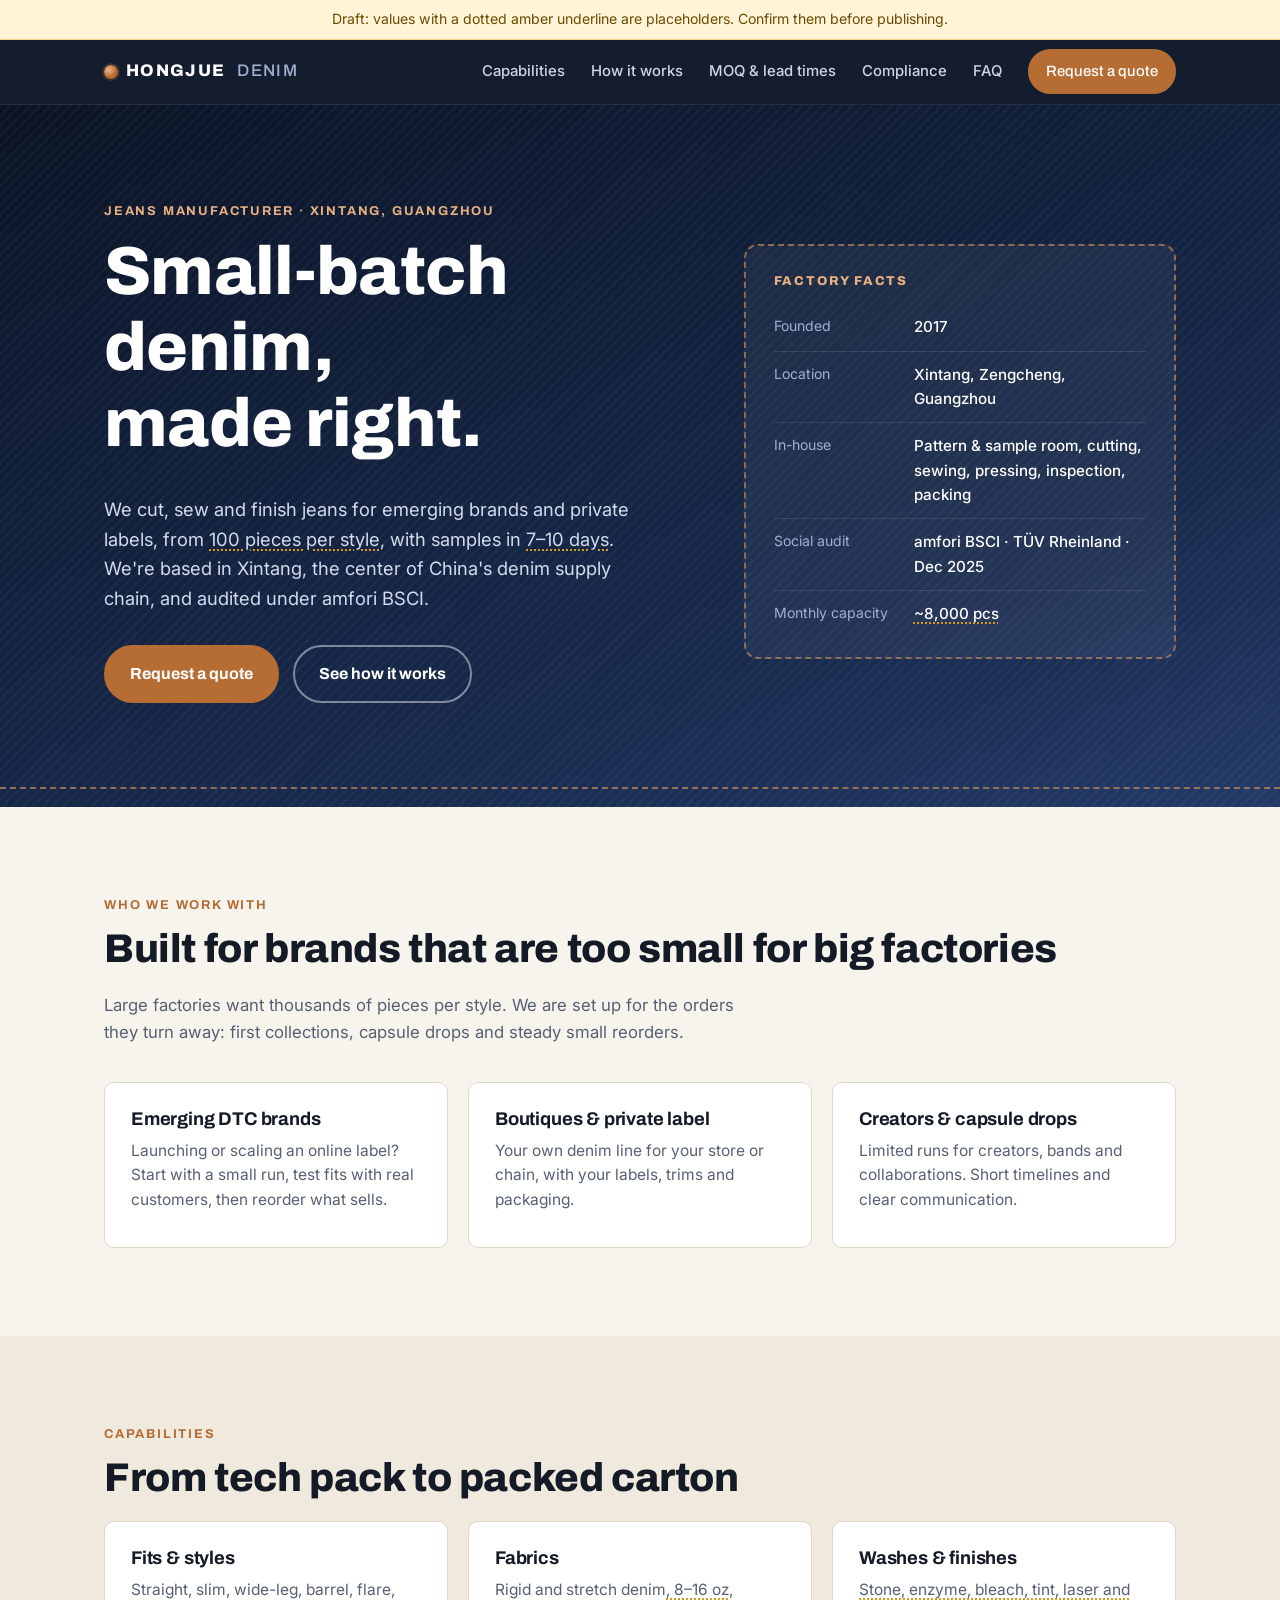
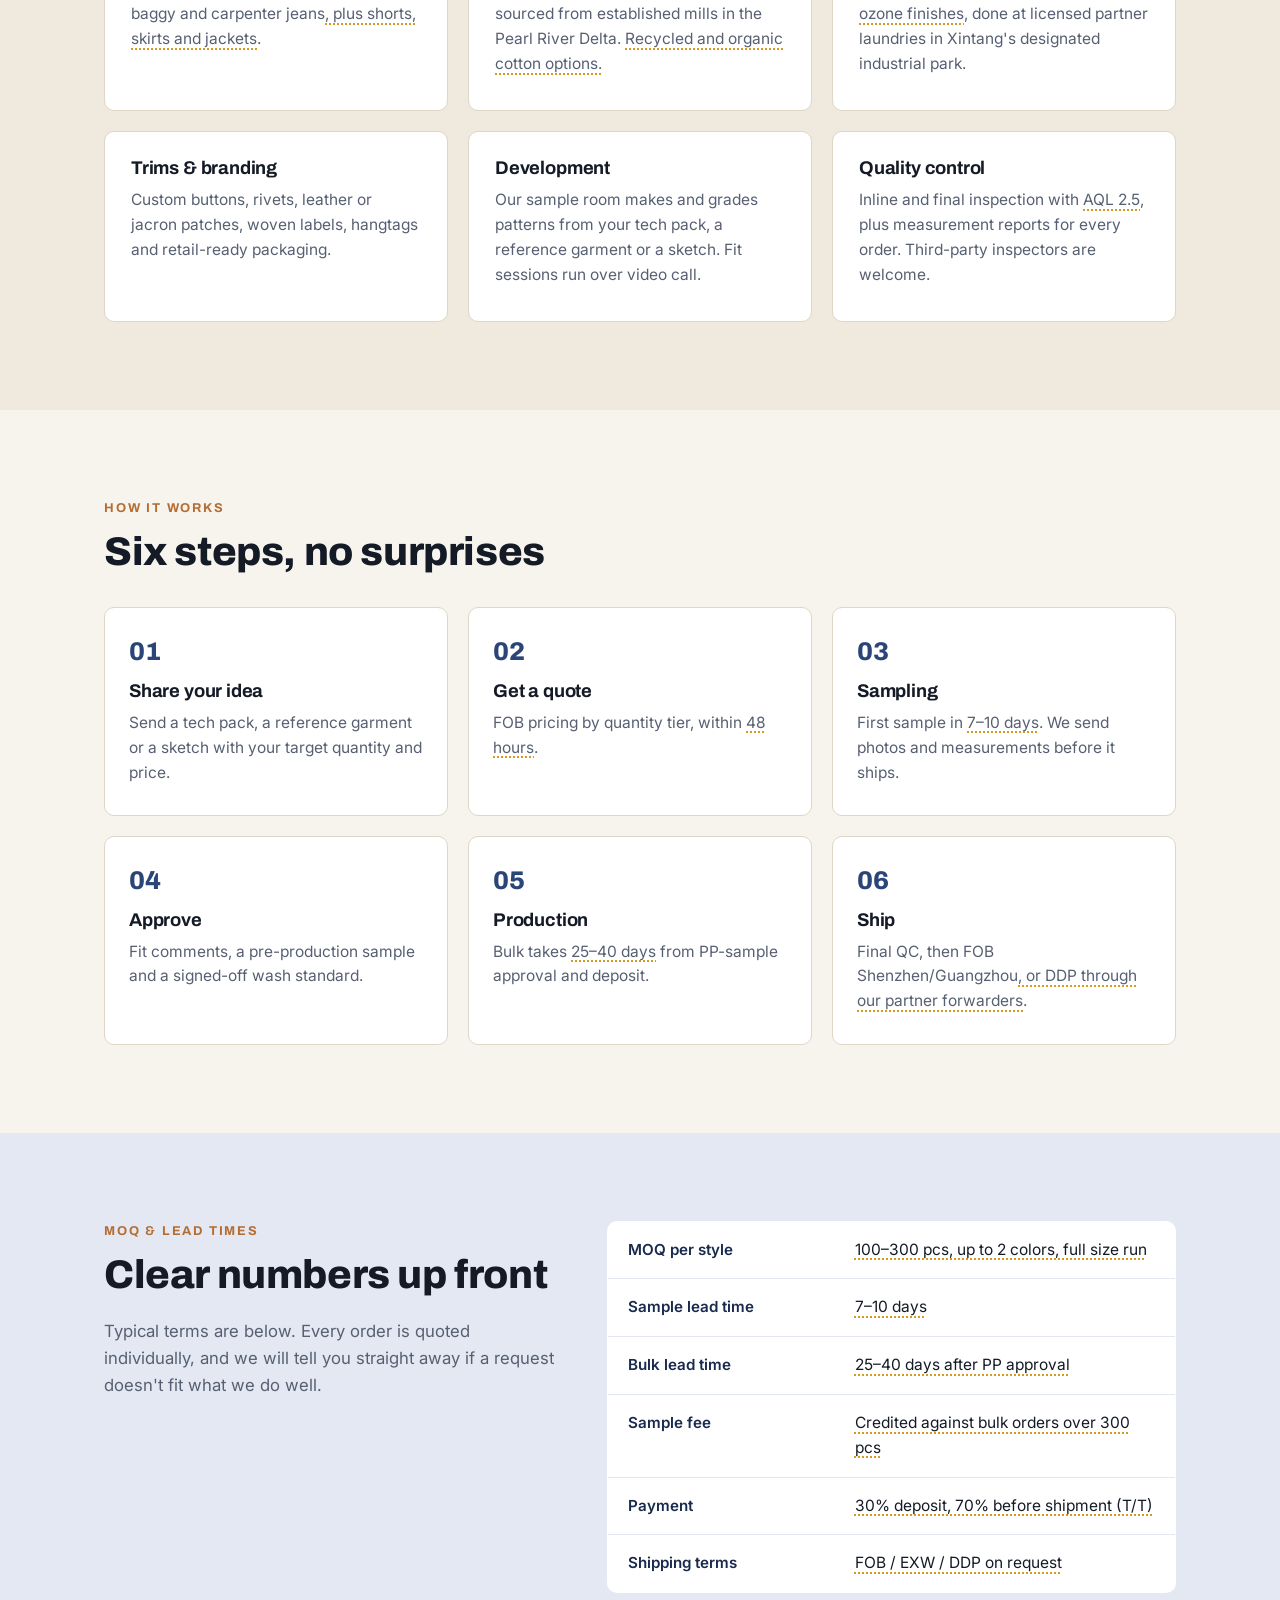
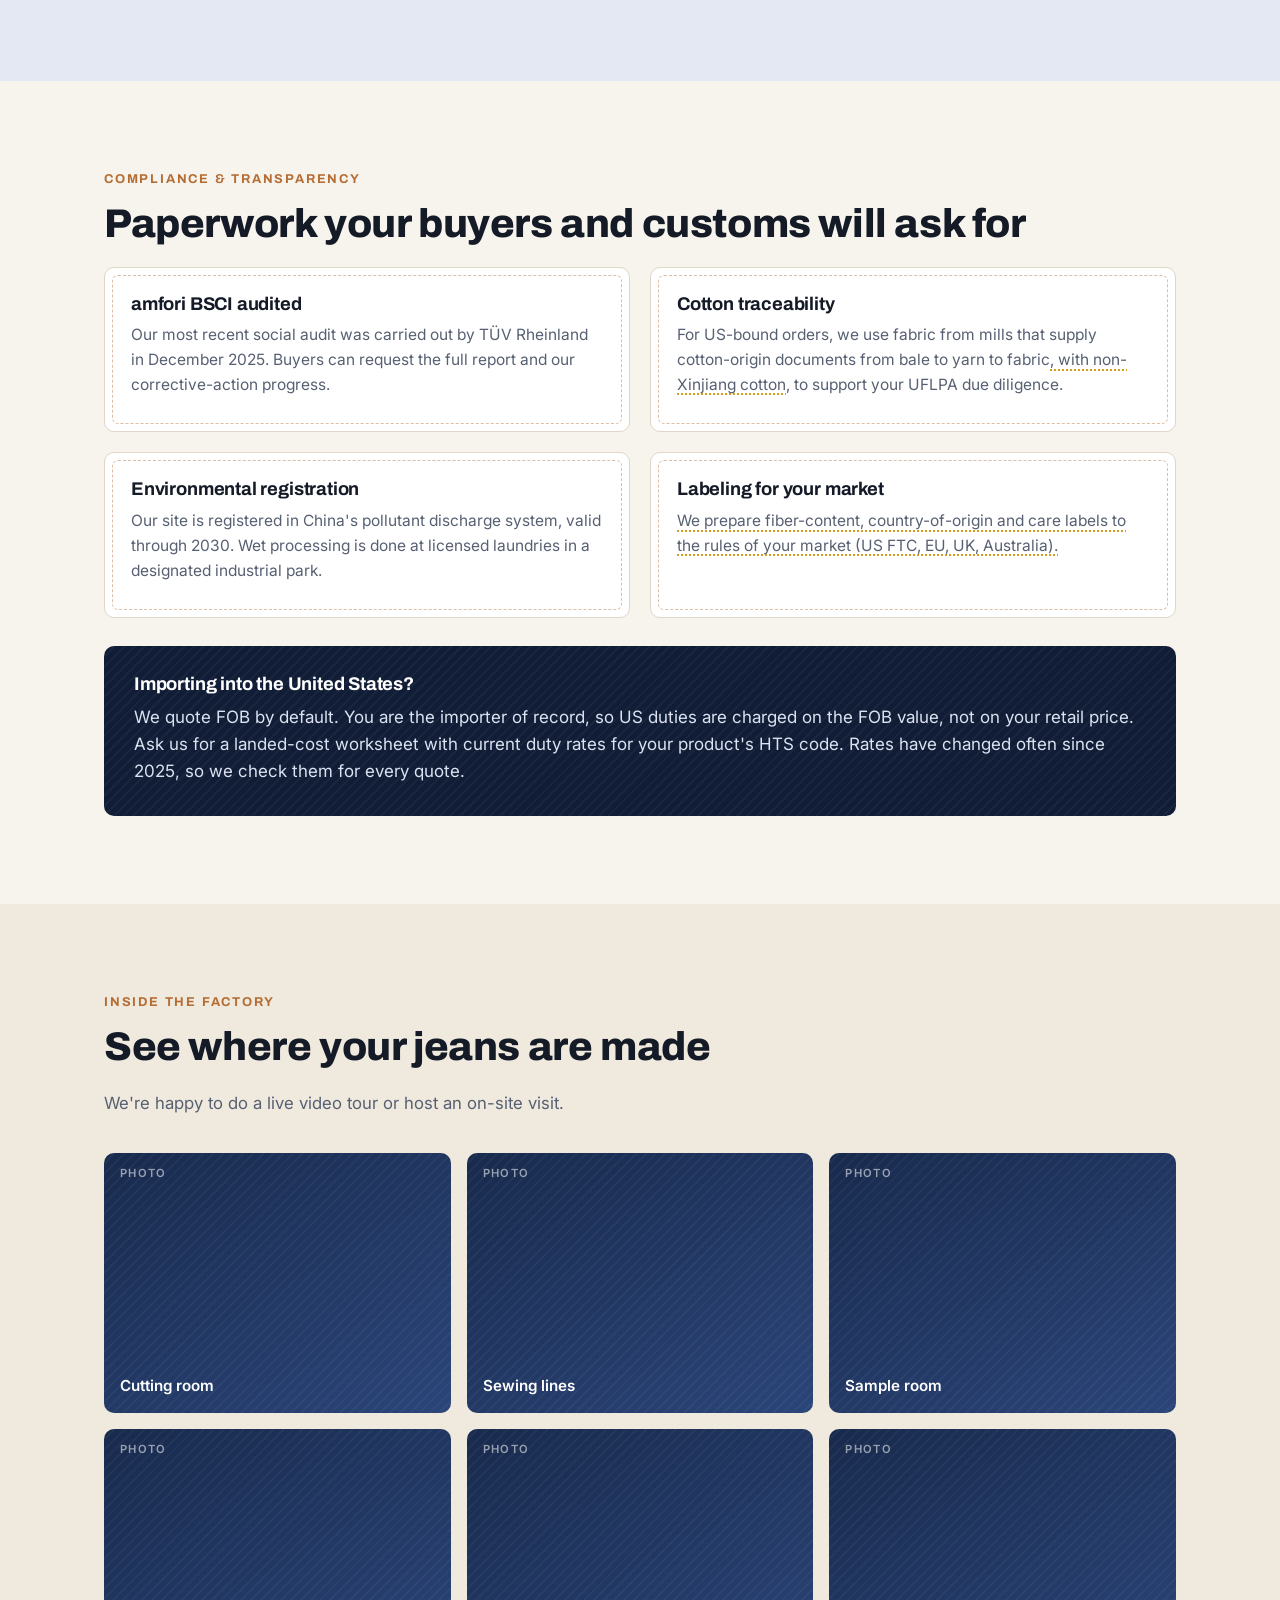
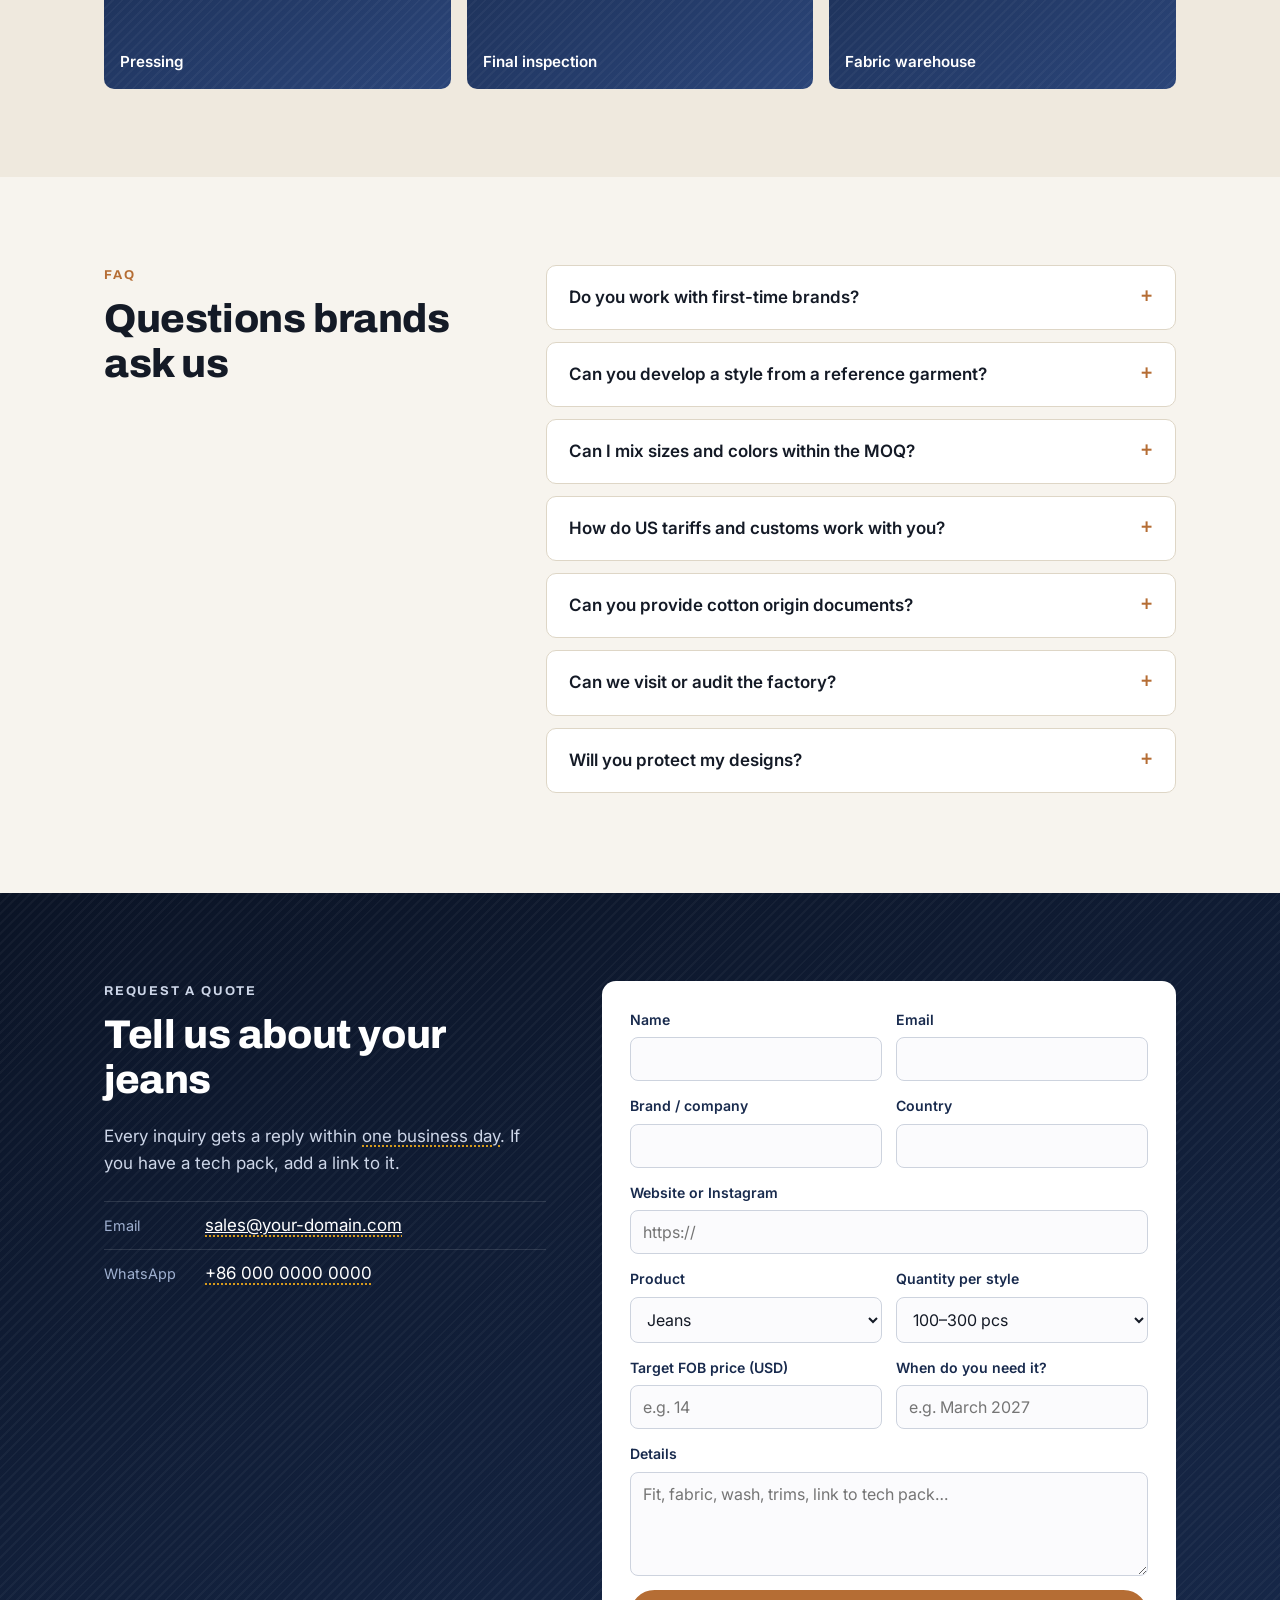
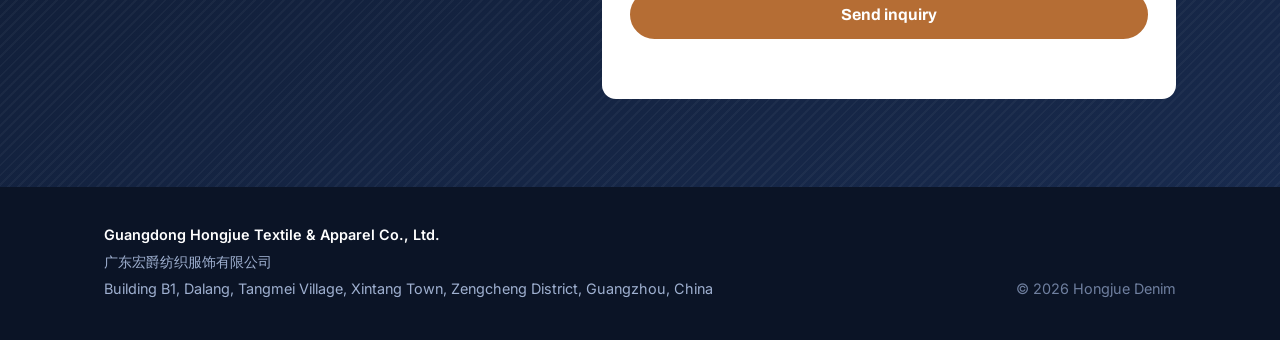
==== jeans-export/website/index.html @ 7e1dd2cf "Add jeans export strategy and B2B factory website prototype - jeans-export/README.md: strategy analy" ====
<!doctype html>
<html lang="en">
<head>
  <meta charset="utf-8">
  <meta name="viewport" content="width=device-width, initial-scale=1">
  <title>Hongjue Denim · Small-Batch Jeans Manufacturer in Xintang, Guangzhou</title>
  <meta name="description" content="Jeans manufacturer in Xintang, Guangzhou for emerging brands and private labels. Low MOQ, fast sampling, in-house cutting, sewing and QC. amfori BSCI audited.">
  <meta property="og:title" content="Hongjue Denim · Small-batch jeans manufacturer">
  <meta property="og:description" content="Low-MOQ denim production for emerging brands. Xintang, Guangzhou. amfori BSCI audited.">
  <meta property="og:type" content="website">
  <link rel="preconnect" href="https://fonts.googleapis.com">
  <link rel="preconnect" href="https://fonts.gstatic.com" crossorigin>
  <link href="https://fonts.googleapis.com/css2?family=Archivo:wght@500;700;800&family=Inter:wght@400;500;600&display=swap" rel="stylesheet">
  <link rel="stylesheet" href="styles.css">
  <script type="application/ld+json">
  {
    "@context": "https://schema.org",
    "@type": "Organization",
    "name": "Guangdong Hongjue Textile & Apparel Co., Ltd.",
    "alternateName": "Hongjue Denim",
    "foundingDate": "2017",
    "address": {
      "@type": "PostalAddress",
      "streetAddress": "Building B1, Dalang, Tangmei Village, Xintang Town, Zengcheng District",
      "addressLocality": "Guangzhou",
      "addressRegion": "Guangdong",
      "addressCountry": "CN"
    },
    "description": "Small-batch jeans manufacturer for emerging brands and private labels."
  }
  </script>
</head>

<!-- DRAFT MODE: values wrapped in <span class="tbd"> are estimates that must be confirmed.
     When everything is confirmed, remove class="draft" from <body> to hide the banner and markers. -->
<body class="draft">

  <div class="draft-banner" role="note">
    Draft: values with a dotted amber underline are placeholders. Confirm them before publishing.
  </div>

  <header class="site-header">
    <div class="wrap header-inner">
      <a href="#top" class="wordmark" aria-label="Hongjue Denim home">
        <span class="rivet" aria-hidden="true"></span>HONGJUE<span class="wordmark-light">DENIM</span>
      </a>
      <button class="nav-toggle" aria-expanded="false" aria-controls="site-nav">Menu</button>
      <nav id="site-nav" class="site-nav">
        <a href="#capabilities">Capabilities</a>
        <a href="#process">How it works</a>
        <a href="#moq">MOQ &amp; lead times</a>
        <a href="#compliance">Compliance</a>
        <a href="#faq">FAQ</a>
        <a href="#quote" class="btn btn-small">Request a quote</a>
      </nav>
    </div>
  </header>

  <main id="top">

    <!-- HERO -->
    <section class="hero">
      <div class="wrap hero-grid">
        <div class="hero-copy">
          <p class="eyebrow">Jeans manufacturer · Xintang, Guangzhou</p>
          <h1>Small-batch denim,<br>made right.</h1>
          <p class="lede">
            We cut, sew and finish jeans for emerging brands and private labels, from
            <span class="tbd nowrap">100 pieces per style</span>, with samples in
            <span class="tbd nowrap">7–10 days</span>. We're based in Xintang, the center of China's
            denim supply chain, and audited under amfori BSCI.
          </p>
          <div class="hero-ctas">
            <a href="#quote" class="btn">Request a quote</a>
            <a href="#process" class="btn btn-ghost">See how it works</a>
          </div>
        </div>

        <aside class="facts-card" aria-label="Factory facts">
          <h2 class="facts-title">Factory facts</h2>
          <dl class="facts">
            <div><dt>Founded</dt><dd>2017</dd></div>
            <div><dt>Location</dt><dd>Xintang, Zengcheng, Guangzhou</dd></div>
            <div><dt>In-house</dt><dd>Pattern &amp; sample room, cutting, sewing, pressing, inspection, packing</dd></div>
            <div><dt>Social audit</dt><dd>amfori BSCI · TÜV Rheinland · Dec 2025</dd></div>
            <div><dt>Monthly capacity</dt><dd><span class="tbd">~8,000 pcs</span></dd></div>
          </dl>
        </aside>
      </div>
    </section>

    <!-- WHO WE SERVE -->
    <section class="section who">
      <div class="wrap">
        <p class="eyebrow">Who we work with</p>
        <h2>Built for brands that are too small for big factories</h2>
        <p class="section-intro">
          Large factories want thousands of pieces per style. We are set up for the orders
          they turn away: first collections, capsule drops and steady small reorders.
        </p>
        <div class="cards cards-3">
          <article class="card">
            <h3>Emerging DTC brands</h3>
            <p>Launching or scaling an online label? Start with a small run, test fits with real customers, then reorder what sells.</p>
          </article>
          <article class="card">
            <h3>Boutiques &amp; private label</h3>
            <p>Your own denim line for your store or chain, with your labels, trims and packaging.</p>
          </article>
          <article class="card">
            <h3>Creators &amp; capsule drops</h3>
            <p>Limited runs for creators, bands and collaborations. Short timelines and clear communication.</p>
          </article>
        </div>
      </div>
    </section>

    <!-- CAPABILITIES -->
    <section class="section capabilities" id="capabilities">
      <div class="wrap">
        <p class="eyebrow">Capabilities</p>
        <h2>From tech pack to packed carton</h2>
        <div class="cards cards-3">
          <article class="card">
            <h3>Fits &amp; styles</h3>
            <p>Straight, slim, wide-leg, barrel, flare, baggy and carpenter jeans<span class="tbd">, plus shorts, skirts and jackets</span>.</p>
          </article>
          <article class="card">
            <h3>Fabrics</h3>
            <p>Rigid and stretch denim<span class="tbd">, 8–16 oz</span>, sourced from established mills in the Pearl River Delta. <span class="tbd">Recycled and organic cotton options.</span></p>
          </article>
          <article class="card">
            <h3>Washes &amp; finishes</h3>
            <p><span class="tbd">Stone, enzyme, bleach, tint, laser and ozone finishes</span>, done at licensed partner laundries in Xintang's designated industrial park.</p>
          </article>
          <article class="card">
            <h3>Trims &amp; branding</h3>
            <p>Custom buttons, rivets, leather or jacron patches, woven labels, hangtags and retail-ready packaging.</p>
          </article>
          <article class="card">
            <h3>Development</h3>
            <p>Our sample room makes and grades patterns from your tech pack, a reference garment or a sketch. Fit sessions run over video call.</p>
          </article>
          <article class="card">
            <h3>Quality control</h3>
            <p>Inline and final inspection with <span class="tbd">AQL 2.5</span>, plus measurement reports for every order. Third-party inspectors are welcome.</p>
          </article>
        </div>
      </div>
    </section>

    <!-- PROCESS -->
    <section class="section process" id="process">
      <div class="wrap">
        <p class="eyebrow">How it works</p>
        <h2>Six steps, no surprises</h2>
        <ol class="steps">
          <li>
            <h3>Share your idea</h3>
            <p>Send a tech pack, a reference garment or a sketch with your target quantity and price.</p>
          </li>
          <li>
            <h3>Get a quote</h3>
            <p>FOB pricing by quantity tier, within <span class="tbd">48 hours</span>.</p>
          </li>
          <li>
            <h3>Sampling</h3>
            <p>First sample in <span class="tbd">7–10 days</span>. We send photos and measurements before it ships.</p>
          </li>
          <li>
            <h3>Approve</h3>
            <p>Fit comments, a pre-production sample and a signed-off wash standard.</p>
          </li>
          <li>
            <h3>Production</h3>
            <p>Bulk takes <span class="tbd">25–40 days</span> from PP-sample approval and deposit.</p>
          </li>
          <li>
            <h3>Ship</h3>
            <p>Final QC, then FOB Shenzhen/Guangzhou<span class="tbd">, or DDP through our partner forwarders</span>.</p>
          </li>
        </ol>
      </div>
    </section>

    <!-- MOQ -->
    <section class="section moq" id="moq">
      <div class="wrap moq-grid">
        <div>
          <p class="eyebrow">MOQ &amp; lead times</p>
          <h2>Clear numbers up front</h2>
          <p class="section-intro">
            Typical terms are below. Every order is quoted individually, and we will tell you
            straight away if a request doesn't fit what we do well.
          </p>
        </div>
        <div class="table-wrap">
          <table class="terms">
            <tbody>
              <tr><th scope="row">MOQ per style</th><td><span class="tbd">100–300 pcs, up to 2 colors, full size run</span></td></tr>
              <tr><th scope="row">Sample lead time</th><td><span class="tbd">7–10 days</span></td></tr>
              <tr><th scope="row">Bulk lead time</th><td><span class="tbd">25–40 days after PP approval</span></td></tr>
              <tr><th scope="row">Sample fee</th><td><span class="tbd">Credited against bulk orders over 300 pcs</span></td></tr>
              <tr><th scope="row">Payment</th><td><span class="tbd">30% deposit, 70% before shipment (T/T)</span></td></tr>
              <tr><th scope="row">Shipping terms</th><td><span class="tbd">FOB / EXW / DDP on request</span></td></tr>
            </tbody>
          </table>
        </div>
      </div>
    </section>

    <!-- COMPLIANCE -->
    <section class="section compliance" id="compliance">
      <div class="wrap">
        <p class="eyebrow">Compliance &amp; transparency</p>
        <h2>Paperwork your buyers and customs will ask for</h2>
        <div class="cards cards-2">
          <article class="card card-stitched">
            <h3>amfori BSCI audited</h3>
            <p>Our most recent social audit was carried out by TÜV Rheinland in December 2025. Buyers can request the full report and our corrective-action progress.</p>
          </article>
          <article class="card card-stitched">
            <h3>Cotton traceability</h3>
            <p>For US-bound orders, we use fabric from mills that supply cotton-origin documents from bale to yarn to fabric<span class="tbd">, with non-Xinjiang cotton</span>, to support your UFLPA due diligence.</p>
          </article>
          <article class="card card-stitched">
            <h3>Environmental registration</h3>
            <p>Our site is registered in China's pollutant discharge system, valid through 2030. Wet processing is done at licensed laundries in a designated industrial park.</p>
          </article>
          <article class="card card-stitched">
            <h3>Labeling for your market</h3>
            <p><span class="tbd">We prepare fiber-content, country-of-origin and care labels to the rules of your market (US FTC, EU, UK, Australia).</span></p>
          </article>
        </div>

        <div class="callout">
          <h3>Importing into the United States?</h3>
          <p>
            We quote FOB by default. You are the importer of record, so US duties are charged on the
            FOB value, not on your retail price. Ask us for a landed-cost worksheet
            with current duty rates for your product's HTS code. Rates have changed often since 2025,
            so we check them for every quote.
          </p>
        </div>
      </div>
    </section>

    <!-- GALLERY -->
    <section class="section gallery" id="factory">
      <div class="wrap">
        <p class="eyebrow">Inside the factory</p>
        <h2>See where your jeans are made</h2>
        <p class="section-intro">We're happy to do a live video tour or host an on-site visit.</p>
        <ul class="photo-grid">
          <li class="photo"><span>Cutting room</span></li>
          <li class="photo"><span>Sewing lines</span></li>
          <li class="photo"><span>Sample room</span></li>
          <li class="photo"><span>Pressing</span></li>
          <li class="photo"><span>Final inspection</span></li>
          <li class="photo"><span>Fabric warehouse</span></li>
        </ul>
      </div>
    </section>

    <!-- FAQ -->
    <section class="section faq" id="faq">
      <div class="wrap faq-wrap">
        <div>
          <p class="eyebrow">FAQ</p>
          <h2>Questions brands ask us</h2>
        </div>
        <div class="faq-list">
          <details>
            <summary>Do you work with first-time brands?</summary>
            <p>Yes. Most of our direct clients are small brands. We'll help you sort out your tech pack, pick fabrics and washes, and plan a first order your budget can carry.</p>
          </details>
          <details>
            <summary>Can you develop a style from a reference garment?</summary>
            <p>Yes. Send us the garment or detailed photos and measurements. Our sample room will make the pattern, and we'll confirm fit with you before bulk production.</p>
          </details>
          <details>
            <summary>Can I mix sizes and colors within the MOQ?</summary>
            <p><span class="tbd">Yes. The MOQ is per style, and it can be split across a full size run and up to two colors or washes.</span></p>
          </details>
          <details>
            <summary>How do US tariffs and customs work with you?</summary>
            <p>On FOB terms you import the goods and pay duties on the FOB value. Every quote comes with a landed-cost estimate, and we can arrange DDP shipping through partner forwarders if you'd rather receive the goods duty-paid.</p>
          </details>
          <details>
            <summary>Can you provide cotton origin documents?</summary>
            <p>Yes. For US-bound orders we put together a traceability file (fabric, yarn and cotton invoices plus certificates of origin) that you can keep on hand for customs.</p>
          </details>
          <details>
            <summary>Can we visit or audit the factory?</summary>
            <p>Yes. On-site visits, live video tours and third-party inspections are all welcome.</p>
          </details>
          <details>
            <summary>Will you protect my designs?</summary>
            <p>Yes. We'll sign an NDA, and your designs, patterns and labels are never offered to other clients.</p>
          </details>
        </div>
      </div>
    </section>

    <!-- QUOTE FORM -->
    <section class="section quote" id="quote">
      <div class="wrap quote-grid">
        <div class="quote-copy">
          <p class="eyebrow eyebrow-light">Request a quote</p>
          <h2>Tell us about your jeans</h2>
          <p>Every inquiry gets a reply within <span class="tbd">one business day</span>. If you have a tech pack, add a link to it.</p>
          <ul class="contact-list">
            <li><span class="contact-label">Email</span> <a href="mailto:sales@your-domain.com"><span class="tbd">sales@your-domain.com</span></a></li>
            <li><span class="contact-label">WhatsApp</span> <span class="tbd">+86 000 0000 0000</span></li>
          </ul>
        </div>

        <!-- Replace YOUR_FORM_ID with your Formspree form ID (see README). Until then, the form opens an email draft. -->
        <form class="quote-form" action="https://formspree.io/f/YOUR_FORM_ID" method="POST" data-fallback-email="sales@your-domain.com">
          <div class="field-row">
            <label>Name<input name="name" required autocomplete="name"></label>
            <label>Email<input type="email" name="email" required autocomplete="email"></label>
          </div>
          <div class="field-row">
            <label>Brand / company<input name="company" autocomplete="organization"></label>
            <label>Country<input name="country" autocomplete="country-name"></label>
          </div>
          <label>Website or Instagram<input name="website" placeholder="https://"></label>
          <div class="field-row">
            <label>Product
              <select name="product">
                <option>Jeans</option>
                <option>Denim shorts</option>
                <option>Denim jacket</option>
                <option>Denim skirt / dress</option>
                <option>Other</option>
              </select>
            </label>
            <label>Quantity per style
              <select name="quantity">
                <option>100–300 pcs</option>
                <option>300–1,000 pcs</option>
                <option>1,000+ pcs</option>
                <option>Not sure yet</option>
              </select>
            </label>
          </div>
          <div class="field-row">
            <label>Target FOB price (USD)<input name="target_price" inputmode="decimal" placeholder="e.g. 14"></label>
            <label>When do you need it?<input name="timeline" placeholder="e.g. March 2027"></label>
          </div>
          <label>Details<textarea name="message" rows="4" placeholder="Fit, fabric, wash, trims, link to tech pack…"></textarea></label>
          <button type="submit" class="btn btn-copper">Send inquiry</button>
          <p class="form-status" role="status" aria-live="polite"></p>
        </form>
      </div>
    </section>
  </main>

  <footer class="site-footer">
    <div class="wrap footer-inner">
      <div>
        <p class="footer-name">Guangdong Hongjue Textile &amp; Apparel Co., Ltd.</p>
        <p>广东宏爵纺织服饰有限公司</p>
        <p>Building B1, Dalang, Tangmei Village, Xintang Town, Zengcheng District, Guangzhou, China</p>
      </div>
      <p class="footer-small">© <span id="year">2026</span> Hongjue Denim</p>
    </div>
  </footer>

  <script src="main.js"></script>
</body>
</html>
---- jeans-export/website/styles.css ----
/* Hongjue Denim — B2B factory site
   Palette: indigo denim, raw cotton, copper rivet. */

:root {
  --indigo-950: #0b1426;
  --indigo-900: #111d36;
  --indigo-800: #182a4d;
  --indigo-600: #2b4579;
  --indigo-100: #e3e8f2;
  --cotton: #f7f4ee;
  --cotton-deep: #efe9de;
  --paper: #ffffff;
  --ink: #141a26;
  --muted: #576072;
  --line: #ded6c6;
  --copper: #b56d34;
  --copper-dark: #8f5225;
  --amber: #d69a1c;

  --radius: 10px;
  --wrap: 1120px;
  --font-display: "Archivo", "Helvetica Neue", Arial, sans-serif;
  --font-body: "Inter", system-ui, -apple-system, "Segoe UI", Roboto, sans-serif;

  --twill: repeating-linear-gradient(
    135deg,
    rgba(255, 255, 255, 0.035) 0 2px,
    transparent 2px 7px
  );
}

*, *::before, *::after { box-sizing: border-box; }

html { scroll-behavior: smooth; scroll-padding-top: 76px; }

body {
  margin: 0;
  font-family: var(--font-body);
  font-size: 17px;
  line-height: 1.6;
  color: var(--ink);
  background: var(--cotton);
  -webkit-font-smoothing: antialiased;
}

img { max-width: 100%; display: block; }
a { color: inherit; }

.wrap {
  width: 100%;
  max-width: var(--wrap);
  margin: 0 auto;
  padding: 0 24px;
}

h1, h2, h3 {
  font-family: var(--font-display);
  line-height: 1.12;
  margin: 0 0 0.5em;
  letter-spacing: -0.01em;
}
h1 { font-size: clamp(2.5rem, 6vw, 4.25rem); font-weight: 800; }
h2 { font-size: clamp(1.75rem, 3.4vw, 2.5rem); font-weight: 800; }
h3 { font-size: 1.15rem; font-weight: 700; }
p { margin: 0 0 1em; }
.nowrap { white-space: nowrap; }

.eyebrow {
  font-family: var(--font-display);
  font-size: 0.8rem;
  font-weight: 700;
  letter-spacing: 0.14em;
  text-transform: uppercase;
  color: var(--copper);
  margin-bottom: 0.75rem;
}
.eyebrow-light { color: #e7b083; }

.section { padding: 88px 0; }
.section-intro { max-width: 640px; color: var(--muted); font-size: 1.05rem; margin-bottom: 2.25rem; }

/* ---------- Buttons ---------- */
.btn {
  display: inline-block;
  font-family: var(--font-display);
  font-weight: 700;
  font-size: 1rem;
  text-decoration: none;
  padding: 14px 24px;
  border-radius: 999px;
  background: var(--copper);
  color: #fff;
  border: 2px solid var(--copper);
  cursor: pointer;
  transition: background 0.15s ease, transform 0.15s ease;
}
.btn:hover { background: var(--copper-dark); border-color: var(--copper-dark); }
.btn:active { transform: translateY(1px); }
.btn-ghost { background: transparent; color: #fff; border-color: rgba(255, 255, 255, 0.45); }
.btn-ghost:hover { background: rgba(255, 255, 255, 0.08); border-color: #fff; }
.btn-small { padding: 9px 16px; font-size: 0.9rem; }
.btn-copper { width: 100%; }

/* ---------- Header ---------- */
.site-header {
  position: sticky;
  top: 0;
  z-index: 50;
  background: rgba(11, 20, 38, 0.96);
  backdrop-filter: blur(8px);
  border-bottom: 1px solid rgba(255, 255, 255, 0.08);
}
.header-inner { display: flex; align-items: center; justify-content: space-between; height: 64px; }
.wordmark {
  display: inline-flex;
  align-items: center;
  gap: 8px;
  font-family: var(--font-display);
  font-weight: 800;
  letter-spacing: 0.08em;
  color: #fff;
  text-decoration: none;
  font-size: 1.05rem;
}
.wordmark-light { font-weight: 500; color: #9fb0d0; margin-left: 4px; }
.rivet {
  width: 14px; height: 14px; border-radius: 50%;
  background: radial-gradient(circle at 35% 35%, #e9b88b, var(--copper) 55%, var(--copper-dark));
  box-shadow: 0 0 0 2px rgba(181, 109, 52, 0.25);
}
.site-nav { display: flex; align-items: center; gap: 26px; }
.site-nav a { color: #cdd6e8; text-decoration: none; font-size: 0.93rem; font-weight: 500; }
.site-nav a:hover { color: #fff; }
.site-nav a.btn { color: #fff; }
.nav-toggle {
  display: none;
  background: none;
  border: 1px solid rgba(255, 255, 255, 0.3);
  color: #fff;
  border-radius: 8px;
  padding: 6px 12px;
  font: 600 0.9rem var(--font-body);
  cursor: pointer;
}

/* ---------- Hero ---------- */
.hero {
  background: var(--twill), linear-gradient(160deg, var(--indigo-950) 0%, var(--indigo-800) 70%, var(--indigo-600) 120%);
  color: #fff;
  padding: 96px 0 104px;
  position: relative;
  overflow: hidden;
}
.hero::after { /* stitched seam along the bottom edge */
  content: "";
  position: absolute;
  left: 0; right: 0; bottom: 18px;
  border-top: 2px dashed rgba(214, 147, 92, 0.65);
}
.hero-grid { display: grid; grid-template-columns: 1.35fr 1fr; gap: 56px; align-items: center; }
.hero .eyebrow { color: #e7b083; }
.lede { font-size: 1.15rem; color: #d3dbec; max-width: 560px; margin-bottom: 2rem; }
.hero-ctas { display: flex; gap: 14px; flex-wrap: wrap; }

.facts-card {
  background: rgba(255, 255, 255, 0.05);
  border: 2px dashed rgba(214, 147, 92, 0.6);
  border-radius: 14px;
  padding: 28px 28px 20px;
}
.facts-title {
  font-size: 0.8rem;
  letter-spacing: 0.14em;
  text-transform: uppercase;
  color: #e7b083;
  margin-bottom: 1rem;
}
.facts { margin: 0; }
.facts div { display: grid; grid-template-columns: 128px 1fr; gap: 12px; padding: 11px 0; border-top: 1px solid rgba(255, 255, 255, 0.1); }
.facts div:first-child { border-top: none; }
.facts dt { color: #9fb0d0; font-size: 0.88rem; }
.facts dd { margin: 0; font-weight: 500; font-size: 0.95rem; }

/* ---------- Cards ---------- */
.cards { display: grid; gap: 20px; }
.cards-3 { grid-template-columns: repeat(3, 1fr); }
.cards-2 { grid-template-columns: repeat(2, 1fr); }
.card {
  background: var(--paper);
  border: 1px solid var(--line);
  border-radius: var(--radius);
  padding: 26px 26px 18px;
}
.card p { color: var(--muted); font-size: 0.97rem; }
.card-stitched { position: relative; }
.card-stitched::before {
  content: "";
  position: absolute;
  inset: 7px;
  border: 1.5px dashed rgba(181, 109, 52, 0.45);
  border-radius: 6px;
  pointer-events: none;
}

.who { background: var(--cotton); }
.capabilities { background: var(--cotton-deep); }

/* ---------- Process ---------- */
.process { background: var(--cotton); }
.steps {
  list-style: none;
  padding: 0;
  margin: 2rem 0 0;
  display: grid;
  grid-template-columns: repeat(3, 1fr);
  gap: 20px;
  counter-reset: step;
}
.steps li {
  counter-increment: step;
  background: var(--paper);
  border: 1px solid var(--line);
  border-radius: var(--radius);
  padding: 24px 24px 14px;
  position: relative;
}
.steps li::before {
  content: counter(step, decimal-leading-zero);
  display: block;
  font-family: var(--font-display);
  font-weight: 800;
  font-size: 1.6rem;
  color: var(--indigo-600);
  margin-bottom: 8px;
}
.steps p { color: var(--muted); font-size: 0.97rem; }

/* ---------- MOQ ---------- */
.moq { background: var(--indigo-100); }
.moq-grid { display: grid; grid-template-columns: 1fr 1.25fr; gap: 48px; align-items: start; }
.table-wrap { overflow-x: auto; }
.terms {
  width: 100%;
  border-collapse: collapse;
  background: var(--paper);
  border-radius: var(--radius);
  overflow: hidden;
  border: 1px solid #cfd7e6;
}
.terms th, .terms td { text-align: left; padding: 16px 20px; border-bottom: 1px solid #e2e7f0; vertical-align: top; }
.terms tr:last-child th, .terms tr:last-child td { border-bottom: none; }
.terms th { width: 40%; font-weight: 600; color: var(--indigo-800); font-size: 0.95rem; }
.terms td { font-size: 0.97rem; }

/* ---------- Compliance ---------- */
.compliance { background: var(--cotton); }
.callout {
  margin-top: 28px;
  background: var(--indigo-900);
  background-image: var(--twill);
  color: #dbe3f2;
  border-radius: var(--radius);
  padding: 28px 30px 14px;
}
.callout h3 { color: #fff; }

/* ---------- Gallery ---------- */
.gallery { background: var(--cotton-deep); }
.photo-grid {
  list-style: none;
  padding: 0;
  margin: 0;
  display: grid;
  grid-template-columns: repeat(3, 1fr);
  gap: 16px;
}
.photo {
  aspect-ratio: 4 / 3;
  border-radius: var(--radius);
  background: var(--twill), linear-gradient(150deg, var(--indigo-800), var(--indigo-600));
  display: flex;
  align-items: flex-end;
  padding: 14px 16px;
  color: #fff;
  font-weight: 600;
  font-size: 0.95rem;
  position: relative;
}
.photo::before {
  content: "Photo";
  position: absolute;
  top: 12px; left: 16px;
  font-size: 0.7rem;
  letter-spacing: 0.12em;
  text-transform: uppercase;
  color: rgba(255, 255, 255, 0.55);
}
.photo img { position: absolute; inset: 0; width: 100%; height: 100%; object-fit: cover; border-radius: var(--radius); }

/* ---------- FAQ ---------- */
.faq { background: var(--cotton); }
.faq-wrap { display: grid; grid-template-columns: 1fr 1.6fr; gap: 48px; }
.faq-list details {
  background: var(--paper);
  border: 1px solid var(--line);
  border-radius: var(--radius);
  margin-bottom: 12px;
  padding: 0 22px;
}
.faq-list summary {
  cursor: pointer;
  font-weight: 600;
  padding: 18px 0;
  list-style: none;
  display: flex;
  justify-content: space-between;
  gap: 16px;
}
.faq-list summary::-webkit-details-marker { display: none; }
.faq-list summary::after { content: "+"; font-family: var(--font-display); font-size: 1.3rem; line-height: 1; color: var(--copper); }
.faq-list details[open] summary::after { content: "–"; }
.faq-list details p { color: var(--muted); padding-bottom: 6px; }

/* ---------- Quote ---------- */
.quote {
  background: var(--twill), linear-gradient(160deg, var(--indigo-950), var(--indigo-800));
  color: #fff;
}
.quote-grid { display: grid; grid-template-columns: 1fr 1.3fr; gap: 56px; align-items: start; }
.quote-copy p { color: #cdd6e8; }
.contact-list { list-style: none; padding: 0; margin: 1.5rem 0 0; }
.contact-list li { padding: 10px 0; border-top: 1px solid rgba(255, 255, 255, 0.12); }
.contact-label { display: inline-block; width: 96px; color: #9fb0d0; font-size: 0.9rem; }
.contact-list a { color: #fff; }

.quote-form {
  background: var(--paper);
  color: var(--ink);
  border-radius: 14px;
  padding: 28px;
  display: grid;
  gap: 14px;
}
.field-row { display: grid; grid-template-columns: 1fr 1fr; gap: 14px; }
.quote-form label { display: grid; gap: 6px; font-size: 0.88rem; font-weight: 600; color: var(--indigo-800); }
.quote-form input, .quote-form select, .quote-form textarea {
  font: 400 1rem var(--font-body);
  color: var(--ink);
  padding: 11px 12px;
  border: 1px solid #cdd3de;
  border-radius: 8px;
  background: #fbfbfd;
  width: 100%;
}
.quote-form input:focus, .quote-form select:focus, .quote-form textarea:focus {
  outline: 2px solid var(--indigo-600);
  outline-offset: 1px;
  border-color: var(--indigo-600);
}
.form-status { margin: 0; font-size: 0.92rem; color: var(--muted); min-height: 1.2em; }
.form-status.ok { color: #1d7a46; }
.form-status.err { color: #b3261e; }

/* ---------- Footer ---------- */
.site-footer { background: var(--indigo-950); color: #9fb0d0; padding: 36px 0; font-size: 0.9rem; }
.footer-inner { display: flex; justify-content: space-between; gap: 24px; align-items: flex-end; flex-wrap: wrap; }
.site-footer p { margin: 0 0 4px; }
.footer-name { color: #fff; font-weight: 600; }
.footer-small { color: #6f7f9f; }

/* ---------- Draft mode ---------- */
.draft-banner { display: none; }
.draft .draft-banner {
  display: block;
  background: #fff4d6;
  color: #6b4a00;
  text-align: center;
  font-size: 0.88rem;
  padding: 8px 16px;
  border-bottom: 1px solid #f0d58c;
}
.draft .tbd {
  text-decoration: underline dotted var(--amber);
  text-decoration-thickness: 2px;
  text-underline-offset: 4px;
}

/* ---------- Responsive ---------- */
@media (max-width: 960px) {
  .hero-grid, .moq-grid, .faq-wrap, .quote-grid { grid-template-columns: 1fr; gap: 36px; }
  .cards-3, .steps { grid-template-columns: repeat(2, 1fr); }
  .photo-grid { grid-template-columns: repeat(2, 1fr); }
}

@media (max-width: 760px) {
  .nav-toggle { display: block; }
  .site-nav {
    display: none;
    position: absolute;
    top: 64px; left: 0; right: 0;
    flex-direction: column;
    align-items: stretch;
    gap: 0;
    background: var(--indigo-950);
    padding: 8px 16px 16px;
    border-bottom: 1px solid rgba(255, 255, 255, 0.1);
  }
  .site-nav.open { display: flex; }
  .site-nav a { padding: 12px 4px; border-top: 1px solid rgba(255, 255, 255, 0.06); }
  .site-nav a.btn { margin-top: 10px; text-align: center; border-top: none; }
}

@media (max-width: 640px) {
  body { font-size: 16px; }
  .wrap { padding: 0 16px; }
  .section { padding: 64px 0; }
  .hero { padding: 64px 0 76px; }
  .cards-3, .cards-2, .steps, .photo-grid, .field-row { grid-template-columns: 1fr; }
  .facts div { grid-template-columns: 1fr; gap: 2px; }
  .facts-card { padding: 22px 20px 14px; }
  .quote-form { padding: 20px; }
  .terms th, .terms td { padding: 12px 14px; }
  .terms th { width: 42%; }
}

@media (prefers-reduced-motion: reduce) {
  html { scroll-behavior: auto; }
  .btn { transition: none; }
}
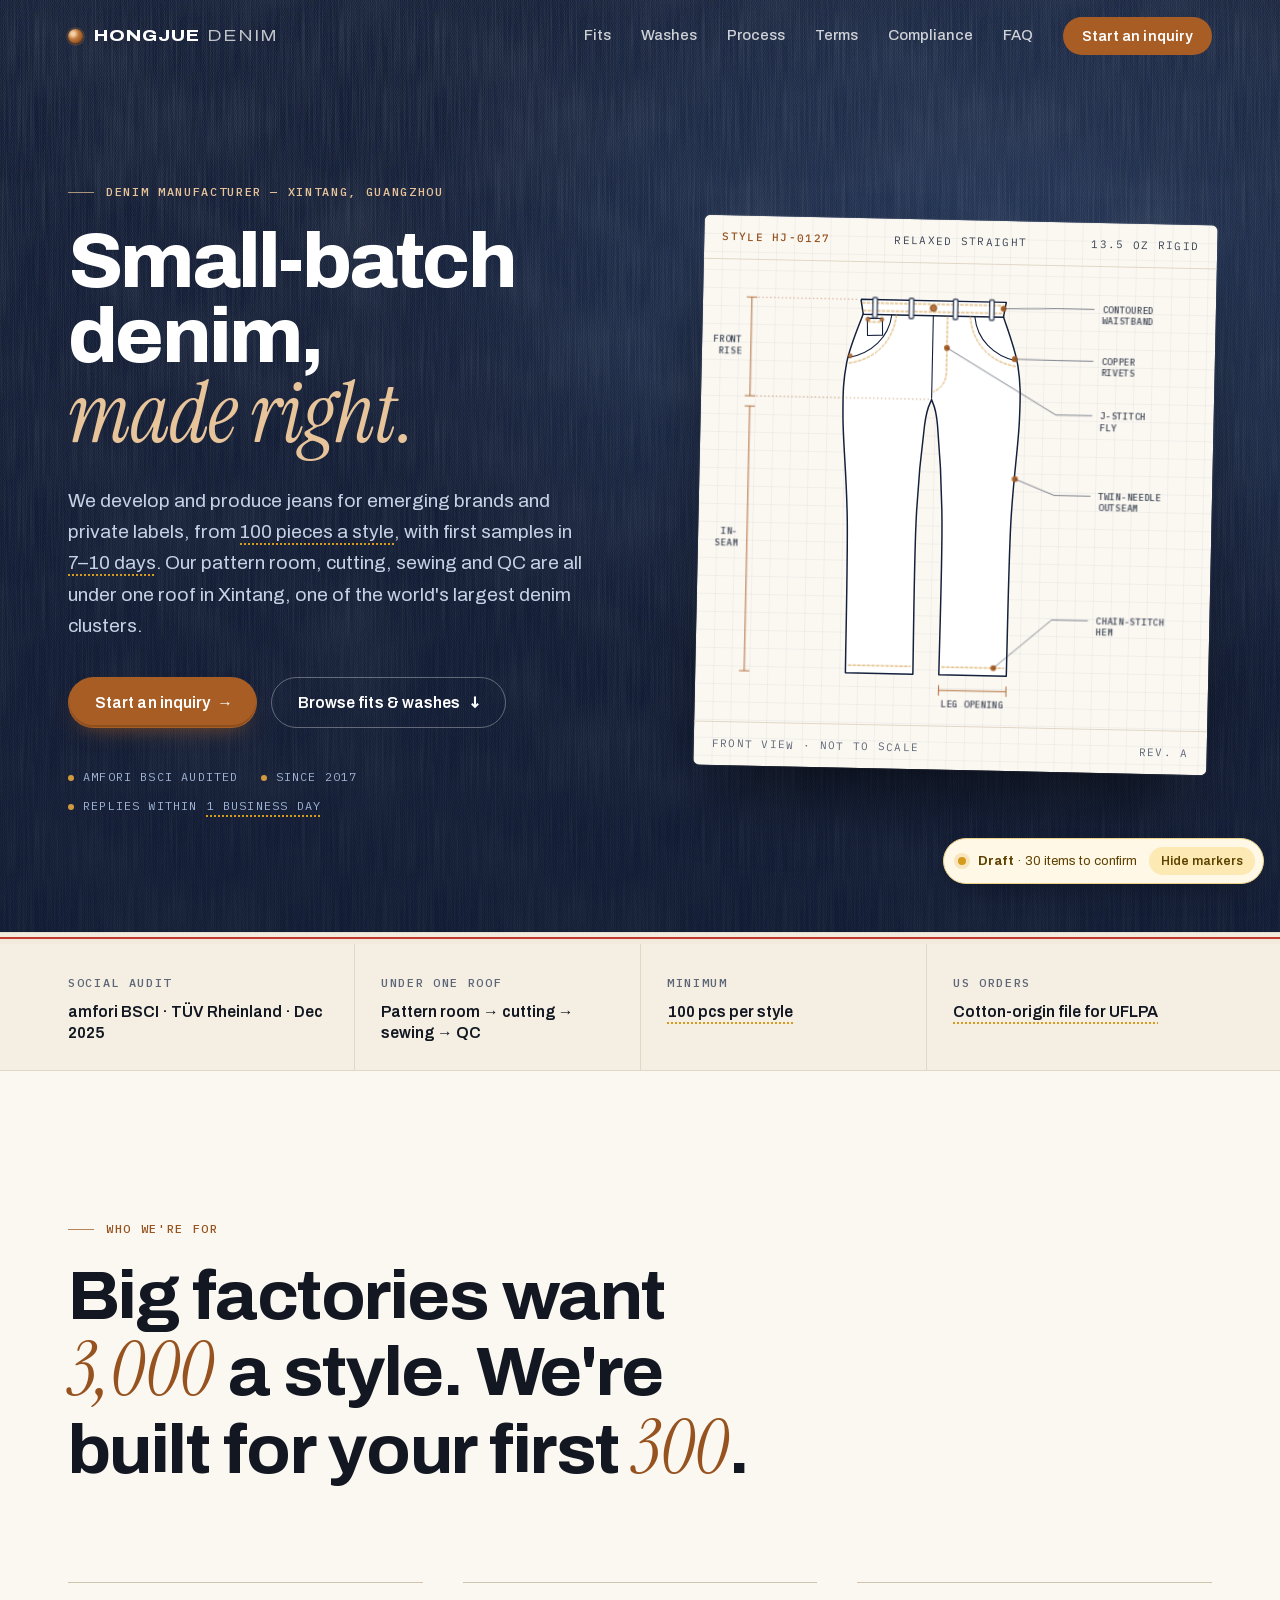
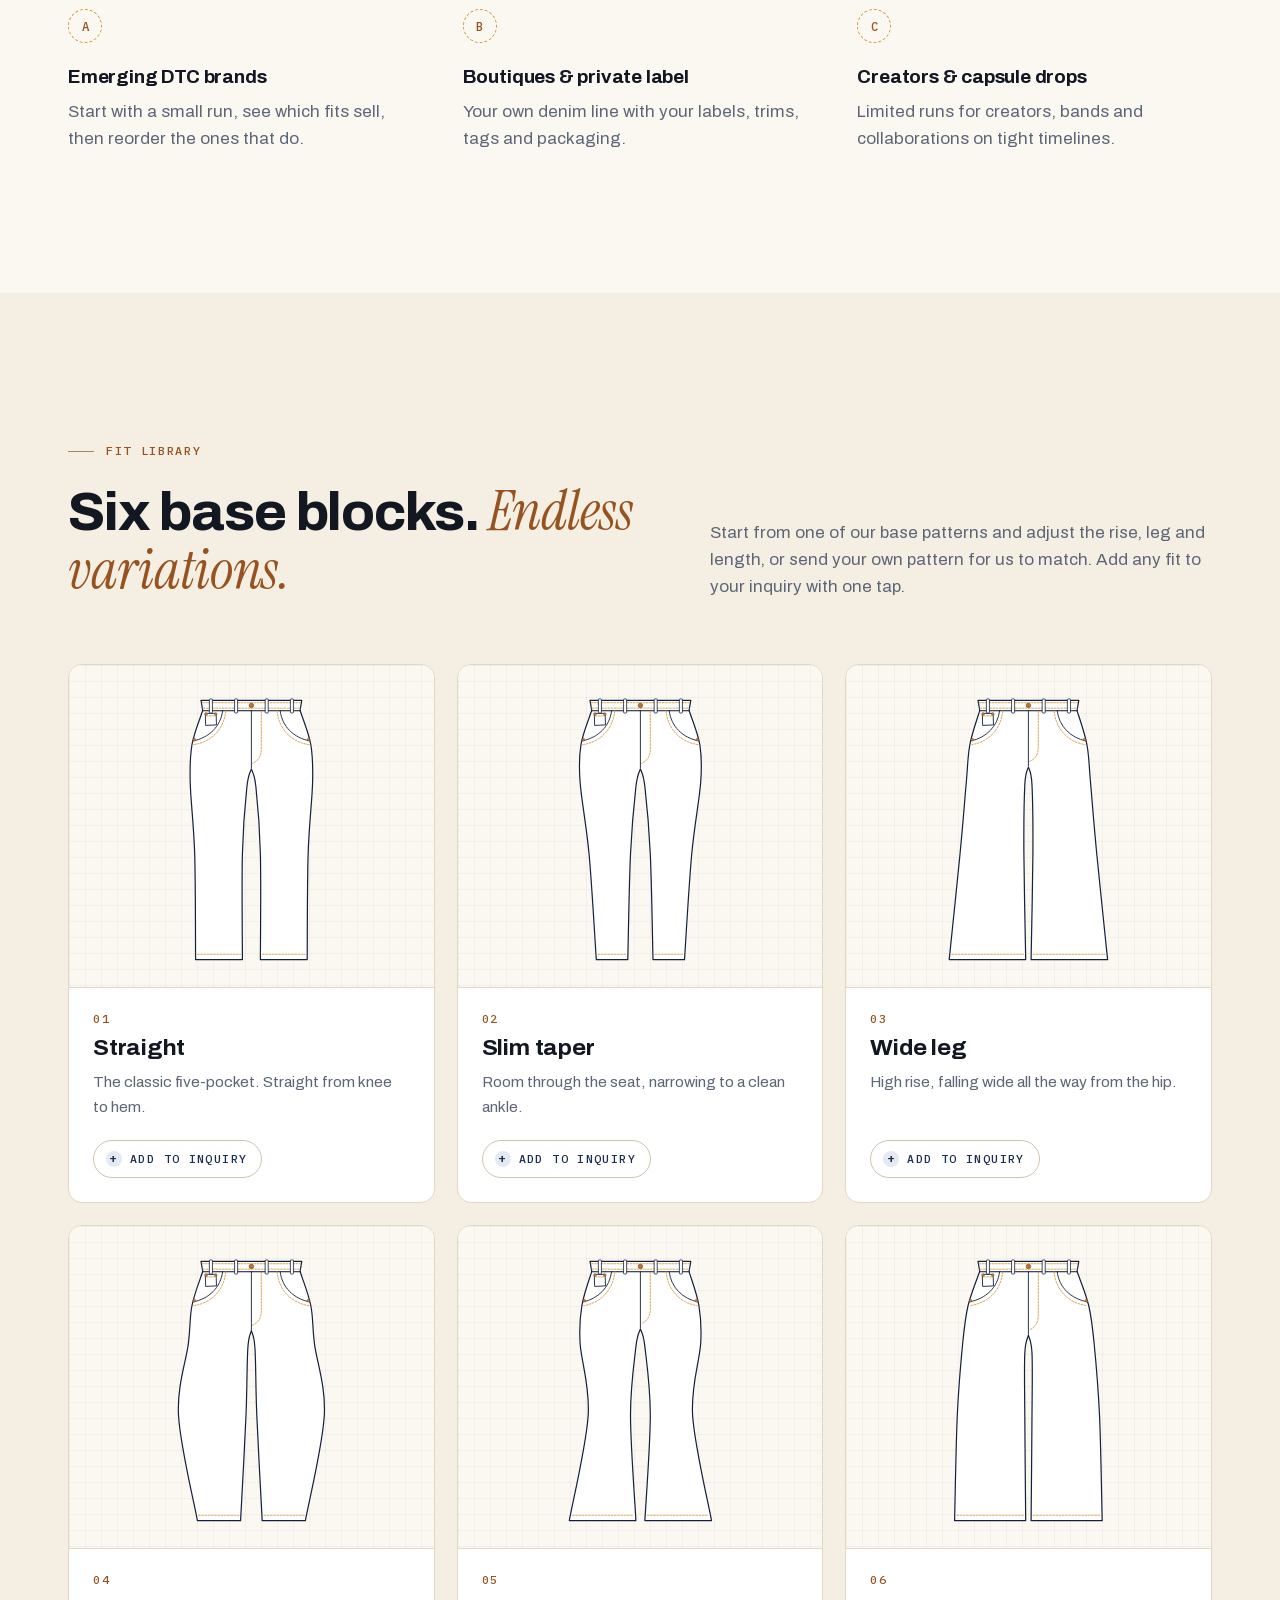
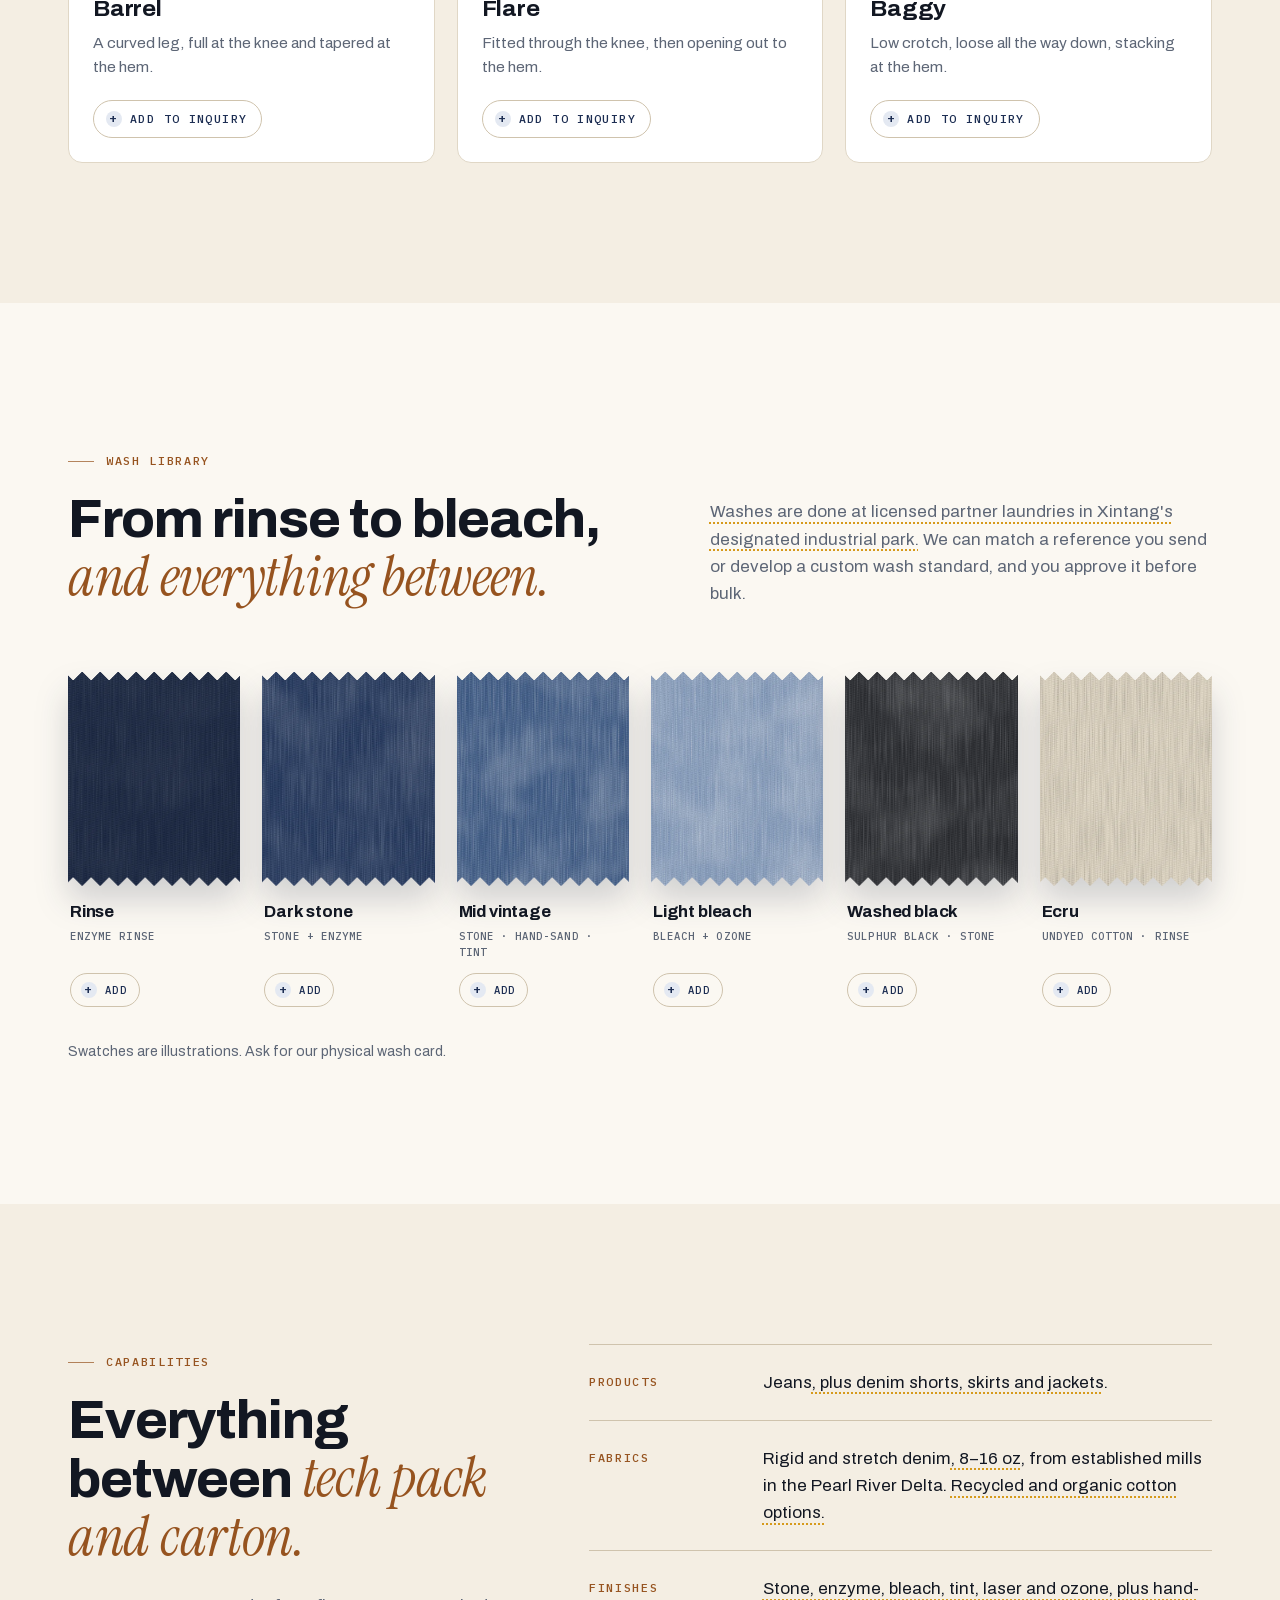
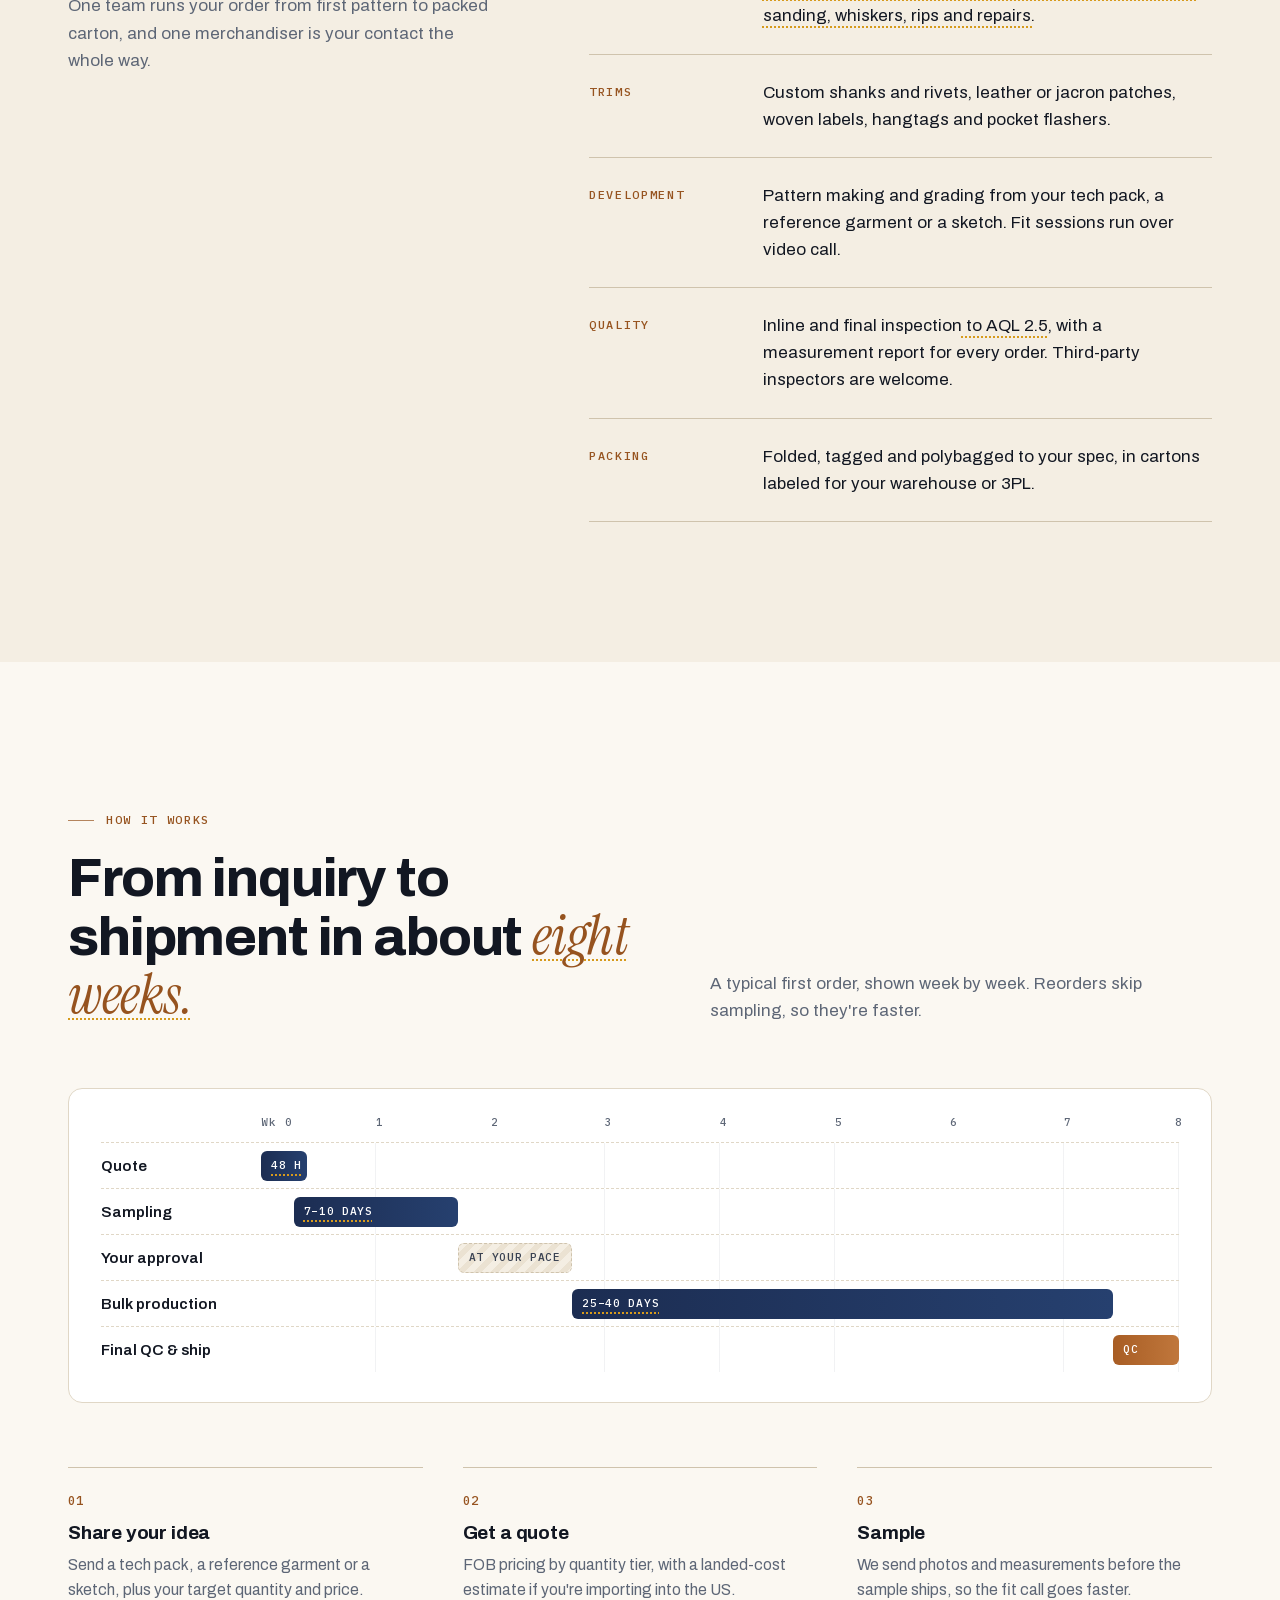
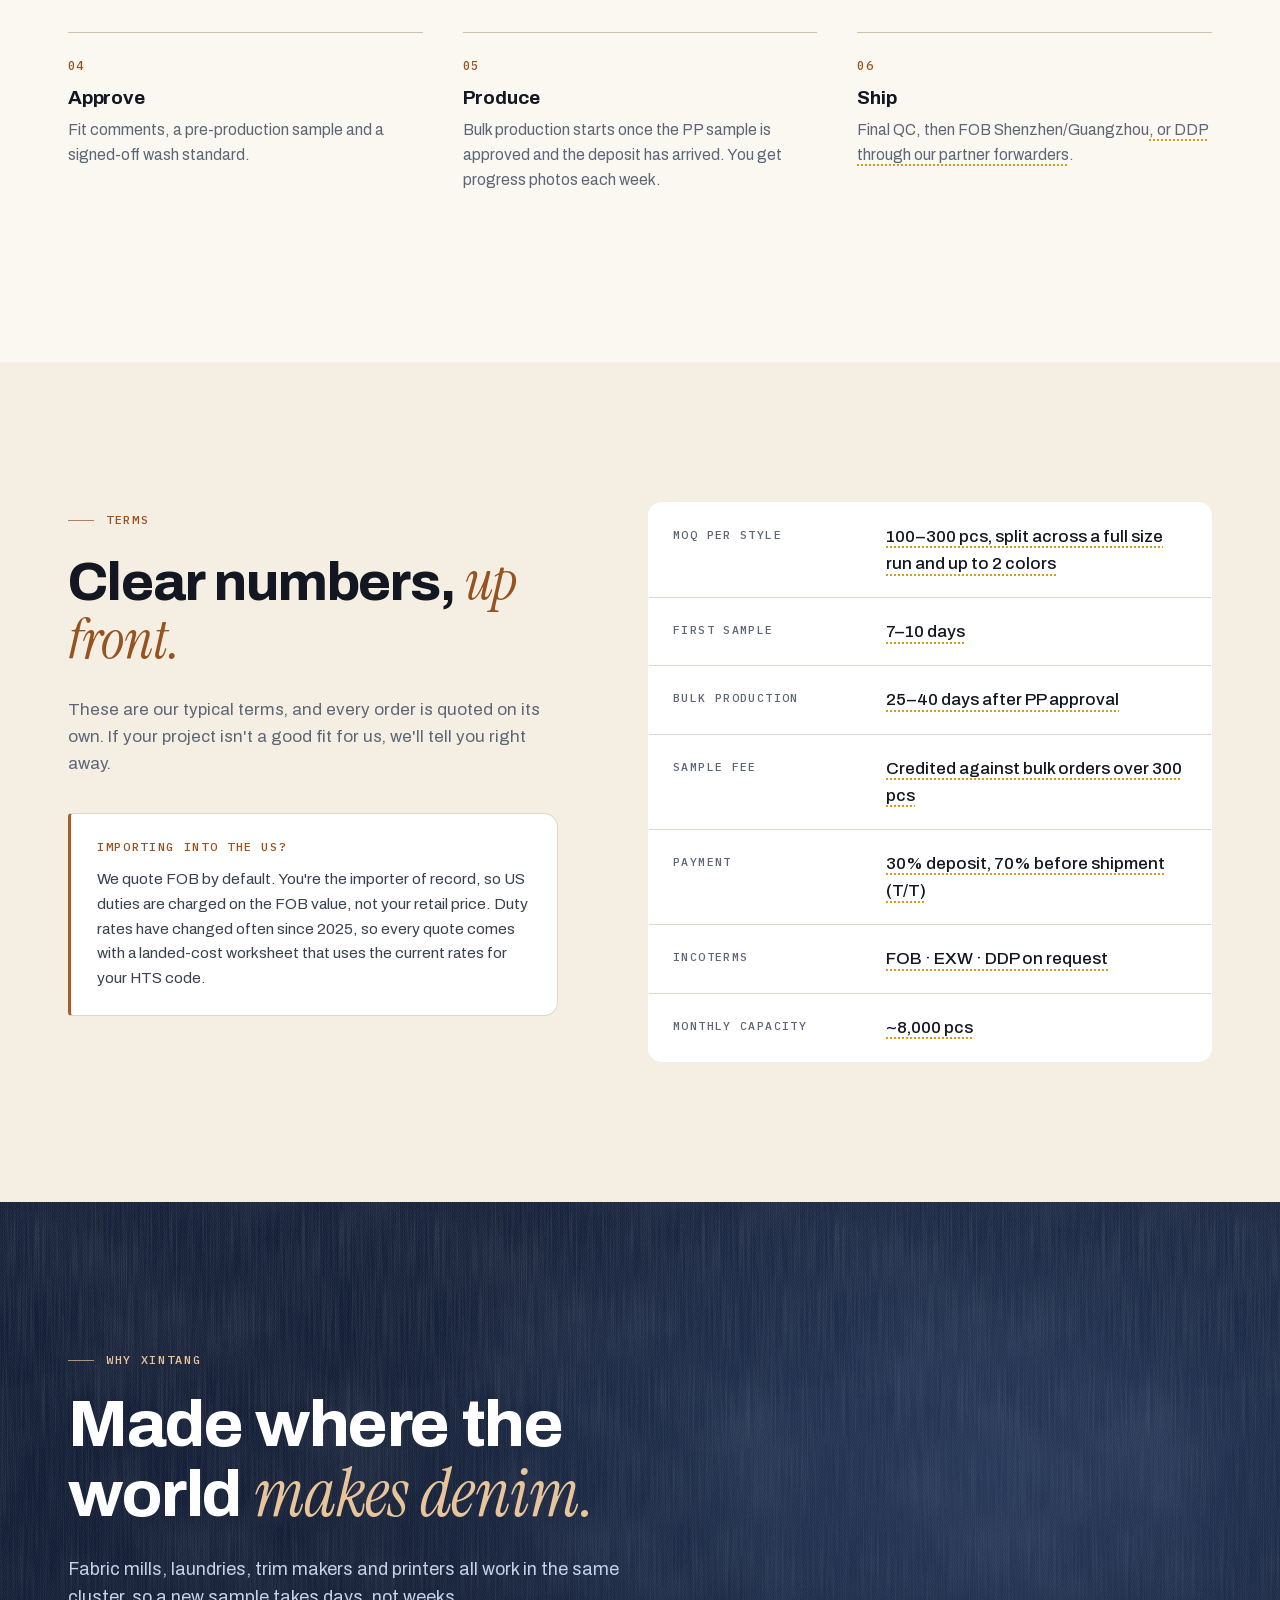
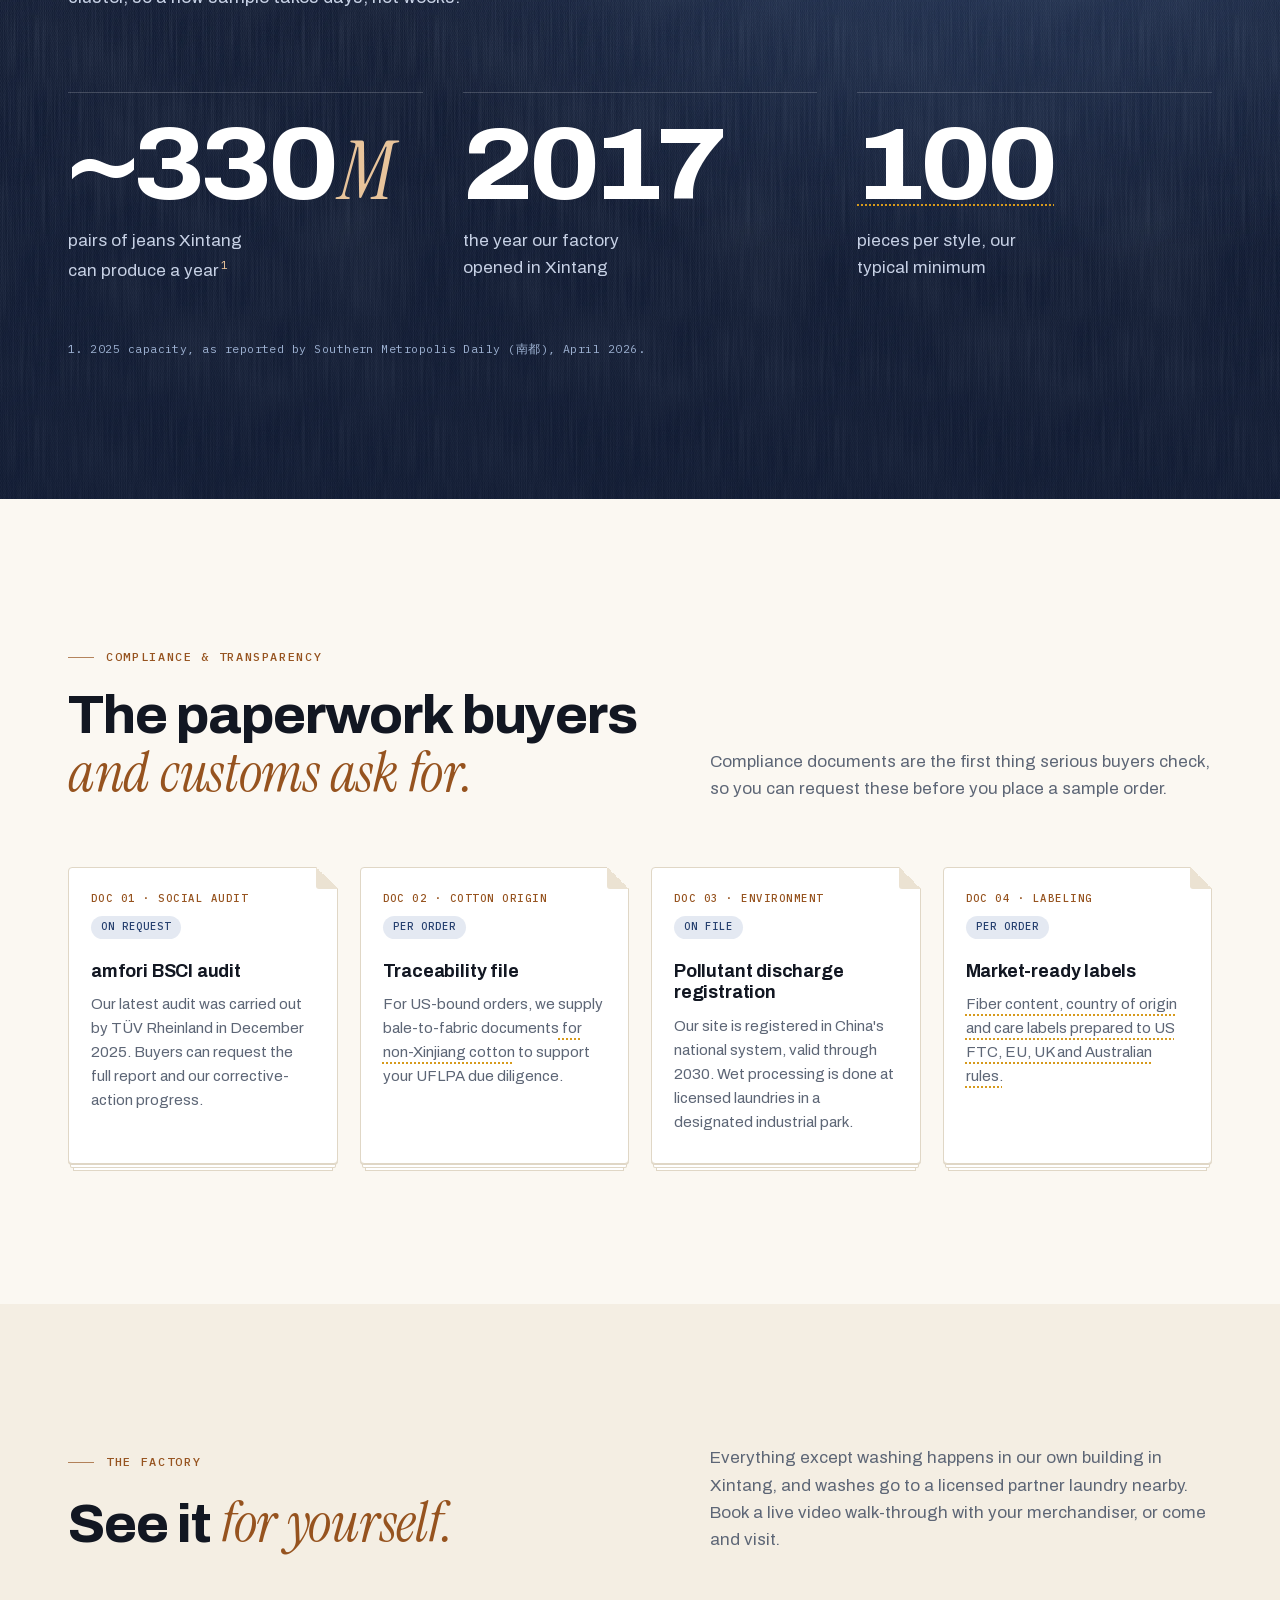
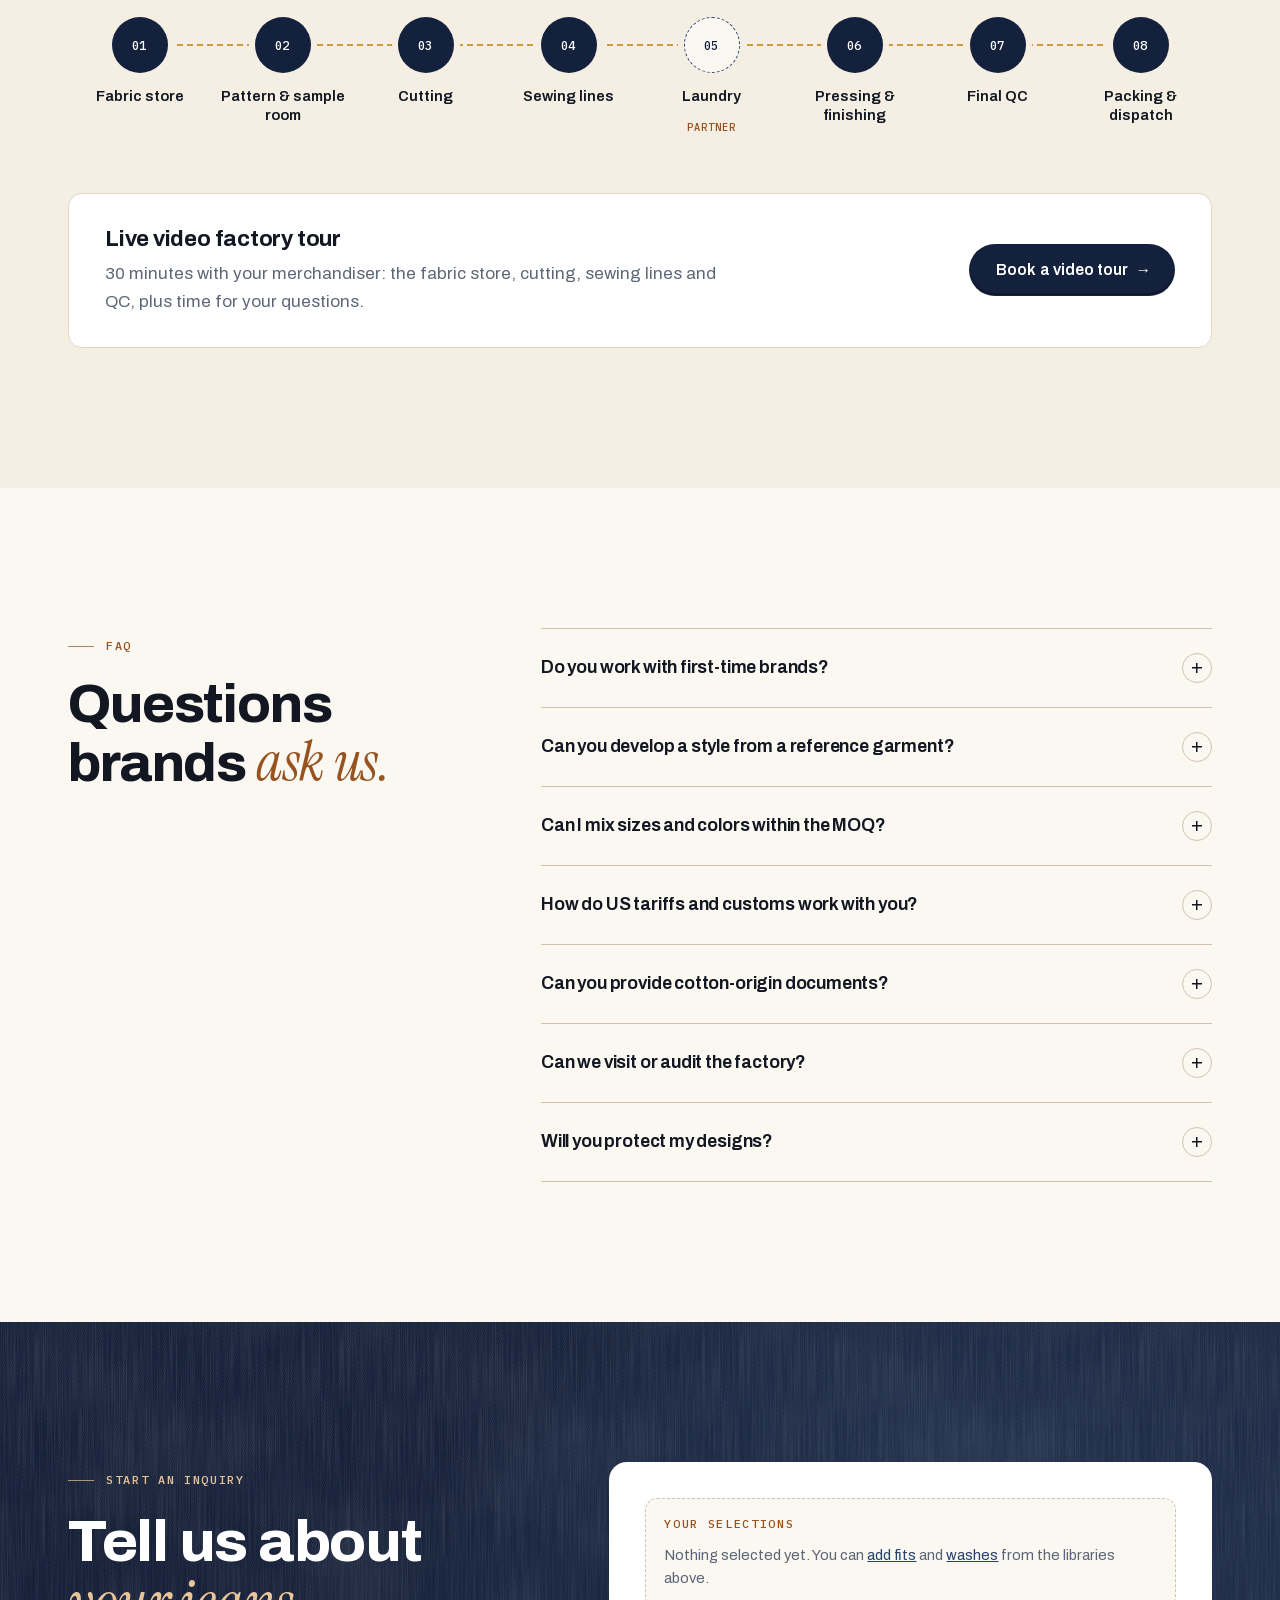
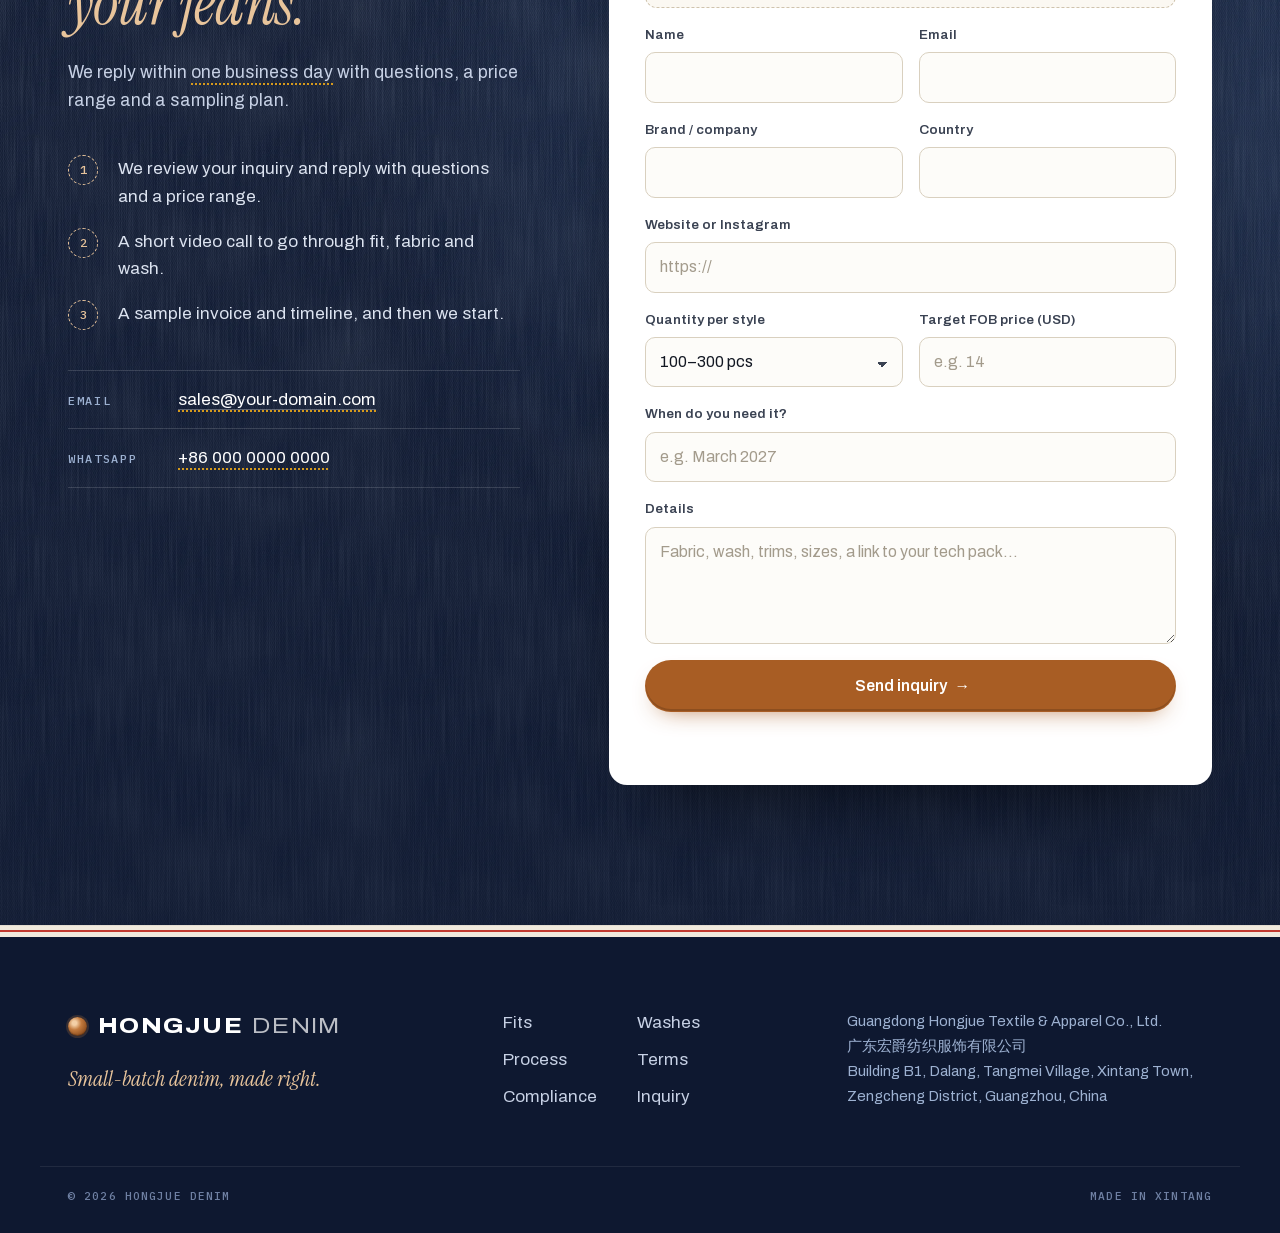
==== commit b2287988: "Rebuild B2B website with a premium denim design - Self-hosted fonts (Archivo, Instrument Serif, IBM " ====
--- a/jeans-export/website/index.html
+++ b/jeans-export/website/index.html
@@ -4,339 +4,579 @@
   <meta charset="utf-8">
   <meta name="viewport" content="width=device-width, initial-scale=1">
   <title>Hongjue Denim · Small-Batch Jeans Manufacturer in Xintang, Guangzhou</title>
-  <meta name="description" content="Jeans manufacturer in Xintang, Guangzhou for emerging brands and private labels. Low MOQ, fast sampling, in-house cutting, sewing and QC. amfori BSCI audited.">
+  <meta name="description" content="Small-batch jeans manufacturer in Xintang, Guangzhou for emerging brands and private labels. Low MOQ, fast sampling, in-house pattern room, cutting, sewing and QC. amfori BSCI audited.">
+  <meta name="theme-color" content="#14213d">
+  <!-- After you buy a domain, uncomment and fill in: -->
+  <!-- <link rel="canonical" href="https://www.your-domain.com/"> -->
+  <meta property="og:type" content="website">
   <meta property="og:title" content="Hongjue Denim · Small-batch jeans manufacturer">
-  <meta property="og:description" content="Low-MOQ denim production for emerging brands. Xintang, Guangzhou. amfori BSCI audited.">
-  <meta property="og:type" content="website">
-  <link rel="preconnect" href="https://fonts.googleapis.com">
-  <link rel="preconnect" href="https://fonts.gstatic.com" crossorigin>
-  <link href="https://fonts.googleapis.com/css2?family=Archivo:wght@500;700;800&family=Inter:wght@400;500;600&display=swap" rel="stylesheet">
-  <link rel="stylesheet" href="styles.css">
+  <meta property="og:description" content="Low-MOQ denim development and production for emerging brands. Xintang, Guangzhou. amfori BSCI audited.">
+  <!-- After launch, make this an absolute URL, e.g. https://www.your-domain.com/assets/img/og-image.png -->
+  <meta property="og:image" content="assets/img/og-image.png">
+  <meta name="twitter:card" content="summary_large_image">
+  <link rel="icon" href="assets/img/favicon.svg" type="image/svg+xml">
+  <link rel="preload" href="assets/fonts/archivo-normal-100-900.woff2" as="font" type="font/woff2" crossorigin>
+  <link rel="stylesheet" href="assets/css/styles.css">
+  <script>document.documentElement.classList.add('js')</script>
   <script type="application/ld+json">
   {
     "@context": "https://schema.org",
     "@type": "Organization",
     "name": "Guangdong Hongjue Textile & Apparel Co., Ltd.",
-    "alternateName": "Hongjue Denim",
+    "alternateName": ["Hongjue Denim", "广东宏爵纺织服饰有限公司"],
     "foundingDate": "2017",
+    "description": "Small-batch jeans manufacturer for emerging brands and private labels.",
     "address": {
       "@type": "PostalAddress",
       "streetAddress": "Building B1, Dalang, Tangmei Village, Xintang Town, Zengcheng District",
       "addressLocality": "Guangzhou",
       "addressRegion": "Guangdong",
       "addressCountry": "CN"
-    },
-    "description": "Small-batch jeans manufacturer for emerging brands and private labels."
+    }
   }
   </script>
 </head>
 
-<!-- DRAFT MODE: values wrapped in <span class="tbd"> are estimates that must be confirmed.
-     When everything is confirmed, remove class="draft" from <body> to hide the banner and markers. -->
+<!-- DRAFT MODE
+     Text wrapped in <span class="tbd"> is an estimate that still has to be confirmed.
+     When everything is confirmed, change <body class="draft"> to <body> — the markers and the draft pill disappear. -->
 <body class="draft">
-
-  <div class="draft-banner" role="note">
-    Draft: values with a dotted amber underline are placeholders. Confirm them before publishing.
-  </div>
-
-  <header class="site-header">
+  <a class="skip-link" href="#main">Skip to content</a>
+
+  <header class="site-header" data-header>
     <div class="wrap header-inner">
-      <a href="#top" class="wordmark" aria-label="Hongjue Denim home">
-        <span class="rivet" aria-hidden="true"></span>HONGJUE<span class="wordmark-light">DENIM</span>
+      <a href="#top" class="wordmark" aria-label="Hongjue Denim, back to top">
+        <span class="rivet" aria-hidden="true"></span>
+        <span class="wordmark-text">Hongjue<span>Denim</span></span>
       </a>
-      <button class="nav-toggle" aria-expanded="false" aria-controls="site-nav">Menu</button>
-      <nav id="site-nav" class="site-nav">
-        <a href="#capabilities">Capabilities</a>
-        <a href="#process">How it works</a>
-        <a href="#moq">MOQ &amp; lead times</a>
+      <button class="nav-toggle" aria-expanded="false" aria-controls="site-nav">
+        <span class="nav-toggle-bars" aria-hidden="true"></span><span class="sr-only">Menu</span>
+      </button>
+      <nav id="site-nav" class="site-nav" aria-label="Main">
+        <a href="#fits">Fits</a>
+        <a href="#washes">Washes</a>
+        <a href="#process">Process</a>
+        <a href="#terms">Terms</a>
         <a href="#compliance">Compliance</a>
         <a href="#faq">FAQ</a>
-        <a href="#quote" class="btn btn-small">Request a quote</a>
+        <a href="#quote" class="btn btn-sm">Start an inquiry <span class="pick-count" data-pick-count hidden></span></a>
       </nav>
     </div>
   </header>
 
-  <main id="top">
-
-    <!-- HERO -->
-    <section class="hero">
+  <main id="main">
+
+    <!-- ============ HERO ============ -->
+    <section class="hero denim" id="top">
       <div class="wrap hero-grid">
         <div class="hero-copy">
-          <p class="eyebrow">Jeans manufacturer · Xintang, Guangzhou</p>
-          <h1>Small-batch denim,<br>made right.</h1>
+          <p class="kicker">Denim manufacturer &mdash; Xintang, Guangzhou</p>
+          <h1><span class="nowrap">Small-batch</span> denim, <em>made right.</em></h1>
           <p class="lede">
-            We cut, sew and finish jeans for emerging brands and private labels, from
-            <span class="tbd nowrap">100 pieces per style</span>, with samples in
-            <span class="tbd nowrap">7–10 days</span>. We're based in Xintang, the center of China's
-            denim supply chain, and audited under amfori BSCI.
+            We develop and produce jeans for emerging brands and private labels, from
+            <span class="tbd nowrap">100 pieces a style</span>, with first samples in
+            <span class="tbd nowrap">7–10 days</span>. Our pattern room, cutting, sewing and QC are
+            all under one roof in Xintang, one of the world's largest denim clusters.
           </p>
           <div class="hero-ctas">
-            <a href="#quote" class="btn">Request a quote</a>
-            <a href="#process" class="btn btn-ghost">See how it works</a>
-          </div>
-        </div>
-
-        <aside class="facts-card" aria-label="Factory facts">
-          <h2 class="facts-title">Factory facts</h2>
-          <dl class="facts">
-            <div><dt>Founded</dt><dd>2017</dd></div>
-            <div><dt>Location</dt><dd>Xintang, Zengcheng, Guangzhou</dd></div>
-            <div><dt>In-house</dt><dd>Pattern &amp; sample room, cutting, sewing, pressing, inspection, packing</dd></div>
-            <div><dt>Social audit</dt><dd>amfori BSCI · TÜV Rheinland · Dec 2025</dd></div>
-            <div><dt>Monthly capacity</dt><dd><span class="tbd">~8,000 pcs</span></dd></div>
-          </dl>
-        </aside>
-      </div>
-    </section>
-
-    <!-- WHO WE SERVE -->
-    <section class="section who">
+            <a href="#quote" class="btn">Start an inquiry</a>
+            <a href="#fits" class="btn btn-ghost">Browse fits &amp; washes</a>
+          </div>
+          <ul class="hero-proof" aria-label="Highlights">
+            <li>amfori BSCI audited</li>
+            <li>Since 2017</li>
+            <li>Replies within <span class="tbd">1 business day</span></li>
+          </ul>
+        </div>
+
+        <figure class="techpack" aria-label="Example technical flat">
+          <div class="techpack-head">
+            <span>Style HJ-0127</span><span>Relaxed straight</span><span>13.5 oz rigid</span>
+          </div>
+          <div class="techpack-body"><!--@flat:hero--><svg class="techpack-svg" viewBox="0 0 380 340" role="img" aria-labelledby="hero-flat-title"><title id="hero-flat-title">Technical flat of a straight-leg jean with construction callouts</title><g transform="translate(70,14)" class="hero-jeans"><path class="fl-body fl-draw" pathLength="1" d="M46,15 L154,15 C156,21.3 163.7,39.7 166,53 C168.3,66.3 168.5,74.7 168,95 C167.5,115.3 164,142.2 163,175 C162,207.8 162.2,272.5 162,292 L110,292 C110,272.5 110.8,207 110,175 C109.2,143 106.7,115.8 105,100 C103.3,84.2 100.8,83.3 100,80 C99.2,83.3 96.7,84.2 95,100 C93.3,115.8 90.8,143 90,175 C89.2,207 90,272.5 90,292 L38,292 C37.8,272.5 38,207.8 37,175 C36,142.2 32.5,115.3 32,95 C31.5,74.7 31.7,66.3 34,53 C36.3,39.7 44,21.3 46,15 Z"/><path class="fl-band fl-draw" pathLength="1" d="M44,4 L156,4 L154,15.5 L46,15.5 Z"/><path class="fl-detail fl-draw" pathLength="1" d="M68,15.5 C66,33 53,45.5 35.4,49"/><path class="fl-detail fl-draw" pathLength="1" d="M132,15.5 C134,33 147,45.5 164.6,49"/><path class="fl-detail fl-draw" pathLength="1" d="M100,15.5 L100,79"/><path class="fl-detail fl-draw" pathLength="1" d="M49.2,18.4 L60.8,18.4 L61.2,31.2 L49.6,31.8 Z"/><g class="fl-stitches"><path class="fl-stitch" d="M46,12.6 L154,12.6 M45.2,6.6 L154.8,6.6"/><path class="fl-stitch" d="M71.5,15.5 C69.5,36 56,50 35.9,53.2 M128.5,15.5 C130.5,36 144,50 164.1,53.2"/><path class="fl-stitch" d="M111,16 L111,58 Q111,70 101,74"/><path class="fl-stitch" d="M49.8,21.2 L60.6,21.2"/><path class="fl-stitch" d="M40.1,286 L87.8,286 M112.2,286 L159.9,286"/></g><rect class="fl-loop" x="53.3" y="2.4" width="3.4" height="15.6" rx="0.8"/><rect class="fl-loop" x="81.3" y="2.4" width="3.4" height="15.6" rx="0.8"/><rect class="fl-loop" x="115.3" y="2.4" width="3.4" height="15.6" rx="0.8"/><rect class="fl-loop" x="143.3" y="2.4" width="3.4" height="15.6" rx="0.8"/><circle class="fl-button" cx="100" cy="9.6" r="2.5"/><circle class="fl-rivet" cx="36.6" cy="47.6" r="1.5"/><circle class="fl-rivet" cx="163.4" cy="47.6" r="1.5"/><circle class="fl-rivet" cx="49.6" cy="19.2" r="1.5"/><circle class="fl-rivet" cx="60.4" cy="19.2" r="1.5"/></g><g class="tp-annotations"><path class="tp-dim" d="M30,18 L30,94 M26,18 L34,18 M26,94 L34,94"/><path class="tp-guide" d="M35,18 L113,18 M35,94 L169,94"/><text class="tp-label" x="23" y="53" text-anchor="end">FRONT</text><text class="tp-label" x="23" y="62" text-anchor="end">RISE</text><path class="tp-dim" d="M30,102 L30,306 M26,102 L34,102 M26,306 L34,306"/><text class="tp-label" x="23" y="201" text-anchor="end">IN-</text><text class="tp-label" x="23" y="210" text-anchor="end">SEAM</text><path class="tp-dim" d="M180,318 L232,318 M180,314 L180,322 M232,314 L232,322"/><text class="tp-label" x="206" y="331" text-anchor="middle">LEG OPENING</text><g class="tp-callout" style="--i:0"><circle class="tp-dot" cx="224" cy="23" r="2.2"/><path class="tp-leader" d="M224,23 L266,22 L294,22"/><text class="tp-label" x="300" y="24.5" text-anchor="start">CONTOURED</text><text class="tp-label" x="300" y="33.5" text-anchor="start">WAISTBAND</text></g><g class="tp-callout" style="--i:1"><circle class="tp-dot" cx="233.4" cy="61.6" r="2.2"/><path class="tp-leader" d="M233.4,61.6 L266,62 L294,62"/><text class="tp-label" x="300" y="64.5" text-anchor="start">COPPER</text><text class="tp-label" x="300" y="73.5" text-anchor="start">RIVETS</text></g><g class="tp-callout" style="--i:2"><circle class="tp-dot" cx="181" cy="54" r="2.2"/><path class="tp-leader" d="M181,54 L266,104 L294,104"/><text class="tp-label" x="300" y="106.5" text-anchor="start">J-STITCH</text><text class="tp-label" x="300" y="115.5" text-anchor="start">FLY</text></g><g class="tp-callout" style="--i:3"><circle class="tp-dot" cx="235.5" cy="154" r="2.2"/><path class="tp-leader" d="M235.5,154 L266,166 L294,166"/><text class="tp-label" x="300" y="168.5" text-anchor="start">TWIN-NEEDLE</text><text class="tp-label" x="300" y="177.5" text-anchor="start">OUTSEAM</text></g><g class="tp-callout" style="--i:4"><circle class="tp-dot" cx="221.9" cy="300" r="2.2"/><path class="tp-leader" d="M221.9,300 L266,262 L294,262"/><text class="tp-label" x="300" y="264.5" text-anchor="start">CHAIN-STITCH</text><text class="tp-label" x="300" y="273.5" text-anchor="start">HEM</text></g></g></svg><!--@end--></div>
+          <figcaption class="techpack-foot">
+            <span>Front view · not to scale</span><span>Rev. A</span>
+          </figcaption>
+        </figure>
+      </div>
+      <div class="selvedge" aria-hidden="true"></div>
+    </section>
+
+    <!-- ============ TRUST BAR ============ -->
+    <section class="trustbar" aria-label="Key facts">
+      <div class="wrap trust-grid">
+        <div class="trust-item">
+          <p class="label">Social audit</p>
+          <p>amfori BSCI · TÜV Rheinland · Dec 2025</p>
+        </div>
+        <div class="trust-item">
+          <p class="label">Under one roof</p>
+          <p>Pattern room → cutting → sewing → QC</p>
+        </div>
+        <div class="trust-item">
+          <p class="label">Minimum</p>
+          <p><span class="tbd">100 pcs per style</span></p>
+        </div>
+        <div class="trust-item">
+          <p class="label">US orders</p>
+          <p><span class="tbd">Cotton-origin file for UFLPA</span></p>
+        </div>
+      </div>
+    </section>
+
+    <!-- ============ WHO ============ -->
+    <section class="section who" aria-labelledby="who-title">
       <div class="wrap">
-        <p class="eyebrow">Who we work with</p>
-        <h2>Built for brands that are too small for big factories</h2>
-        <p class="section-intro">
-          Large factories want thousands of pieces per style. We are set up for the orders
-          they turn away: first collections, capsule drops and steady small reorders.
-        </p>
-        <div class="cards cards-3">
-          <article class="card">
+        <p class="kicker" data-reveal>Who we're for</p>
+        <h2 id="who-title" class="statement" data-reveal>
+          Big factories want <span class="num">3,000</span> a style.
+          We're built for your first <span class="num">300</span>.
+        </h2>
+        <div class="who-grid">
+          <article class="who-item" data-reveal>
+            <span class="who-index">A</span>
             <h3>Emerging DTC brands</h3>
-            <p>Launching or scaling an online label? Start with a small run, test fits with real customers, then reorder what sells.</p>
+            <p>Start with a small run, see which fits sell, then reorder the ones that do.</p>
           </article>
-          <article class="card">
+          <article class="who-item" data-reveal>
+            <span class="who-index">B</span>
             <h3>Boutiques &amp; private label</h3>
-            <p>Your own denim line for your store or chain, with your labels, trims and packaging.</p>
+            <p>Your own denim line with your labels, trims, tags and packaging.</p>
           </article>
-          <article class="card">
+          <article class="who-item" data-reveal>
+            <span class="who-index">C</span>
             <h3>Creators &amp; capsule drops</h3>
-            <p>Limited runs for creators, bands and collaborations. Short timelines and clear communication.</p>
+            <p>Limited runs for creators, bands and collaborations on tight timelines.</p>
           </article>
         </div>
       </div>
     </section>
 
-    <!-- CAPABILITIES -->
-    <section class="section capabilities" id="capabilities">
+    <!-- ============ FITS ============ -->
+    <section class="section fits" id="fits" aria-labelledby="fits-title">
       <div class="wrap">
-        <p class="eyebrow">Capabilities</p>
-        <h2>From tech pack to packed carton</h2>
-        <div class="cards cards-3">
-          <article class="card">
-            <h3>Fits &amp; styles</h3>
-            <p>Straight, slim, wide-leg, barrel, flare, baggy and carpenter jeans<span class="tbd">, plus shorts, skirts and jackets</span>.</p>
-          </article>
-          <article class="card">
-            <h3>Fabrics</h3>
-            <p>Rigid and stretch denim<span class="tbd">, 8–16 oz</span>, sourced from established mills in the Pearl River Delta. <span class="tbd">Recycled and organic cotton options.</span></p>
-          </article>
-          <article class="card">
-            <h3>Washes &amp; finishes</h3>
-            <p><span class="tbd">Stone, enzyme, bleach, tint, laser and ozone finishes</span>, done at licensed partner laundries in Xintang's designated industrial park.</p>
-          </article>
-          <article class="card">
-            <h3>Trims &amp; branding</h3>
-            <p>Custom buttons, rivets, leather or jacron patches, woven labels, hangtags and retail-ready packaging.</p>
-          </article>
-          <article class="card">
-            <h3>Development</h3>
-            <p>Our sample room makes and grades patterns from your tech pack, a reference garment or a sketch. Fit sessions run over video call.</p>
-          </article>
-          <article class="card">
-            <h3>Quality control</h3>
-            <p>Inline and final inspection with <span class="tbd">AQL 2.5</span>, plus measurement reports for every order. Third-party inspectors are welcome.</p>
-          </article>
-        </div>
-      </div>
-    </section>
-
-    <!-- PROCESS -->
-    <section class="section process" id="process">
+        <div class="section-head">
+          <div>
+            <p class="kicker" data-reveal>Fit library</p>
+            <h2 id="fits-title" data-reveal>Six base blocks. <em>Endless variations.</em></h2>
+          </div>
+          <p class="section-intro" data-reveal>
+            Start from one of our base patterns and adjust the rise, leg and length, or send your
+            own pattern for us to match. Add any fit to your inquiry with one tap.
+          </p>
+        </div>
+
+        <ol class="fit-grid">
+          <li class="fit-card" data-reveal>
+            <div class="fit-art"><!--@flat:straight--><svg class="flat" viewBox="-6 -2 212 300" role="img" aria-labelledby="fit-straight-title"><title id="fit-straight-title">Straight fit technical flat</title><g transform="translate(0,0)" class=""><path class="fl-body fl-draw" pathLength="1" d="M46,15 L154,15 C156,21.3 163.7,39.7 166,53 C168.3,66.3 168.5,74.7 168,95 C167.5,115.3 164,142.2 163,175 C162,207.8 162.2,272.5 162,292 L110,292 C110,272.5 110.8,207 110,175 C109.2,143 106.7,115.8 105,100 C103.3,84.2 100.8,83.3 100,80 C99.2,83.3 96.7,84.2 95,100 C93.3,115.8 90.8,143 90,175 C89.2,207 90,272.5 90,292 L38,292 C37.8,272.5 38,207.8 37,175 C36,142.2 32.5,115.3 32,95 C31.5,74.7 31.7,66.3 34,53 C36.3,39.7 44,21.3 46,15 Z"/><path class="fl-band fl-draw" pathLength="1" d="M44,4 L156,4 L154,15.5 L46,15.5 Z"/><path class="fl-detail fl-draw" pathLength="1" d="M68,15.5 C66,33 53,45.5 35.4,49"/><path class="fl-detail fl-draw" pathLength="1" d="M132,15.5 C134,33 147,45.5 164.6,49"/><path class="fl-detail fl-draw" pathLength="1" d="M100,15.5 L100,79"/><path class="fl-detail fl-draw" pathLength="1" d="M49.2,18.4 L60.8,18.4 L61.2,31.2 L49.6,31.8 Z"/><g class="fl-stitches"><path class="fl-stitch" d="M46,12.6 L154,12.6 M45.2,6.6 L154.8,6.6"/><path class="fl-stitch" d="M71.5,15.5 C69.5,36 56,50 35.9,53.2 M128.5,15.5 C130.5,36 144,50 164.1,53.2"/><path class="fl-stitch" d="M111,16 L111,58 Q111,70 101,74"/><path class="fl-stitch" d="M49.8,21.2 L60.6,21.2"/><path class="fl-stitch" d="M40.1,286 L87.8,286 M112.2,286 L159.9,286"/></g><rect class="fl-loop" x="53.3" y="2.4" width="3.4" height="15.6" rx="0.8"/><rect class="fl-loop" x="81.3" y="2.4" width="3.4" height="15.6" rx="0.8"/><rect class="fl-loop" x="115.3" y="2.4" width="3.4" height="15.6" rx="0.8"/><rect class="fl-loop" x="143.3" y="2.4" width="3.4" height="15.6" rx="0.8"/><circle class="fl-button" cx="100" cy="9.6" r="2.5"/><circle class="fl-rivet" cx="36.6" cy="47.6" r="1.5"/><circle class="fl-rivet" cx="163.4" cy="47.6" r="1.5"/><circle class="fl-rivet" cx="49.6" cy="19.2" r="1.5"/><circle class="fl-rivet" cx="60.4" cy="19.2" r="1.5"/></g></svg><!--@end--></div>
+            <div class="fit-meta">
+              <p class="label">01</p>
+              <h3>Straight</h3>
+              <p>The classic five-pocket. Straight from knee to hem.</p>
+              <button class="pick" type="button" data-pick="Fit: Straight" aria-pressed="false">Add to inquiry</button>
+            </div>
+          </li>
+          <li class="fit-card" data-reveal>
+            <div class="fit-art"><!--@flat:slim--><svg class="flat" viewBox="-6 -2 212 300" role="img" aria-labelledby="fit-slim-title"><title id="fit-slim-title">Slim fit technical flat</title><g transform="translate(0,0)" class=""><path class="fl-body fl-draw" pathLength="1" d="M46,15 L154,15 C156,21.3 163.8,39.7 166,53 C168.2,66.3 168.5,74.7 167,95 C165.5,115.3 160,142.2 157,175 C154,207.8 150.3,272.5 149,292 L114,292 C113.5,272.5 112.5,207 111,175 C109.5,143 106.8,115.8 105,100 C103.2,84.2 100.8,83.3 100,80 C99.2,83.3 96.8,84.2 95,100 C93.2,115.8 90.5,143 89,175 C87.5,207 86.5,272.5 86,292 L51,292 C49.7,272.5 46,207.8 43,175 C40,142.2 34.5,115.3 33,95 C31.5,74.7 31.8,66.3 34,53 C36.2,39.7 44,21.3 46,15 Z"/><path class="fl-band fl-draw" pathLength="1" d="M44,4 L156,4 L154,15.5 L46,15.5 Z"/><path class="fl-detail fl-draw" pathLength="1" d="M68,15.5 C66,33 53,45.5 35.4,49"/><path class="fl-detail fl-draw" pathLength="1" d="M132,15.5 C134,33 147,45.5 164.6,49"/><path class="fl-detail fl-draw" pathLength="1" d="M100,15.5 L100,79"/><path class="fl-detail fl-draw" pathLength="1" d="M49.2,18.4 L60.8,18.4 L61.2,31.2 L49.6,31.8 Z"/><g class="fl-stitches"><path class="fl-stitch" d="M46,12.6 L154,12.6 M45.2,6.6 L154.8,6.6"/><path class="fl-stitch" d="M71.5,15.5 C69.5,36 56,50 35.9,53.2 M128.5,15.5 C130.5,36 144,50 164.1,53.2"/><path class="fl-stitch" d="M111,16 L111,58 Q111,70 101,74"/><path class="fl-stitch" d="M49.8,21.2 L60.6,21.2"/><path class="fl-stitch" d="M52.8,286 L84,286 M116,286 L147.2,286"/></g><rect class="fl-loop" x="53.3" y="2.4" width="3.4" height="15.6" rx="0.8"/><rect class="fl-loop" x="81.3" y="2.4" width="3.4" height="15.6" rx="0.8"/><rect class="fl-loop" x="115.3" y="2.4" width="3.4" height="15.6" rx="0.8"/><rect class="fl-loop" x="143.3" y="2.4" width="3.4" height="15.6" rx="0.8"/><circle class="fl-button" cx="100" cy="9.6" r="2.5"/><circle class="fl-rivet" cx="36.6" cy="47.6" r="1.5"/><circle class="fl-rivet" cx="163.4" cy="47.6" r="1.5"/><circle class="fl-rivet" cx="49.6" cy="19.2" r="1.5"/><circle class="fl-rivet" cx="60.4" cy="19.2" r="1.5"/></g></svg><!--@end--></div>
+            <div class="fit-meta">
+              <p class="label">02</p>
+              <h3>Slim taper</h3>
+              <p>Room through the seat, narrowing to a clean ankle.</p>
+              <button class="pick" type="button" data-pick="Fit: Slim taper" aria-pressed="false">Add to inquiry</button>
+            </div>
+          </li>
+          <li class="fit-card" data-reveal>
+            <div class="fit-art"><!--@flat:wide--><svg class="flat" viewBox="-6 -2 212 300" role="img" aria-labelledby="fit-wide-title"><title id="fit-wide-title">Wide fit technical flat</title><g transform="translate(0,0)" class=""><path class="fl-body fl-draw" pathLength="1" d="M46,15 L154,15 C155.8,21.3 162.5,39.7 165,53 C167.5,66.3 167.2,74.7 169,95 C170.8,115.3 172.8,142.2 176,175 C179.2,207.8 186,272.5 188,292 L103,292 C103.3,272.5 104.8,207.3 105,175 C105.2,142.7 104.8,114.2 104,98 C103.2,81.8 100.7,81.3 100,78 C99.3,81.3 96.8,81.8 96,98 C95.2,114.2 94.8,142.7 95,175 C95.2,207.3 96.7,272.5 97,292 L12,292 C14,272.5 20.8,207.8 24,175 C27.2,142.2 29.2,115.3 31,95 C32.8,74.7 32.5,66.3 35,53 C37.5,39.7 44.2,21.3 46,15 Z"/><path class="fl-band fl-draw" pathLength="1" d="M44,4 L156,4 L154,15.5 L46,15.5 Z"/><path class="fl-detail fl-draw" pathLength="1" d="M68,15.5 C66,33 53,45.5 36.4,49"/><path class="fl-detail fl-draw" pathLength="1" d="M132,15.5 C134,33 147,45.5 163.6,49"/><path class="fl-detail fl-draw" pathLength="1" d="M100,15.5 L100,77"/><path class="fl-detail fl-draw" pathLength="1" d="M49.2,18.4 L60.8,18.4 L61.2,31.2 L49.6,31.8 Z"/><g class="fl-stitches"><path class="fl-stitch" d="M46,12.6 L154,12.6 M45.2,6.6 L154.8,6.6"/><path class="fl-stitch" d="M71.5,15.5 C69.5,36 56,50 36.9,53.2 M128.5,15.5 C130.5,36 144,50 163.1,53.2"/><path class="fl-stitch" d="M111,16 L111,56 Q111,68 101,72"/><path class="fl-stitch" d="M49.8,21.2 L60.6,21.2"/><path class="fl-stitch" d="M14.8,286 L94.7,286 M105.3,286 L185.2,286"/></g><rect class="fl-loop" x="53.3" y="2.4" width="3.4" height="15.6" rx="0.8"/><rect class="fl-loop" x="81.3" y="2.4" width="3.4" height="15.6" rx="0.8"/><rect class="fl-loop" x="115.3" y="2.4" width="3.4" height="15.6" rx="0.8"/><rect class="fl-loop" x="143.3" y="2.4" width="3.4" height="15.6" rx="0.8"/><circle class="fl-button" cx="100" cy="9.6" r="2.5"/><circle class="fl-rivet" cx="37.6" cy="47.6" r="1.5"/><circle class="fl-rivet" cx="162.4" cy="47.6" r="1.5"/><circle class="fl-rivet" cx="49.6" cy="19.2" r="1.5"/><circle class="fl-rivet" cx="60.4" cy="19.2" r="1.5"/></g></svg><!--@end--></div>
+            <div class="fit-meta">
+              <p class="label">03</p>
+              <h3>Wide leg</h3>
+              <p>High rise, falling wide all the way from the hip.</p>
+              <button class="pick" type="button" data-pick="Fit: Wide leg" aria-pressed="false">Add to inquiry</button>
+            </div>
+          </li>
+          <li class="fit-card" data-reveal>
+            <div class="fit-art"><!--@flat:barrel--><svg class="flat" viewBox="-6 -2 212 300" role="img" aria-labelledby="fit-barrel-title"><title id="fit-barrel-title">Barrel fit technical flat</title><g transform="translate(0,0)" class=""><path class="fl-body fl-draw" pathLength="1" d="M46,15 L154,15 C156,21.3 163.3,39.7 166,53 C168.7,66.3 167.5,74.7 170,95 C172.5,115.3 182.7,142.2 181,175 C179.3,207.8 163.5,272.5 160,292 L112,292 C111,272.5 107.3,206.8 106,175 C104.7,143.2 105,116.7 104,101 C103,85.3 100.7,84.3 100,81 C99.3,84.3 97,85.3 96,101 C95,116.7 95.3,143.2 94,175 C92.7,206.8 89,272.5 88,292 L40,292 C36.5,272.5 20.7,207.8 19,175 C17.3,142.2 27.5,115.3 30,95 C32.5,74.7 31.3,66.3 34,53 C36.7,39.7 44,21.3 46,15 Z"/><path class="fl-band fl-draw" pathLength="1" d="M44,4 L156,4 L154,15.5 L46,15.5 Z"/><path class="fl-detail fl-draw" pathLength="1" d="M68,15.5 C66,33 53,45.5 35.4,49"/><path class="fl-detail fl-draw" pathLength="1" d="M132,15.5 C134,33 147,45.5 164.6,49"/><path class="fl-detail fl-draw" pathLength="1" d="M100,15.5 L100,80"/><path class="fl-detail fl-draw" pathLength="1" d="M49.2,18.4 L60.8,18.4 L61.2,31.2 L49.6,31.8 Z"/><g class="fl-stitches"><path class="fl-stitch" d="M46,12.6 L154,12.6 M45.2,6.6 L154.8,6.6"/><path class="fl-stitch" d="M71.5,15.5 C69.5,36 56,50 35.9,53.2 M128.5,15.5 C130.5,36 144,50 164.1,53.2"/><path class="fl-stitch" d="M111,16 L111,59 Q111,71 101,75"/><path class="fl-stitch" d="M49.8,21.2 L60.6,21.2"/><path class="fl-stitch" d="M41.1,286 L86.1,286 M113.9,286 L158.9,286"/></g><rect class="fl-loop" x="53.3" y="2.4" width="3.4" height="15.6" rx="0.8"/><rect class="fl-loop" x="81.3" y="2.4" width="3.4" height="15.6" rx="0.8"/><rect class="fl-loop" x="115.3" y="2.4" width="3.4" height="15.6" rx="0.8"/><rect class="fl-loop" x="143.3" y="2.4" width="3.4" height="15.6" rx="0.8"/><circle class="fl-button" cx="100" cy="9.6" r="2.5"/><circle class="fl-rivet" cx="36.6" cy="47.6" r="1.5"/><circle class="fl-rivet" cx="163.4" cy="47.6" r="1.5"/><circle class="fl-rivet" cx="49.6" cy="19.2" r="1.5"/><circle class="fl-rivet" cx="60.4" cy="19.2" r="1.5"/></g></svg><!--@end--></div>
+            <div class="fit-meta">
+              <p class="label">04</p>
+              <h3>Barrel</h3>
+              <p>A curved leg, full at the knee and tapered at the hem.</p>
+              <button class="pick" type="button" data-pick="Fit: Barrel" aria-pressed="false">Add to inquiry</button>
+            </div>
+          </li>
+          <li class="fit-card" data-reveal>
+            <div class="fit-art"><!--@flat:flare--><svg class="flat" viewBox="-6 -2 212 300" role="img" aria-labelledby="fit-flare-title"><title id="fit-flare-title">Flare fit technical flat</title><g transform="translate(0,0)" class=""><path class="fl-body fl-draw" pathLength="1" d="M46,15 L154,15 C155.8,21.3 162.8,39.7 165,53 C167.2,66.3 168.2,74.7 167,95 C165.8,115.3 156,142.2 158,175 C160,207.8 175.5,272.5 179,292 L105,292 C106,272.5 111,207.2 111,175 C111,142.8 106.8,115 105,99 C103.2,83 100.8,82.3 100,79 C99.2,82.3 96.8,83 95,99 C93.2,115 89,142.8 89,175 C89,207.2 94,272.5 95,292 L21,292 C24.5,272.5 40,207.8 42,175 C44,142.2 34.2,115.3 33,95 C31.8,74.7 32.8,66.3 35,53 C37.2,39.7 44.2,21.3 46,15 Z"/><path class="fl-band fl-draw" pathLength="1" d="M44,4 L156,4 L154,15.5 L46,15.5 Z"/><path class="fl-detail fl-draw" pathLength="1" d="M68,15.5 C66,33 53,45.5 36.4,49"/><path class="fl-detail fl-draw" pathLength="1" d="M132,15.5 C134,33 147,45.5 163.6,49"/><path class="fl-detail fl-draw" pathLength="1" d="M100,15.5 L100,78"/><path class="fl-detail fl-draw" pathLength="1" d="M49.2,18.4 L60.8,18.4 L61.2,31.2 L49.6,31.8 Z"/><g class="fl-stitches"><path class="fl-stitch" d="M46,12.6 L154,12.6 M45.2,6.6 L154.8,6.6"/><path class="fl-stitch" d="M71.5,15.5 C69.5,36 56,50 36.9,53.2 M128.5,15.5 C130.5,36 144,50 163.1,53.2"/><path class="fl-stitch" d="M111,16 L111,57 Q111,69 101,73"/><path class="fl-stitch" d="M49.8,21.2 L60.6,21.2"/><path class="fl-stitch" d="M24.3,286 L92.5,286 M107.5,286 L175.7,286"/></g><rect class="fl-loop" x="53.3" y="2.4" width="3.4" height="15.6" rx="0.8"/><rect class="fl-loop" x="81.3" y="2.4" width="3.4" height="15.6" rx="0.8"/><rect class="fl-loop" x="115.3" y="2.4" width="3.4" height="15.6" rx="0.8"/><rect class="fl-loop" x="143.3" y="2.4" width="3.4" height="15.6" rx="0.8"/><circle class="fl-button" cx="100" cy="9.6" r="2.5"/><circle class="fl-rivet" cx="37.6" cy="47.6" r="1.5"/><circle class="fl-rivet" cx="162.4" cy="47.6" r="1.5"/><circle class="fl-rivet" cx="49.6" cy="19.2" r="1.5"/><circle class="fl-rivet" cx="60.4" cy="19.2" r="1.5"/></g></svg><!--@end--></div>
+            <div class="fit-meta">
+              <p class="label">05</p>
+              <h3>Flare</h3>
+              <p>Fitted through the knee, then opening out to the hem.</p>
+              <button class="pick" type="button" data-pick="Fit: Flare" aria-pressed="false">Add to inquiry</button>
+            </div>
+          </li>
+          <li class="fit-card" data-reveal>
+            <div class="fit-art"><!--@flat:baggy--><svg class="flat" viewBox="-6 -2 212 300" role="img" aria-labelledby="fit-baggy-title"><title id="fit-baggy-title">Baggy fit technical flat</title><g transform="translate(0,0)" class=""><path class="fl-body fl-draw" pathLength="1" d="M46,15 L154,15 C156.2,21.3 163.8,39.7 167,53 C170.2,66.3 171,74.7 173,95 C175,115.3 177.5,142.2 179,175 C180.5,207.8 181.5,272.5 182,292 L103,292 C103.2,272.5 103.8,206 104,175 C104.2,144 104.7,120.8 104,106 C103.3,91.2 100.7,89.3 100,86 C99.3,89.3 96.7,91.2 96,106 C95.3,120.8 95.8,144 96,175 C96.2,206 96.8,272.5 97,292 L18,292 C18.5,272.5 19.5,207.8 21,175 C22.5,142.2 25,115.3 27,95 C29,74.7 29.8,66.3 33,53 C36.2,39.7 43.8,21.3 46,15 Z"/><path class="fl-band fl-draw" pathLength="1" d="M44,4 L156,4 L154,15.5 L46,15.5 Z"/><path class="fl-detail fl-draw" pathLength="1" d="M68,15.5 C66,33 53,45.5 34.4,49"/><path class="fl-detail fl-draw" pathLength="1" d="M132,15.5 C134,33 147,45.5 165.6,49"/><path class="fl-detail fl-draw" pathLength="1" d="M100,15.5 L100,85"/><path class="fl-detail fl-draw" pathLength="1" d="M49.2,18.4 L60.8,18.4 L61.2,31.2 L49.6,31.8 Z"/><g class="fl-stitches"><path class="fl-stitch" d="M46,12.6 L154,12.6 M45.2,6.6 L154.8,6.6"/><path class="fl-stitch" d="M71.5,15.5 C69.5,36 56,50 34.9,53.2 M128.5,15.5 C130.5,36 144,50 165.1,53.2"/><path class="fl-stitch" d="M111,16 L111,64 Q111,76 101,80"/><path class="fl-stitch" d="M49.8,21.2 L60.6,21.2"/><path class="fl-stitch" d="M20.4,286 L94.7,286 M105.3,286 L179.6,286"/></g><rect class="fl-loop" x="53.3" y="2.4" width="3.4" height="15.6" rx="0.8"/><rect class="fl-loop" x="81.3" y="2.4" width="3.4" height="15.6" rx="0.8"/><rect class="fl-loop" x="115.3" y="2.4" width="3.4" height="15.6" rx="0.8"/><rect class="fl-loop" x="143.3" y="2.4" width="3.4" height="15.6" rx="0.8"/><circle class="fl-button" cx="100" cy="9.6" r="2.5"/><circle class="fl-rivet" cx="35.6" cy="47.6" r="1.5"/><circle class="fl-rivet" cx="164.4" cy="47.6" r="1.5"/><circle class="fl-rivet" cx="49.6" cy="19.2" r="1.5"/><circle class="fl-rivet" cx="60.4" cy="19.2" r="1.5"/></g></svg><!--@end--></div>
+            <div class="fit-meta">
+              <p class="label">06</p>
+              <h3>Baggy</h3>
+              <p>Low crotch, loose all the way down, stacking at the hem.</p>
+              <button class="pick" type="button" data-pick="Fit: Baggy" aria-pressed="false">Add to inquiry</button>
+            </div>
+          </li>
+        </ol>
+      </div>
+    </section>
+
+    <!-- ============ WASHES ============ -->
+    <section class="section washes" id="washes" aria-labelledby="washes-title">
       <div class="wrap">
-        <p class="eyebrow">How it works</p>
-        <h2>Six steps, no surprises</h2>
+        <div class="section-head">
+          <div>
+            <p class="kicker" data-reveal>Wash library</p>
+            <h2 id="washes-title" data-reveal>From rinse to bleach, <em>and everything between.</em></h2>
+          </div>
+          <p class="section-intro" data-reveal>
+            <span class="tbd">Washes are done at licensed partner laundries in Xintang's designated industrial park.</span>
+            We can match a reference you send or develop a custom wash standard, and you approve it before bulk.
+          </p>
+        </div>
+
+        <ul class="wash-grid">
+          <li class="wash" data-reveal>
+            <div class="swatch"><img src="assets/img/wash-rinse.webp" alt="Rinse wash denim swatch, deep indigo" width="600" height="750" loading="lazy" decoding="async"></div>
+            <div class="wash-meta">
+              <h3>Rinse</h3><p class="label">Enzyme rinse</p>
+              <button class="pick pick-light" type="button" data-pick="Wash: Rinse" aria-pressed="false">Add</button>
+            </div>
+          </li>
+          <li class="wash" data-reveal>
+            <div class="swatch"><img src="assets/img/wash-dark-stone.webp" alt="Dark stone wash denim swatch" width="600" height="750" loading="lazy" decoding="async"></div>
+            <div class="wash-meta">
+              <h3>Dark stone</h3><p class="label">Stone + enzyme</p>
+              <button class="pick pick-light" type="button" data-pick="Wash: Dark stone" aria-pressed="false">Add</button>
+            </div>
+          </li>
+          <li class="wash" data-reveal>
+            <div class="swatch"><img src="assets/img/wash-mid-vintage.webp" alt="Mid vintage wash denim swatch" width="600" height="750" loading="lazy" decoding="async"></div>
+            <div class="wash-meta">
+              <h3>Mid vintage</h3><p class="label">Stone · hand-sand · tint</p>
+              <button class="pick pick-light" type="button" data-pick="Wash: Mid vintage" aria-pressed="false">Add</button>
+            </div>
+          </li>
+          <li class="wash" data-reveal>
+            <div class="swatch"><img src="assets/img/wash-light-bleach.webp" alt="Light bleach wash denim swatch" width="600" height="750" loading="lazy" decoding="async"></div>
+            <div class="wash-meta">
+              <h3>Light bleach</h3><p class="label">Bleach + ozone</p>
+              <button class="pick pick-light" type="button" data-pick="Wash: Light bleach" aria-pressed="false">Add</button>
+            </div>
+          </li>
+          <li class="wash" data-reveal>
+            <div class="swatch"><img src="assets/img/wash-washed-black.webp" alt="Washed black denim swatch" width="600" height="750" loading="lazy" decoding="async"></div>
+            <div class="wash-meta">
+              <h3>Washed black</h3><p class="label">Sulphur black · stone</p>
+              <button class="pick pick-light" type="button" data-pick="Wash: Washed black" aria-pressed="false">Add</button>
+            </div>
+          </li>
+          <li class="wash wash-light" data-reveal>
+            <div class="swatch"><img src="assets/img/wash-ecru.webp" alt="Ecru undyed denim swatch" width="600" height="750" loading="lazy" decoding="async"></div>
+            <div class="wash-meta">
+              <h3>Ecru</h3><p class="label">Undyed cotton · rinse</p>
+              <button class="pick pick-light" type="button" data-pick="Wash: Ecru" aria-pressed="false">Add</button>
+            </div>
+          </li>
+        </ul>
+        <p class="footnote">Swatches are illustrations. Ask for our physical wash card.</p>
+      </div>
+    </section>
+
+    <!-- ============ CAPABILITIES ============ -->
+    <section class="section capabilities" id="capabilities" aria-labelledby="cap-title">
+      <div class="wrap cap-grid">
+        <div class="cap-head">
+          <p class="kicker" data-reveal>Capabilities</p>
+          <h2 id="cap-title" data-reveal>Everything between <em>tech pack and carton.</em></h2>
+          <p class="section-intro" data-reveal>One team runs your order from first pattern to packed carton, and one merchandiser is your contact the whole way.</p>
+        </div>
+        <dl class="spec">
+          <div class="spec-row" data-reveal>
+            <dt class="label">Products</dt>
+            <dd>Jeans<span class="tbd">, plus denim shorts, skirts and jackets</span>.</dd>
+          </div>
+          <div class="spec-row" data-reveal>
+            <dt class="label">Fabrics</dt>
+            <dd>Rigid and stretch denim<span class="tbd">, 8–16 oz</span>, from established mills in the Pearl River Delta. <span class="tbd">Recycled and organic cotton options.</span></dd>
+          </div>
+          <div class="spec-row" data-reveal>
+            <dt class="label">Finishes</dt>
+            <dd><span class="tbd">Stone, enzyme, bleach, tint, laser and ozone, plus hand-sanding, whiskers, rips and repairs.</span></dd>
+          </div>
+          <div class="spec-row" data-reveal>
+            <dt class="label">Trims</dt>
+            <dd>Custom shanks and rivets, leather or jacron patches, woven labels, hangtags and pocket flashers.</dd>
+          </div>
+          <div class="spec-row" data-reveal>
+            <dt class="label">Development</dt>
+            <dd>Pattern making and grading from your tech pack, a reference garment or a sketch. Fit sessions run over video call.</dd>
+          </div>
+          <div class="spec-row" data-reveal>
+            <dt class="label">Quality</dt>
+            <dd>Inline and final inspection<span class="tbd"> to AQL 2.5</span>, with a measurement report for every order. Third-party inspectors are welcome.</dd>
+          </div>
+          <div class="spec-row" data-reveal>
+            <dt class="label">Packing</dt>
+            <dd>Folded, tagged and polybagged to your spec, in cartons labeled for your warehouse or 3PL.</dd>
+          </div>
+        </dl>
+      </div>
+    </section>
+
+    <!-- ============ PROCESS ============ -->
+    <section class="section process" id="process" aria-labelledby="process-title">
+      <div class="wrap">
+        <div class="section-head">
+          <div>
+            <p class="kicker" data-reveal>How it works</p>
+            <h2 id="process-title" data-reveal>From inquiry to shipment in about <em><span class="tbd">eight weeks.</span></em></h2>
+          </div>
+          <p class="section-intro" data-reveal>A typical first order, shown week by week. Reorders skip sampling, so they're faster.</p>
+        </div>
+
+        <figure class="gantt" data-reveal aria-label="Typical timeline for a first order">
+          <div class="gantt-axis" aria-hidden="true">
+            <span>Wk 0</span><span>1</span><span>2</span><span>3</span><span>4</span><span>5</span><span>6</span><span>7</span><span>8</span>
+          </div>
+          <div class="gantt-row" style="--s:0;--e:2">
+            <span class="gantt-name">Quote</span><span class="gantt-bar"><span class="tbd">48 h</span></span>
+          </div>
+          <div class="gantt-row" style="--s:2;--e:12">
+            <span class="gantt-name">Sampling</span><span class="gantt-bar"><span class="tbd">7–10 days</span></span>
+          </div>
+          <div class="gantt-row gantt-you" style="--s:12;--e:19">
+            <span class="gantt-name">Your approval</span><span class="gantt-bar">At your pace</span>
+          </div>
+          <div class="gantt-row" style="--s:19;--e:52">
+            <span class="gantt-name">Bulk production</span><span class="gantt-bar"><span class="tbd">25–40 days</span></span>
+          </div>
+          <div class="gantt-row" style="--s:52;--e:56">
+            <span class="gantt-name">Final QC &amp; ship</span><span class="gantt-bar">QC</span>
+          </div>
+        </figure>
+
         <ol class="steps">
-          <li>
-            <h3>Share your idea</h3>
-            <p>Send a tech pack, a reference garment or a sketch with your target quantity and price.</p>
-          </li>
-          <li>
-            <h3>Get a quote</h3>
-            <p>FOB pricing by quantity tier, within <span class="tbd">48 hours</span>.</p>
-          </li>
-          <li>
-            <h3>Sampling</h3>
-            <p>First sample in <span class="tbd">7–10 days</span>. We send photos and measurements before it ships.</p>
-          </li>
-          <li>
-            <h3>Approve</h3>
-            <p>Fit comments, a pre-production sample and a signed-off wash standard.</p>
-          </li>
-          <li>
-            <h3>Production</h3>
-            <p>Bulk takes <span class="tbd">25–40 days</span> from PP-sample approval and deposit.</p>
-          </li>
-          <li>
-            <h3>Ship</h3>
-            <p>Final QC, then FOB Shenzhen/Guangzhou<span class="tbd">, or DDP through our partner forwarders</span>.</p>
-          </li>
+          <li data-reveal><h3>Share your idea</h3><p>Send a tech pack, a reference garment or a sketch, plus your target quantity and price.</p></li>
+          <li data-reveal><h3>Get a quote</h3><p>FOB pricing by quantity tier, with a landed-cost estimate if you're importing into the US.</p></li>
+          <li data-reveal><h3>Sample</h3><p>We send photos and measurements before the sample ships, so the fit call goes faster.</p></li>
+          <li data-reveal><h3>Approve</h3><p>Fit comments, a pre-production sample and a signed-off wash standard.</p></li>
+          <li data-reveal><h3>Produce</h3><p>Bulk production starts once the PP sample is approved and the deposit has arrived. You get progress photos each week.</p></li>
+          <li data-reveal><h3>Ship</h3><p>Final QC, then FOB Shenzhen/Guangzhou<span class="tbd">, or DDP through our partner forwarders</span>.</p></li>
         </ol>
       </div>
     </section>
 
-    <!-- MOQ -->
-    <section class="section moq" id="moq">
-      <div class="wrap moq-grid">
+    <!-- ============ TERMS ============ -->
+    <section class="section terms" id="terms" aria-labelledby="terms-title">
+      <div class="wrap terms-grid">
         <div>
-          <p class="eyebrow">MOQ &amp; lead times</p>
-          <h2>Clear numbers up front</h2>
-          <p class="section-intro">
-            Typical terms are below. Every order is quoted individually, and we will tell you
-            straight away if a request doesn't fit what we do well.
-          </p>
-        </div>
-        <div class="table-wrap">
-          <table class="terms">
+          <p class="kicker" data-reveal>Terms</p>
+          <h2 id="terms-title" data-reveal>Clear numbers, <em>up front.</em></h2>
+          <p class="section-intro" data-reveal>These are our typical terms, and every order is quoted on its own. If your project isn't a good fit for us, we'll tell you right away.</p>
+          <aside class="us-note" data-reveal>
+            <p class="label">Importing into the US?</p>
+            <p>We quote FOB by default. You're the importer of record, so US duties are charged on the FOB value, not your retail price. Duty rates have changed often since 2025, so every quote comes with a landed-cost worksheet that uses the current rates for your HTS code.</p>
+          </aside>
+        </div>
+        <div class="terms-table-wrap" data-reveal>
+          <table class="terms-table">
+            <caption class="sr-only">Typical order terms</caption>
             <tbody>
-              <tr><th scope="row">MOQ per style</th><td><span class="tbd">100–300 pcs, up to 2 colors, full size run</span></td></tr>
-              <tr><th scope="row">Sample lead time</th><td><span class="tbd">7–10 days</span></td></tr>
-              <tr><th scope="row">Bulk lead time</th><td><span class="tbd">25–40 days after PP approval</span></td></tr>
+              <tr><th scope="row">MOQ per style</th><td><span class="tbd">100–300 pcs, split across a full size run and up to 2 colors</span></td></tr>
+              <tr><th scope="row">First sample</th><td><span class="tbd">7–10 days</span></td></tr>
+              <tr><th scope="row">Bulk production</th><td><span class="tbd">25–40 days after PP approval</span></td></tr>
               <tr><th scope="row">Sample fee</th><td><span class="tbd">Credited against bulk orders over 300 pcs</span></td></tr>
               <tr><th scope="row">Payment</th><td><span class="tbd">30% deposit, 70% before shipment (T/T)</span></td></tr>
-              <tr><th scope="row">Shipping terms</th><td><span class="tbd">FOB / EXW / DDP on request</span></td></tr>
+              <tr><th scope="row">Incoterms</th><td><span class="tbd">FOB · EXW · DDP on request</span></td></tr>
+              <tr><th scope="row">Monthly capacity</th><td><span class="tbd">~8,000 pcs</span></td></tr>
             </tbody>
           </table>
         </div>
       </div>
     </section>
 
-    <!-- COMPLIANCE -->
-    <section class="section compliance" id="compliance">
+    <!-- ============ XINTANG ============ -->
+    <section class="section xintang denim" aria-labelledby="xt-title">
       <div class="wrap">
-        <p class="eyebrow">Compliance &amp; transparency</p>
-        <h2>Paperwork your buyers and customs will ask for</h2>
-        <div class="cards cards-2">
-          <article class="card card-stitched">
-            <h3>amfori BSCI audited</h3>
-            <p>Our most recent social audit was carried out by TÜV Rheinland in December 2025. Buyers can request the full report and our corrective-action progress.</p>
+        <p class="kicker" data-reveal>Why Xintang</p>
+        <h2 id="xt-title" data-reveal>Made where the world <em>makes denim.</em></h2>
+        <p class="xt-intro" data-reveal>Fabric mills, laundries, trim makers and printers all work in the same cluster, so a new sample takes days, not weeks.</p>
+        <div class="stats">
+          <div class="stat" data-reveal>
+            <p class="stat-num">~330<span>M</span></p>
+            <p class="stat-label">pairs of jeans Xintang can produce a year<sup><a href="#src-1" aria-describedby="src-1">1</a></sup></p>
+          </div>
+          <div class="stat" data-reveal>
+            <p class="stat-num">2017</p>
+            <p class="stat-label">the year our factory opened in Xintang</p>
+          </div>
+          <div class="stat" data-reveal>
+            <p class="stat-num"><span class="tbd">100</span></p>
+            <p class="stat-label">pieces per style, our typical minimum</p>
+          </div>
+        </div>
+        <p class="source" id="src-1">1. 2025 capacity, as reported by Southern Metropolis Daily (南都), April 2026.</p>
+      </div>
+    </section>
+
+    <!-- ============ COMPLIANCE ============ -->
+    <section class="section compliance" id="compliance" aria-labelledby="comp-title">
+      <div class="wrap">
+        <div class="section-head">
+          <div>
+            <p class="kicker" data-reveal>Compliance &amp; transparency</p>
+            <h2 id="comp-title" data-reveal>The paperwork buyers <em>and customs ask for.</em></h2>
+          </div>
+          <p class="section-intro" data-reveal>Compliance documents are the first thing serious buyers check, so you can request these before you place a sample order.</p>
+        </div>
+        <div class="docs">
+          <article class="doc" data-reveal>
+            <div class="doc-top"><span class="label">Doc 01 · Social audit</span><span class="doc-status">On request</span></div>
+            <h3>amfori BSCI audit</h3>
+            <p>Our latest audit was carried out by TÜV Rheinland in December 2025. Buyers can request the full report and our corrective-action progress.</p>
           </article>
-          <article class="card card-stitched">
-            <h3>Cotton traceability</h3>
-            <p>For US-bound orders, we use fabric from mills that supply cotton-origin documents from bale to yarn to fabric<span class="tbd">, with non-Xinjiang cotton</span>, to support your UFLPA due diligence.</p>
+          <article class="doc" data-reveal>
+            <div class="doc-top"><span class="label">Doc 02 · Cotton origin</span><span class="doc-status">Per order</span></div>
+            <h3>Traceability file</h3>
+            <p>For US-bound orders, we supply bale-to-fabric documents<span class="tbd"> for non-Xinjiang cotton</span> to support your UFLPA due diligence.</p>
           </article>
-          <article class="card card-stitched">
-            <h3>Environmental registration</h3>
-            <p>Our site is registered in China's pollutant discharge system, valid through 2030. Wet processing is done at licensed laundries in a designated industrial park.</p>
+          <article class="doc" data-reveal>
+            <div class="doc-top"><span class="label">Doc 03 · Environment</span><span class="doc-status">On file</span></div>
+            <h3>Pollutant discharge registration</h3>
+            <p>Our site is registered in China's national system, valid through 2030. Wet processing is done at licensed laundries in a designated industrial park.</p>
           </article>
-          <article class="card card-stitched">
-            <h3>Labeling for your market</h3>
-            <p><span class="tbd">We prepare fiber-content, country-of-origin and care labels to the rules of your market (US FTC, EU, UK, Australia).</span></p>
+          <article class="doc" data-reveal>
+            <div class="doc-top"><span class="label">Doc 04 · Labeling</span><span class="doc-status">Per order</span></div>
+            <h3>Market-ready labels</h3>
+            <p><span class="tbd">Fiber content, country of origin and care labels prepared to US FTC, EU, UK and Australian rules.</span></p>
           </article>
         </div>
-
-        <div class="callout">
-          <h3>Importing into the United States?</h3>
-          <p>
-            We quote FOB by default. You are the importer of record, so US duties are charged on the
-            FOB value, not on your retail price. Ask us for a landed-cost worksheet
-            with current duty rates for your product's HTS code. Rates have changed often since 2025,
-            so we check them for every quote.
-          </p>
-        </div>
-      </div>
-    </section>
-
-    <!-- GALLERY -->
-    <section class="section gallery" id="factory">
+      </div>
+    </section>
+
+    <!-- ============ FACTORY ============ -->
+    <section class="section factory" id="factory" aria-labelledby="factory-title">
       <div class="wrap">
-        <p class="eyebrow">Inside the factory</p>
-        <h2>See where your jeans are made</h2>
-        <p class="section-intro">We're happy to do a live video tour or host an on-site visit.</p>
+        <div class="section-head">
+          <div>
+            <p class="kicker" data-reveal>The factory</p>
+            <h2 id="factory-title" data-reveal>See it <em>for yourself.</em></h2>
+          </div>
+          <p class="section-intro" data-reveal>Everything except washing happens in our own building in Xintang, and washes go to a licensed partner laundry nearby. Book a live video walk-through with your merchandiser, or come and visit.</p>
+        </div>
+
+        <ol class="flow" data-reveal aria-label="Production flow">
+          <li><span class="flow-n">01</span>Fabric store</li>
+          <li><span class="flow-n">02</span>Pattern &amp; sample room</li>
+          <li><span class="flow-n">03</span>Cutting</li>
+          <li><span class="flow-n">04</span>Sewing lines</li>
+          <li class="flow-partner"><span class="flow-n">05</span>Laundry <small>partner</small></li>
+          <li><span class="flow-n">06</span>Pressing &amp; finishing</li>
+          <li><span class="flow-n">07</span>Final QC</li>
+          <li><span class="flow-n">08</span>Packing &amp; dispatch</li>
+        </ol>
+
+        <!-- PHOTO GALLERY: once you have real factory photos in assets/img/, uncomment and fill in.
         <ul class="photo-grid">
-          <li class="photo"><span>Cutting room</span></li>
-          <li class="photo"><span>Sewing lines</span></li>
-          <li class="photo"><span>Sample room</span></li>
-          <li class="photo"><span>Pressing</span></li>
-          <li class="photo"><span>Final inspection</span></li>
-          <li class="photo"><span>Fabric warehouse</span></li>
+          <li><img src="assets/img/factory-cutting.webp" alt="Cutting room" loading="lazy"><span>Cutting room</span></li>
+          <li><img src="assets/img/factory-sewing.webp" alt="Sewing lines" loading="lazy"><span>Sewing lines</span></li>
+          <li><img src="assets/img/factory-sample-room.webp" alt="Sample room" loading="lazy"><span>Sample room</span></li>
         </ul>
-      </div>
-    </section>
-
-    <!-- FAQ -->
-    <section class="section faq" id="faq">
-      <div class="wrap faq-wrap">
+        -->
+
+        <div class="tour" data-reveal>
+          <div>
+            <h3>Live video factory tour</h3>
+            <p>30 minutes with your merchandiser: the fabric store, cutting, sewing lines and QC, plus time for your questions.</p>
+          </div>
+          <a href="#quote" class="btn btn-dark" data-pick-add="Request: video factory tour">Book a video tour</a>
+        </div>
+      </div>
+    </section>
+
+    <!-- ============ FAQ ============ -->
+    <section class="section faq" id="faq" aria-labelledby="faq-title">
+      <div class="wrap faq-grid">
         <div>
-          <p class="eyebrow">FAQ</p>
-          <h2>Questions brands ask us</h2>
-        </div>
-        <div class="faq-list">
+          <p class="kicker" data-reveal>FAQ</p>
+          <h2 id="faq-title" data-reveal>Questions brands <em>ask us.</em></h2>
+        </div>
+        <div class="faq-list" data-reveal>
           <details>
             <summary>Do you work with first-time brands?</summary>
-            <p>Yes. Most of our direct clients are small brands. We'll help you sort out your tech pack, pick fabrics and washes, and plan a first order your budget can carry.</p>
+            <div><p>Yes, most of our direct clients are small brands. We'll help you clean up your tech pack, pick fabrics and washes, and plan a first order that fits your budget.</p></div>
           </details>
           <details>
             <summary>Can you develop a style from a reference garment?</summary>
-            <p>Yes. Send us the garment or detailed photos and measurements. Our sample room will make the pattern, and we'll confirm fit with you before bulk production.</p>
+            <div><p>Yes. Send us the garment, or detailed photos and measurements. Our sample room will make the pattern, and we'll confirm the fit with you before bulk.</p></div>
           </details>
           <details>
             <summary>Can I mix sizes and colors within the MOQ?</summary>
-            <p><span class="tbd">Yes. The MOQ is per style, and it can be split across a full size run and up to two colors or washes.</span></p>
+            <div><p><span class="tbd">Yes. The MOQ is per style, and you can split it across a full size run and up to two colors or washes.</span></p></div>
           </details>
           <details>
             <summary>How do US tariffs and customs work with you?</summary>
-            <p>On FOB terms you import the goods and pay duties on the FOB value. Every quote comes with a landed-cost estimate, and we can arrange DDP shipping through partner forwarders if you'd rather receive the goods duty-paid.</p>
+            <div><p>On FOB terms you import the goods and pay duty on the FOB value. Every quote comes with a landed-cost estimate, and if you'd rather receive the goods duty-paid, we can arrange DDP shipping through a partner forwarder.</p></div>
           </details>
           <details>
-            <summary>Can you provide cotton origin documents?</summary>
-            <p>Yes. For US-bound orders we put together a traceability file (fabric, yarn and cotton invoices plus certificates of origin) that you can keep on hand for customs.</p>
+            <summary>Can you provide cotton-origin documents?</summary>
+            <div><p>Yes. For US-bound orders we prepare a traceability file with fabric, yarn and cotton invoices plus certificates of origin, which you keep on hand for customs.</p></div>
           </details>
           <details>
             <summary>Can we visit or audit the factory?</summary>
-            <p>Yes. On-site visits, live video tours and third-party inspections are all welcome.</p>
+            <div><p>Yes. On-site visits, live video tours and third-party inspections are all welcome.</p></div>
           </details>
           <details>
             <summary>Will you protect my designs?</summary>
-            <p>Yes. We'll sign an NDA, and your designs, patterns and labels are never offered to other clients.</p>
+            <div><p>Yes. We'll sign an NDA, and your designs, patterns and labels are never offered to other clients.</p></div>
           </details>
         </div>
       </div>
     </section>
 
-    <!-- QUOTE FORM -->
-    <section class="section quote" id="quote">
+    <!-- ============ QUOTE ============ -->
+    <section class="section quote denim" id="quote" aria-labelledby="quote-title">
       <div class="wrap quote-grid">
         <div class="quote-copy">
-          <p class="eyebrow eyebrow-light">Request a quote</p>
-          <h2>Tell us about your jeans</h2>
-          <p>Every inquiry gets a reply within <span class="tbd">one business day</span>. If you have a tech pack, add a link to it.</p>
-          <ul class="contact-list">
-            <li><span class="contact-label">Email</span> <a href="mailto:sales@your-domain.com"><span class="tbd">sales@your-domain.com</span></a></li>
-            <li><span class="contact-label">WhatsApp</span> <span class="tbd">+86 000 0000 0000</span></li>
+          <p class="kicker" data-reveal>Start an inquiry</p>
+          <h2 id="quote-title" data-reveal>Tell us about <em>your jeans.</em></h2>
+          <p data-reveal>We reply within <span class="tbd">one business day</span> with questions, a price range and a sampling plan.</p>
+          <ol class="next-steps" data-reveal>
+            <li><span>1</span>We review your inquiry and reply with questions and a price range.</li>
+            <li><span>2</span>A short video call to go through fit, fabric and wash.</li>
+            <li><span>3</span>A sample invoice and timeline, and then we start.</li>
+          </ol>
+          <ul class="contact" data-reveal>
+            <li><span class="label">Email</span><a href="mailto:sales@your-domain.com"><span class="tbd">sales@your-domain.com</span></a></li>
+            <li><span class="label">WhatsApp</span><span class="tbd">+86 000 0000 0000</span></li>
           </ul>
         </div>
 
         <!-- Replace YOUR_FORM_ID with your Formspree form ID (see README). Until then, the form opens an email draft. -->
-        <form class="quote-form" action="https://formspree.io/f/YOUR_FORM_ID" method="POST" data-fallback-email="sales@your-domain.com">
+        <form class="quote-form" action="https://formspree.io/f/YOUR_FORM_ID" method="POST" data-fallback-email="sales@your-domain.com" novalidate>
+          <div class="picks-box" data-picks-box>
+            <p class="label">Your selections</p>
+            <ul class="chips" data-chips></ul>
+            <p class="picks-empty" data-picks-empty>Nothing selected yet. You can <a href="#fits">add fits</a> and <a href="#washes">washes</a> from the libraries above.</p>
+          </div>
+          <input type="hidden" name="selections" data-picks-input>
+
           <div class="field-row">
-            <label>Name<input name="name" required autocomplete="name"></label>
-            <label>Email<input type="email" name="email" required autocomplete="email"></label>
+            <label class="field"><span>Name</span><input name="name" required autocomplete="name"></label>
+            <label class="field"><span>Email</span><input type="email" name="email" required autocomplete="email"></label>
           </div>
           <div class="field-row">
-            <label>Brand / company<input name="company" autocomplete="organization"></label>
-            <label>Country<input name="country" autocomplete="country-name"></label>
-          </div>
-          <label>Website or Instagram<input name="website" placeholder="https://"></label>
+            <label class="field"><span>Brand / company</span><input name="company" autocomplete="organization"></label>
+            <label class="field"><span>Country</span><input name="country" autocomplete="country-name"></label>
+          </div>
+          <label class="field"><span>Website or Instagram</span><input name="website" placeholder="https://"></label>
           <div class="field-row">
-            <label>Product
-              <select name="product">
-                <option>Jeans</option>
-                <option>Denim shorts</option>
-                <option>Denim jacket</option>
-                <option>Denim skirt / dress</option>
-                <option>Other</option>
-              </select>
-            </label>
-            <label>Quantity per style
+            <label class="field"><span>Quantity per style</span>
               <select name="quantity">
                 <option>100–300 pcs</option>
                 <option>300–1,000 pcs</option>
@@ -344,13 +584,11 @@
                 <option>Not sure yet</option>
               </select>
             </label>
-          </div>
-          <div class="field-row">
-            <label>Target FOB price (USD)<input name="target_price" inputmode="decimal" placeholder="e.g. 14"></label>
-            <label>When do you need it?<input name="timeline" placeholder="e.g. March 2027"></label>
-          </div>
-          <label>Details<textarea name="message" rows="4" placeholder="Fit, fabric, wash, trims, link to tech pack…"></textarea></label>
-          <button type="submit" class="btn btn-copper">Send inquiry</button>
+            <label class="field"><span>Target FOB price (USD)</span><input name="target_price" inputmode="decimal" placeholder="e.g. 14"></label>
+          </div>
+          <label class="field"><span>When do you need it?</span><input name="timeline" placeholder="e.g. March 2027"></label>
+          <label class="field"><span>Details</span><textarea name="message" rows="4" placeholder="Fabric, wash, trims, sizes, a link to your tech pack…"></textarea></label>
+          <button type="submit" class="btn btn-block">Send inquiry</button>
           <p class="form-status" role="status" aria-live="polite"></p>
         </form>
       </div>
@@ -358,16 +596,38 @@
   </main>
 
   <footer class="site-footer">
-    <div class="wrap footer-inner">
+    <div class="selvedge" aria-hidden="true"></div>
+    <div class="wrap footer-grid">
       <div>
-        <p class="footer-name">Guangdong Hongjue Textile &amp; Apparel Co., Ltd.</p>
-        <p>广东宏爵纺织服饰有限公司</p>
-        <p>Building B1, Dalang, Tangmei Village, Xintang Town, Zengcheng District, Guangzhou, China</p>
-      </div>
-      <p class="footer-small">© <span id="year">2026</span> Hongjue Denim</p>
+        <a href="#top" class="wordmark wordmark-lg" aria-label="Hongjue Denim, back to top">
+          <span class="rivet" aria-hidden="true"></span>
+          <span class="wordmark-text">Hongjue<span>Denim</span></span>
+        </a>
+        <p class="footer-tag">Small-batch denim, made right.</p>
+      </div>
+      <nav class="footer-nav" aria-label="Footer">
+        <a href="#fits">Fits</a><a href="#washes">Washes</a><a href="#process">Process</a>
+        <a href="#terms">Terms</a><a href="#compliance">Compliance</a><a href="#quote">Inquiry</a>
+      </nav>
+      <address>
+        Guangdong Hongjue Textile &amp; Apparel Co., Ltd.<br>
+        广东宏爵纺织服饰有限公司<br>
+        Building B1, Dalang, Tangmei Village, Xintang Town,<br>
+        Zengcheng District, Guangzhou, China
+      </address>
+    </div>
+    <div class="wrap footer-base">
+      <span>© <span data-year>2026</span> Hongjue Denim</span>
+      <span>Made in Xintang</span>
     </div>
   </footer>
 
-  <script src="main.js"></script>
+  <div class="draft-pill" data-draft-pill hidden>
+    <span class="draft-dot" aria-hidden="true"></span>
+    <span><strong>Draft</strong> · <span data-tbd-count>0</span> items to confirm</span>
+    <button type="button" data-tbd-toggle aria-pressed="true">Hide markers</button>
+  </div>
+
+  <script src="assets/js/main.js" defer></script>
 </body>
 </html>
--- a/jeans-export/website/assets/css/styles.css
+++ b/jeans-export/website/assets/css/styles.css
@@ -0,0 +1,850 @@
+/* =========================================================
+   Hongjue Denim — B2B factory site
+   Indigo denim · raw ecru cotton · copper rivets · gold topstitch
+   ========================================================= */
+
+/* ---------- Fonts (self-hosted, SIL Open Font License) ---------- */
+@font-face {
+  font-family: "Archivo";
+  src: url("../fonts/archivo-normal-100-900.woff2") format("woff2");
+  font-weight: 100 900;
+  font-stretch: 62% 125%;
+  font-style: normal;
+  font-display: swap;
+}
+@font-face {
+  font-family: "Instrument Serif";
+  src: url("../fonts/instrument-serif-italic-400.woff2") format("woff2");
+  font-weight: 400;
+  font-style: italic;
+  font-display: swap;
+}
+@font-face {
+  font-family: "Instrument Serif";
+  src: url("../fonts/instrument-serif-normal-400.woff2") format("woff2");
+  font-weight: 400;
+  font-style: normal;
+  font-display: swap;
+}
+@font-face {
+  font-family: "IBM Plex Mono";
+  src: url("../fonts/ibm-plex-mono-normal-400.woff2") format("woff2");
+  font-weight: 400;
+  font-display: swap;
+}
+@font-face {
+  font-family: "IBM Plex Mono";
+  src: url("../fonts/ibm-plex-mono-normal-500.woff2") format("woff2");
+  font-weight: 500;
+  font-display: swap;
+}
+
+/* ---------- Tokens ---------- */
+:root {
+  --rinse: #0e1830;
+  --indigo-900: #14213d;
+  --indigo-800: #1c2d52;
+  --indigo-700: #26406f;
+  --indigo-500: #4a6a9c;
+  --indigo-300: #9db1d1;
+  --indigo-200: #c5d2e6;
+  --indigo-100: #e4e9f2;
+
+  --ecru-50: #fbf8f2;
+  --ecru-100: #f4eee3;
+  --ecru-200: #ebe2d2;
+  --paper: #ffffff;
+
+  --ink: #121722;
+  --ink-2: #3a4252;
+  --muted: #5d6676;
+  --line: #e0d7c6;
+  --line-strong: #cfc3ad;
+
+  --thread: #d29a3f;
+  --thread-light: #e8c49b;
+  --copper: #a85d24;
+  --copper-600: #8f4e1c;
+  --copper-text: #96531f;
+  --selvedge: #c23a2f;
+
+  --sans: "Archivo", "Helvetica Neue", Arial, system-ui, sans-serif;
+  --serif: "Instrument Serif", "Iowan Old Style", Georgia, serif;
+  --mono: "IBM Plex Mono", ui-monospace, SFMono-Regular, Menlo, Consolas, monospace;
+
+  --wrap: 1200px;
+  --gutter: 28px;
+  --radius: 14px;
+  --ease: cubic-bezier(0.22, 1, 0.36, 1);
+  --header-h: 72px;
+}
+
+/* ---------- Base ---------- */
+*, *::before, *::after { box-sizing: border-box; }
+[hidden] { display: none !important; }
+html { scroll-behavior: smooth; scroll-padding-top: 84px; -webkit-text-size-adjust: 100%; }
+body {
+  margin: 0;
+  font-family: var(--sans);
+  font-size: 17px;
+  line-height: 1.6;
+  color: var(--ink);
+  background: var(--ecru-50);
+  -webkit-font-smoothing: antialiased;
+  -moz-osx-font-smoothing: grayscale;
+  text-rendering: optimizeLegibility;
+}
+img, svg { display: block; max-width: 100%; }
+a { color: inherit; }
+p { margin: 0 0 1em; }
+h1, h2, h3 { margin: 0; font-weight: 750; letter-spacing: -0.022em; line-height: 1.04; }
+h1 em, h2 em, .statement .num {
+  font-family: var(--serif);
+  font-style: italic;
+  font-weight: 400;
+  letter-spacing: -0.005em;
+}
+h2 { font-size: clamp(2.05rem, 4.2vw, 3.3rem); font-stretch: 104%; }
+h2 em { color: var(--copper-text); font-size: 1.06em; }
+h3 { font-size: 1.2rem; letter-spacing: -0.01em; line-height: 1.2; font-weight: 700; }
+
+.wrap { width: 100%; max-width: var(--wrap); margin: 0 auto; padding: 0 var(--gutter); }
+.section { padding: clamp(84px, 11vw, 140px) 0; }
+.nowrap { white-space: nowrap; }
+.sr-only { position: absolute; width: 1px; height: 1px; overflow: hidden; clip: rect(0 0 0 0); white-space: nowrap; }
+
+.skip-link {
+  position: absolute; left: 16px; top: -48px; z-index: 100;
+  background: #fff; color: var(--ink); padding: 10px 14px; border-radius: 8px;
+  font-weight: 600; text-decoration: none;
+}
+.skip-link:focus { top: 12px; }
+:focus-visible { outline: 2px solid var(--thread); outline-offset: 3px; border-radius: 4px; }
+
+/* Mono labels */
+.label, .kicker {
+  font-family: var(--mono);
+  font-size: 0.74rem;
+  font-weight: 500;
+  letter-spacing: 0.14em;
+  text-transform: uppercase;
+}
+.label { color: var(--muted); margin: 0; }
+.kicker {
+  display: inline-flex; align-items: center; gap: 12px;
+  color: var(--copper-text);
+  margin: 0 0 22px;
+}
+.kicker::before { content: ""; width: 26px; height: 1px; background: currentColor; opacity: 0.7; }
+
+.section-head {
+  display: grid;
+  grid-template-columns: 1.15fr 1fr;
+  gap: 32px 64px;
+  align-items: end;
+  margin-bottom: clamp(40px, 6vw, 64px);
+}
+.section-intro { color: var(--muted); font-size: 1.06rem; max-width: 34rem; margin: 0; }
+
+/* ---------- Denim backgrounds ---------- */
+.denim {
+  position: relative;
+  color: #fff;
+  background-color: var(--indigo-900);
+  background-image:
+    radial-gradient(ellipse 80% 70% at 78% 30%, rgba(90, 125, 180, 0.28), transparent 65%),
+    linear-gradient(180deg, rgba(14, 24, 48, 0.15), rgba(14, 24, 48, 0.6)),
+    url("../img/denim-indigo.webp");
+  background-size: auto, auto, 400px 400px;
+}
+.denim .kicker { color: var(--thread-light); }
+.denim h2 em, .denim h1 em { color: var(--thread-light); }
+
+.selvedge {
+  height: 12px;
+  background: linear-gradient(to bottom, #f1eadd 0 5px, var(--selvedge) 5px 7px, #f1eadd 7px 12px);
+  box-shadow: inset 0 1px 0 rgba(0, 0, 0, 0.06);
+}
+
+/* ---------- Buttons ---------- */
+.btn {
+  --bg: var(--copper);
+  display: inline-flex; align-items: center; justify-content: center; gap: 10px;
+  font: 600 0.98rem/1 var(--sans);
+  letter-spacing: 0.005em;
+  padding: 17px 26px;
+  border-radius: 999px;
+  background: var(--bg);
+  color: #fff;
+  text-decoration: none;
+  border: 1px solid transparent;
+  cursor: pointer;
+  box-shadow: inset 0 -2px 0 rgba(0, 0, 0, 0.16), 0 10px 24px -14px rgba(168, 93, 36, 0.9);
+  transition: background-color 0.2s ease, transform 0.2s var(--ease), box-shadow 0.2s ease;
+}
+.btn::after { content: "→"; font-family: var(--mono); transition: transform 0.25s var(--ease); }
+.btn:hover { --bg: var(--copper-600); }
+.btn:hover::after { transform: translateX(3px); }
+.btn:active { transform: translateY(1px); }
+.btn-ghost {
+  --bg: transparent;
+  border-color: rgba(255, 255, 255, 0.32);
+  box-shadow: none;
+}
+.btn-ghost::after { content: "↓"; }
+.btn-ghost:hover { --bg: rgba(255, 255, 255, 0.08); border-color: rgba(255, 255, 255, 0.7); }
+.btn-ghost:hover::after { transform: translateY(2px); }
+.btn-dark { --bg: var(--indigo-900); box-shadow: inset 0 -2px 0 rgba(0, 0, 0, 0.3); }
+.btn-dark:hover { --bg: var(--indigo-700); }
+.btn-sm { padding: 11px 18px; font-size: 0.9rem; box-shadow: none; }
+.btn-sm::after { display: none; }
+.btn-block { width: 100%; }
+
+/* ---------- Header ---------- */
+.site-header {
+  position: fixed; inset: 0 0 auto 0; z-index: 50;
+  color: #fff;
+  transition: background-color 0.3s ease, box-shadow 0.3s ease, backdrop-filter 0.3s ease;
+}
+.site-header.is-scrolled {
+  background: rgba(14, 24, 48, 0.88);
+  backdrop-filter: saturate(140%) blur(12px);
+  -webkit-backdrop-filter: saturate(140%) blur(12px);
+  box-shadow: 0 1px 0 rgba(255, 255, 255, 0.06);
+}
+.header-inner { display: flex; align-items: center; justify-content: space-between; height: var(--header-h); }
+
+.wordmark { display: inline-flex; align-items: center; gap: 11px; text-decoration: none; color: inherit; }
+.wordmark-text {
+  font-weight: 800; font-stretch: 118%; text-transform: uppercase;
+  letter-spacing: 0.06em; font-size: 1.02rem;
+}
+.wordmark-text span { font-weight: 400; margin-left: 0.42em; opacity: 0.72; }
+.rivet {
+  flex: none; width: 15px; height: 15px; border-radius: 50%;
+  background: radial-gradient(circle at 34% 32%, #f3cfa6 0 12%, #c27a3e 38%, #8a4a1b 78%, #6a3612);
+  box-shadow: 0 0 0 2px rgba(194, 122, 62, 0.22), inset 0 -1px 1px rgba(0, 0, 0, 0.3);
+}
+.wordmark-lg .wordmark-text { font-size: 1.35rem; }
+.wordmark-lg .rivet { width: 19px; height: 19px; }
+
+.site-nav { display: flex; align-items: center; gap: 30px; }
+.site-nav a:not(.btn) {
+  color: rgba(255, 255, 255, 0.78); text-decoration: none; font-size: 0.93rem; font-weight: 500;
+  position: relative; padding: 6px 0;
+}
+.site-nav a:not(.btn)::after {
+  content: ""; position: absolute; left: 0; right: 0; bottom: 0; height: 1px;
+  background: var(--thread); transform: scaleX(0); transform-origin: left; transition: transform 0.3s var(--ease);
+}
+.site-nav a:not(.btn):hover { color: #fff; }
+.site-nav a:not(.btn):hover::after { transform: scaleX(1); }
+.pick-count {
+  display: inline-grid; place-items: center; min-width: 20px; height: 20px; padding: 0 6px;
+  border-radius: 999px; background: #fff; color: var(--copper-600);
+  font: 600 0.72rem/1 var(--mono);
+}
+
+.nav-toggle {
+  display: none; width: 44px; height: 44px; border-radius: 10px;
+  background: transparent; border: 1px solid rgba(255, 255, 255, 0.28); color: #fff; cursor: pointer;
+  position: relative;
+}
+.nav-toggle-bars, .nav-toggle-bars::before, .nav-toggle-bars::after {
+  position: absolute; left: 12px; right: 12px; height: 1.5px; background: currentColor; border-radius: 2px;
+  transition: transform 0.3s var(--ease), opacity 0.2s ease;
+}
+.nav-toggle-bars { top: 21px; }
+.nav-toggle-bars::before, .nav-toggle-bars::after { content: ""; left: 0; right: 0; }
+.nav-toggle-bars::before { top: -6px; }
+.nav-toggle-bars::after { top: 6px; }
+.nav-toggle[aria-expanded="true"] .nav-toggle-bars { background: transparent; }
+.nav-toggle[aria-expanded="true"] .nav-toggle-bars::before { transform: translateY(6px) rotate(45deg); background: #fff; }
+.nav-toggle[aria-expanded="true"] .nav-toggle-bars::after { transform: translateY(-6px) rotate(-45deg); background: #fff; }
+
+/* ---------- Hero ---------- */
+.hero { padding: calc(var(--header-h) + clamp(48px, 8vw, 104px)) 0 clamp(88px, 10vw, 128px); overflow: hidden; }
+.hero-grid { display: grid; grid-template-columns: 1.08fr 1fr; gap: clamp(40px, 6vw, 88px); align-items: center; }
+.hero h1 {
+  font-size: clamp(3rem, 6.1vw, 5.4rem);
+  font-weight: 780;
+  font-stretch: 102%;
+  line-height: 0.96;
+  letter-spacing: -0.035em;
+  margin-bottom: 30px;
+}
+.hero h1 em { display: inline-block; font-size: 1.08em; letter-spacing: -0.01em; }
+.lede { font-size: clamp(1.06rem, 1.5vw, 1.2rem); line-height: 1.62; color: #c7d1e5; max-width: 33rem; margin-bottom: 36px; }
+.hero-ctas { display: flex; flex-wrap: wrap; gap: 14px; margin-bottom: 40px; }
+.hero-proof {
+  list-style: none; padding: 0; margin: 0;
+  display: flex; flex-wrap: wrap; gap: 10px 22px;
+  font-family: var(--mono); font-size: 0.74rem; letter-spacing: 0.1em; text-transform: uppercase; color: var(--indigo-300);
+}
+.hero-proof li { display: inline-flex; align-items: center; gap: 9px; }
+.hero-proof li::before { content: ""; width: 6px; height: 6px; border-radius: 50%; background: var(--thread); }
+.hero > .selvedge { position: absolute; left: 0; right: 0; bottom: 0; }
+
+/* Tech-pack sheet */
+.techpack {
+  margin: 0;
+  color: var(--ink);
+  background-color: var(--ecru-50);
+  background-image:
+    linear-gradient(rgba(20, 33, 61, 0.045) 1px, transparent 1px),
+    linear-gradient(90deg, rgba(20, 33, 61, 0.045) 1px, transparent 1px);
+  background-size: 18px 18px;
+  border-radius: 6px;
+  box-shadow: 0 40px 80px -30px rgba(0, 0, 0, 0.7), 0 0 0 1px rgba(255, 255, 255, 0.05);
+  transform: rotate(1.2deg);
+  transition: transform 0.6s var(--ease);
+}
+.techpack:hover { transform: rotate(0deg) translateY(-4px); }
+.techpack-head, .techpack-foot {
+  display: flex; justify-content: space-between; gap: 12px;
+  font-family: var(--mono); font-size: 0.68rem; letter-spacing: 0.12em; text-transform: uppercase; color: var(--ink-2);
+  padding: 13px 18px;
+}
+.techpack-head { border-bottom: 1px solid var(--line); }
+.techpack-head span:first-child { color: var(--copper-text); font-weight: 500; }
+.techpack-foot { border-top: 1px solid var(--line); color: var(--muted); }
+.techpack-body { padding: 14px 10px 6px; }
+.techpack-svg { width: 100%; height: auto; }
+
+/* SVG flat styles (hero + fit library) */
+.fl-body, .fl-band, .fl-loop { fill: var(--paper); stroke: var(--indigo-900); stroke-width: 1.15; stroke-linejoin: round; }
+.fl-loop { stroke-width: 0.9; }
+.fl-detail { fill: none; stroke: var(--indigo-900); stroke-width: 0.85; stroke-linecap: round; stroke-linejoin: round; }
+.fl-stitch { fill: none; stroke: var(--thread); stroke-width: 0.75; stroke-dasharray: 2.1 1.5; stroke-linecap: round; }
+.fl-button { fill: #b8743a; stroke: #7e4419; stroke-width: 0.7; }
+.fl-rivet { fill: #c07a3c; stroke: #7e4419; stroke-width: 0.5; }
+.tp-dim { fill: none; stroke: var(--copper); stroke-width: 0.7; }
+.tp-guide { fill: none; stroke: var(--copper); stroke-width: 0.45; stroke-dasharray: 1 2; opacity: 0.7; }
+.tp-leader { fill: none; stroke: var(--ink-2); stroke-width: 0.5; }
+.tp-dot { fill: var(--copper); }
+.tp-label { font-family: var(--mono); font-size: 7px; font-weight: 500; letter-spacing: 0.08em; fill: var(--ink-2); }
+
+/* Hero flat draw-in */
+.js .hero-jeans .fl-draw { stroke-dasharray: 1; stroke-dashoffset: 1; fill-opacity: 0; animation: draw 1.7s var(--ease) 0.25s forwards, fill-in 0.8s ease 1.4s forwards; }
+.js .hero-jeans .fl-detail { animation-delay: 0.7s, 1.4s; }
+.js .hero-jeans .fl-stitches,
+.js .hero-jeans .fl-loop,
+.js .hero-jeans .fl-button,
+.js .hero-jeans .fl-rivet { opacity: 0; animation: fade 0.7s ease 1.5s forwards; }
+.js .tp-annotations > path, .js .tp-annotations > text { opacity: 0; animation: fade 0.8s ease 1.7s forwards; }
+.js .tp-callout { opacity: 0; transform: translateX(-6px); animation: callout 0.7s var(--ease) forwards; animation-delay: calc(1.9s + var(--i) * 0.12s); }
+@keyframes draw { to { stroke-dashoffset: 0; } }
+@keyframes fill-in { to { fill-opacity: 1; } }
+@keyframes fade { to { opacity: 1; } }
+@keyframes callout { to { opacity: 1; transform: none; } }
+
+/* ---------- Trust bar ---------- */
+.trustbar { background: var(--ecru-100); border-bottom: 1px solid var(--line); }
+.trust-grid { display: grid; grid-template-columns: repeat(4, 1fr); }
+.trust-item { padding: 30px 26px 26px; border-left: 1px solid var(--line); }
+.trust-item:first-child { border-left: 0; padding-left: 0; }
+.trust-item p:last-child { margin: 8px 0 0; font-weight: 600; font-size: 0.98rem; line-height: 1.35; }
+
+/* ---------- Who ---------- */
+.statement {
+  font-size: clamp(2.2rem, 5.4vw, 4.4rem);
+  font-weight: 720;
+  font-stretch: 104%;
+  line-height: 1.02;
+  max-width: 17ch;
+  margin-bottom: clamp(56px, 8vw, 96px);
+}
+.statement .num { color: var(--copper-text); font-size: 1.1em; }
+.who-grid { display: grid; grid-template-columns: repeat(3, 1fr); gap: 40px; }
+.who-item { border-top: 1px solid var(--line-strong); padding-top: 26px; }
+.who-index {
+  display: inline-grid; place-items: center; width: 34px; height: 34px; margin-bottom: 22px;
+  border: 1px dashed var(--thread); border-radius: 50%;
+  font: 500 0.78rem/1 var(--mono); color: var(--copper-text);
+}
+.who-item h3 { margin-bottom: 10px; }
+.who-item p { color: var(--muted); margin: 0; }
+
+/* ---------- Fits ---------- */
+.fits { background: var(--ecru-100); }
+.fit-grid { list-style: none; padding: 0; margin: 0; display: grid; grid-template-columns: repeat(3, 1fr); gap: 22px; }
+.fit-card {
+  background: var(--paper);
+  border: 1px solid var(--line);
+  border-radius: var(--radius);
+  overflow: hidden;
+  display: flex; flex-direction: column;
+  transition: transform 0.4s var(--ease), box-shadow 0.4s var(--ease), border-color 0.3s ease;
+}
+.fit-card:hover { transform: translateY(-4px); box-shadow: 0 28px 50px -30px rgba(20, 33, 61, 0.45); }
+.fit-card.is-picked { border-color: var(--indigo-700); box-shadow: 0 0 0 1px var(--indigo-700); }
+.fit-art {
+  background-color: var(--ecru-50);
+  background-image:
+    linear-gradient(rgba(20, 33, 61, 0.04) 1px, transparent 1px),
+    linear-gradient(90deg, rgba(20, 33, 61, 0.04) 1px, transparent 1px);
+  background-size: 16px 16px;
+  padding: 30px 24px 22px;
+  border-bottom: 1px solid var(--line);
+}
+.flat { height: 270px; width: auto; margin: 0 auto; overflow: visible; }
+.flat .fl-body, .flat .fl-band { stroke-width: 1.35; }
+.flat .fl-detail { stroke-width: 1; }
+.flat .fl-stitch { stroke-width: 0.95; }
+.flat .fl-stitch { transition: stroke 0.3s ease; }
+.fit-card:hover .flat .fl-stitch { stroke: var(--copper); }
+.fit-meta { padding: 22px 24px 24px; display: flex; flex-direction: column; align-items: flex-start; flex: 1; }
+.fit-meta .label { color: var(--copper-text); margin-bottom: 6px; }
+.fit-meta h3 { font-size: 1.4rem; font-stretch: 106%; }
+.fit-meta p:not(.label) { color: var(--muted); margin: 8px 0 20px; font-size: 0.97rem; }
+.fit-meta .pick { margin-top: auto; }
+
+/* Pick (add-to-inquiry) toggle */
+.pick {
+  display: inline-flex; align-items: center; gap: 8px;
+  font: 500 0.72rem/1 var(--mono); letter-spacing: 0.12em; text-transform: uppercase;
+  color: var(--indigo-800);
+  padding: 10px 14px 10px 12px;
+  background: transparent;
+  border: 1px solid var(--line-strong);
+  border-radius: 999px;
+  cursor: pointer;
+  transition: background-color 0.2s ease, color 0.2s ease, border-color 0.2s ease;
+}
+.pick::before {
+  content: "+"; display: inline-grid; place-items: center; width: 16px; height: 16px; border-radius: 50%;
+  background: var(--indigo-100); color: var(--indigo-800); font-size: 0.85rem; line-height: 1;
+  transition: background-color 0.2s ease, color 0.2s ease;
+}
+.pick:hover { border-color: var(--indigo-700); }
+.pick[aria-pressed="true"] { background: var(--indigo-900); border-color: var(--indigo-900); color: #fff; }
+.pick[aria-pressed="true"]::before { content: "✓"; background: var(--thread); color: var(--indigo-900); font-size: 0.66rem; }
+
+/* ---------- Washes ---------- */
+.washes { background: var(--ecru-50); }
+.wash-grid { list-style: none; padding: 0; margin: 0; display: grid; grid-template-columns: repeat(6, 1fr); gap: 22px; }
+.wash img {
+  width: 100%; height: auto; aspect-ratio: 4 / 5; object-fit: cover;
+  /* pinking-shears edge, top and bottom */
+  --z: 9px;
+  -webkit-mask:
+    conic-gradient(from 135deg at top, #0000, #000 1deg 89deg, #0000 90deg) top / calc(2 * var(--z)) 51% repeat-x,
+    conic-gradient(from -45deg at bottom, #0000, #000 1deg 89deg, #0000 90deg) bottom / calc(2 * var(--z)) 51% repeat-x;
+  mask:
+    conic-gradient(from 135deg at top, #0000, #000 1deg 89deg, #0000 90deg) top / calc(2 * var(--z)) 51% repeat-x,
+    conic-gradient(from -45deg at bottom, #0000, #000 1deg 89deg, #0000 90deg) bottom / calc(2 * var(--z)) 51% repeat-x;
+  transition: transform 0.5s var(--ease);
+}
+.wash { display: flex; flex-direction: column; }
+.swatch { filter: drop-shadow(0 18px 16px rgba(20, 33, 61, 0.18)); }
+.wash:hover img { transform: translateY(-4px) rotate(-0.6deg); }
+.wash-meta { padding: 16px 2px 0; display: flex; flex-direction: column; align-items: flex-start; flex: 1; }
+.wash-meta .pick { margin-top: auto; }
+.wash-meta h3 { font-size: 1.05rem; margin-bottom: 5px; }
+.wash-meta .label { font-size: 0.66rem; letter-spacing: 0.1em; margin-bottom: 12px; }
+.pick-light { padding: 8px 12px 8px 10px; font-size: 0.66rem; }
+.footnote { margin: 34px 0 0; color: var(--muted); font-size: 0.88rem; }
+
+/* ---------- Capabilities ---------- */
+.capabilities { background: var(--ecru-100); }
+.cap-grid { display: grid; grid-template-columns: 0.9fr 1.3fr; gap: clamp(40px, 7vw, 110px); align-items: start; }
+.cap-head { position: sticky; top: 120px; }
+.cap-head .section-intro { margin-top: 26px; }
+.spec { margin: 0; border-bottom: 1px solid var(--line-strong); }
+.spec-row { display: grid; grid-template-columns: 150px 1fr; gap: 24px; padding: 24px 0; border-top: 1px solid var(--line-strong); }
+.spec-row dt { padding-top: 4px; color: var(--copper-text); }
+.spec-row dd { margin: 0; font-size: 1.06rem; color: var(--ink); }
+
+/* ---------- Process ---------- */
+.process { background: var(--ecru-50); }
+.gantt {
+  margin: 0 0 64px;
+  background: var(--paper);
+  border: 1px solid var(--line);
+  border-radius: var(--radius);
+  padding: 28px 32px 30px;
+  --name: 160px;
+}
+.gantt-axis, .gantt-row { display: grid; grid-template-columns: var(--name) 1fr; align-items: center; }
+.gantt-axis { margin-bottom: 14px; }
+.gantt-axis span {
+  font: 500 0.68rem/1 var(--mono); letter-spacing: 0.08em; color: var(--muted); white-space: nowrap;
+}
+.gantt-axis { display: grid; grid-template-columns: var(--name) repeat(8, 1fr) 0; }
+.gantt-axis span:first-child { grid-column: 2; }
+.gantt-axis span:last-child { justify-self: end; transform: translateX(50%); }
+.gantt-row { min-height: 46px; border-top: 1px dashed var(--line); }
+.gantt-name { font-weight: 600; font-size: 0.95rem; padding-right: 14px; }
+.gantt-row > .gantt-bar {
+  position: relative; height: 30px;
+  display: flex; align-items: center;
+  margin-left: min(calc(var(--s) / 56 * 100%), calc(100% - 46px));
+  width: calc((var(--e) - var(--s)) / 56 * 100%);
+  min-width: 46px;
+  background: linear-gradient(90deg, var(--indigo-800), var(--indigo-700));
+  border-radius: 6px;
+  color: #fff;
+  font: 500 0.7rem/1 var(--mono); letter-spacing: 0.06em; text-transform: uppercase;
+  padding: 0 10px; white-space: nowrap;
+}
+.gantt-you > .gantt-bar {
+  background: repeating-linear-gradient(135deg, var(--ecru-100) 0 6px, var(--ecru-200) 6px 12px);
+  color: var(--ink-2);
+  border: 1px dashed var(--line-strong);
+}
+.gantt-row:last-child > .gantt-bar { background: linear-gradient(90deg, var(--copper), #c0773c); }
+.gantt-row { background-image: repeating-linear-gradient(90deg, transparent 0, transparent calc(12.5% - 1px), rgba(20, 33, 61, 0.06) calc(12.5% - 1px), rgba(20, 33, 61, 0.06) 12.5%); background-size: calc(100% - var(--name)) 100%; background-position: right; background-repeat: no-repeat; }
+
+.steps { list-style: none; padding: 0; margin: 0; display: grid; grid-template-columns: repeat(3, 1fr); gap: 0 40px; counter-reset: step; }
+.steps li { counter-increment: step; padding: 26px 0 30px; border-top: 1px solid var(--line-strong); }
+.steps li::before {
+  content: counter(step, decimal-leading-zero);
+  display: block; margin-bottom: 14px;
+  font: 500 0.78rem/1 var(--mono); letter-spacing: 0.12em; color: var(--copper-text);
+}
+.steps h3 { margin-bottom: 8px; }
+.steps p { color: var(--muted); margin: 0; font-size: 0.98rem; }
+
+/* ---------- Terms ---------- */
+.terms { background: var(--ecru-100); }
+.terms-grid { display: grid; grid-template-columns: 1fr 1.15fr; gap: clamp(40px, 7vw, 100px); align-items: start; }
+.terms h2 { margin-bottom: 26px; }
+.us-note {
+  margin-top: 36px;
+  padding: 24px 26px 8px;
+  background: var(--paper);
+  border: 1px solid var(--line);
+  border-left: 3px solid var(--copper);
+  border-radius: 4px var(--radius) var(--radius) 4px;
+}
+.us-note .label { color: var(--copper-text); margin-bottom: 10px; }
+.us-note p:not(.label) { color: var(--ink-2); font-size: 0.97rem; }
+.terms-table { width: 100%; border-collapse: collapse; background: var(--paper); border: 1px solid var(--line); border-radius: var(--radius); overflow: hidden; }
+.terms-table th, .terms-table td { text-align: left; vertical-align: top; padding: 20px 24px; border-bottom: 1px solid var(--line); }
+.terms-table tr:last-child th, .terms-table tr:last-child td { border-bottom: 0; }
+.terms-table th {
+  width: 38%;
+  font: 500 0.72rem/1.5 var(--mono); letter-spacing: 0.12em; text-transform: uppercase; color: var(--muted);
+  padding-top: 23px;
+}
+.terms-table td { font-weight: 500; }
+
+/* ---------- Xintang ---------- */
+.xintang h2 { font-size: clamp(2.3rem, 5vw, 4rem); max-width: 14ch; margin-bottom: 26px; }
+.xt-intro { color: #c7d1e5; font-size: 1.12rem; max-width: 36rem; margin-bottom: clamp(48px, 7vw, 80px); }
+.stats { display: grid; grid-template-columns: repeat(3, 1fr); gap: 40px; }
+.stat { border-top: 1px solid rgba(255, 255, 255, 0.18); padding-top: 26px; }
+.stat-num {
+  font-size: clamp(3.4rem, 8vw, 6.4rem); font-weight: 760; font-stretch: 112%;
+  line-height: 0.9; letter-spacing: -0.04em; margin: 0 0 16px;
+}
+.stat-num > span:not(.tbd) { font-family: var(--serif); font-style: italic; font-weight: 400; color: var(--thread-light); font-size: 0.8em; margin-left: 4px; }
+.stat-label { color: #c7d1e5; max-width: 20ch; margin: 0; }
+.stat-label sup a { color: var(--thread-light); text-decoration: none; font-family: var(--mono); font-size: 0.7rem; margin-left: 2px; }
+.source { margin: 56px 0 0; font-family: var(--mono); font-size: 0.72rem; letter-spacing: 0.04em; color: var(--indigo-300); }
+
+/* ---------- Compliance ---------- */
+.compliance { background: var(--ecru-50); }
+.docs { display: grid; grid-template-columns: repeat(4, 1fr); gap: 22px; }
+.doc {
+  position: relative;
+  background: var(--paper);
+  border: 1px solid var(--line);
+  border-radius: 4px;
+  padding: 22px 22px 14px;
+  box-shadow: 0 1px 0 var(--line), 0 6px 0 -3px var(--paper), 0 6px 0 -2px var(--line), 0 12px 0 -6px var(--paper), 0 12px 0 -5px var(--line);
+  transition: transform 0.4s var(--ease);
+}
+.doc:hover { transform: translateY(-4px); }
+.doc::after { /* folded corner */
+  content: ""; position: absolute; top: -1px; right: -1px; width: 22px; height: 22px;
+  background: linear-gradient(225deg, var(--ecru-50) 50%, var(--ecru-200) 50%);
+  border-bottom-left-radius: 3px;
+}
+.doc-top { display: flex; flex-direction: column; gap: 10px; margin-bottom: 22px; }
+.doc-top .label { font-size: 0.66rem; color: var(--copper-text); }
+.doc-status {
+  align-self: flex-start;
+  font: 500 0.64rem/1 var(--mono); letter-spacing: 0.1em; text-transform: uppercase;
+  color: var(--indigo-700); background: var(--indigo-100); border-radius: 999px; padding: 6px 10px;
+}
+.doc h3 { margin-bottom: 10px; font-size: 1.12rem; }
+.doc p { color: var(--muted); font-size: 0.94rem; }
+
+/* ---------- Factory ---------- */
+.factory { background: var(--ecru-100); }
+.flow {
+  list-style: none; padding: 0; margin: 0 0 56px;
+  display: grid; grid-template-columns: repeat(8, 1fr); gap: 0;
+  position: relative;
+}
+.flow::before { /* thread line */
+  content: ""; position: absolute; left: 6%; right: 6%; top: 27px;
+  border-top: 2px dashed var(--thread);
+}
+.flow li {
+  position: relative; text-align: center; font-weight: 600; font-size: 0.93rem; line-height: 1.3;
+  padding: 0 6px; display: flex; flex-direction: column; align-items: center; gap: 14px;
+}
+.flow-n {
+  display: grid; place-items: center; width: 56px; height: 56px; border-radius: 50%;
+  background: var(--indigo-900); color: #fff;
+  font: 500 0.78rem/1 var(--mono); letter-spacing: 0.06em;
+  box-shadow: 0 0 0 6px var(--ecru-100);
+  position: relative; z-index: 1;
+}
+.flow small { display: block; font: 500 0.64rem/1.6 var(--mono); letter-spacing: 0.1em; text-transform: uppercase; color: var(--copper-text); }
+.flow-partner .flow-n { background: var(--ecru-50); color: var(--indigo-900); border: 1.5px dashed var(--indigo-700); }
+
+.photo-grid { list-style: none; padding: 0; margin: 0 0 56px; display: grid; grid-template-columns: repeat(3, 1fr); gap: 18px; }
+.photo-grid li { position: relative; border-radius: var(--radius); overflow: hidden; aspect-ratio: 4 / 3; }
+.photo-grid img { width: 100%; height: 100%; object-fit: cover; }
+.photo-grid span { position: absolute; left: 14px; bottom: 12px; color: #fff; font: 500 0.72rem/1 var(--mono); letter-spacing: 0.1em; text-transform: uppercase; text-shadow: 0 1px 8px rgba(0, 0, 0, 0.5); }
+
+.tour {
+  display: flex; align-items: center; justify-content: space-between; gap: 32px;
+  background: var(--paper);
+  border: 1px solid var(--line);
+  border-radius: var(--radius);
+  padding: 32px 36px;
+}
+.tour h3 { font-size: 1.4rem; margin-bottom: 8px; }
+.tour p { color: var(--muted); margin: 0; max-width: 40rem; }
+.tour .btn { flex: none; }
+
+/* ---------- FAQ ---------- */
+.faq { background: var(--ecru-50); }
+.faq-grid { display: grid; grid-template-columns: 0.8fr 1.4fr; gap: clamp(40px, 7vw, 100px); align-items: start; }
+.faq-list { border-bottom: 1px solid var(--line-strong); }
+.faq-list details { border-top: 1px solid var(--line-strong); }
+.faq-list summary {
+  list-style: none; cursor: pointer;
+  display: flex; justify-content: space-between; align-items: center; gap: 24px;
+  padding: 24px 0;
+  font-weight: 650; font-size: 1.1rem; letter-spacing: -0.01em;
+}
+.faq-list summary::-webkit-details-marker { display: none; }
+.faq-list summary::after {
+  content: ""; flex: none; width: 30px; height: 30px; border-radius: 50%;
+  border: 1px solid var(--line-strong);
+  background:
+    linear-gradient(var(--ink), var(--ink)) center / 10px 1.5px no-repeat,
+    linear-gradient(var(--ink), var(--ink)) center / 1.5px 10px no-repeat;
+  transition: transform 0.3s var(--ease), background-color 0.2s ease;
+}
+.faq-list details[open] summary::after { transform: rotate(45deg); background-color: var(--ecru-200); }
+.faq-list summary:hover::after { background-color: var(--ecru-100); }
+.faq-list details > div { padding: 0 60px 24px 0; color: var(--muted); }
+.faq-list details > div p { margin: 0; }
+
+/* ---------- Quote ---------- */
+.quote-grid { display: grid; grid-template-columns: 0.9fr 1.2fr; gap: clamp(40px, 7vw, 100px); align-items: start; }
+.quote h2 { font-size: clamp(2.3rem, 4.6vw, 3.6rem); margin-bottom: 24px; }
+.quote-copy > p:not(.kicker) { color: #c7d1e5; font-size: 1.1rem; max-width: 30rem; }
+.next-steps { list-style: none; padding: 0; margin: 40px 0; display: grid; gap: 18px; }
+.next-steps li { display: grid; grid-template-columns: 36px 1fr; gap: 14px; align-items: start; color: #dce3f0; }
+.next-steps li span {
+  display: grid; place-items: center; width: 30px; height: 30px; border-radius: 50%;
+  border: 1px dashed var(--thread-light); color: var(--thread-light);
+  font: 500 0.75rem/1 var(--mono);
+}
+.contact { list-style: none; padding: 0; margin: 0; border-top: 1px solid rgba(255, 255, 255, 0.14); }
+.contact li { display: flex; gap: 18px; align-items: baseline; padding: 15px 0; border-bottom: 1px solid rgba(255, 255, 255, 0.14); }
+.contact .label { width: 92px; color: var(--indigo-300); }
+.contact a { color: #fff; text-decoration-color: rgba(255, 255, 255, 0.3); text-underline-offset: 4px; }
+
+.quote-form {
+  background: var(--paper);
+  color: var(--ink);
+  border-radius: 18px;
+  padding: clamp(22px, 3.4vw, 36px);
+  display: grid; gap: 16px;
+  box-shadow: 0 40px 80px -40px rgba(0, 0, 0, 0.7);
+}
+.picks-box {
+  border: 1px dashed var(--line-strong);
+  background: var(--ecru-50);
+  border-radius: 12px;
+  padding: 16px 18px;
+}
+.picks-box .label { margin-bottom: 10px; color: var(--copper-text); }
+.chips { list-style: none; padding: 0; margin: 0; display: flex; flex-wrap: wrap; gap: 8px; }
+.chips:empty { display: none; }
+.chip {
+  display: inline-flex; align-items: center; gap: 6px;
+  background: var(--indigo-900); color: #fff;
+  border-radius: 999px; padding: 6px 6px 6px 12px;
+  font-size: 0.86rem; font-weight: 500;
+}
+.chip button {
+  display: grid; place-items: center; width: 22px; height: 22px; border-radius: 50%;
+  border: 0; background: rgba(255, 255, 255, 0.14); color: #fff; cursor: pointer; font-size: 0.9rem; line-height: 1;
+}
+.chip button:hover { background: rgba(255, 255, 255, 0.28); }
+.picks-empty { margin: 0; color: var(--muted); font-size: 0.92rem; }
+.picks-empty a { color: var(--indigo-700); }
+.field-row { display: grid; grid-template-columns: 1fr 1fr; gap: 16px; }
+.field { display: grid; gap: 7px; }
+.field > span { font-size: 0.84rem; font-weight: 600; color: var(--ink-2); }
+.field input, .field select, .field textarea {
+  width: 100%;
+  font: 400 1rem/1.4 var(--sans);
+  color: var(--ink);
+  background: #fdfcf9;
+  border: 1px solid #d9d0bf;
+  border-radius: 10px;
+  padding: 13px 14px;
+  transition: border-color 0.2s ease, box-shadow 0.2s ease, background-color 0.2s ease;
+}
+.field select {
+  appearance: none;
+  background-image: linear-gradient(45deg, transparent 50%, var(--ink-2) 50%), linear-gradient(135deg, var(--ink-2) 50%, transparent 50%);
+  background-position: calc(100% - 20px) 55%, calc(100% - 15px) 55%;
+  background-size: 5px 5px;
+  background-repeat: no-repeat;
+  padding-right: 40px;
+}
+.field textarea { resize: vertical; min-height: 110px; }
+.field input::placeholder, .field textarea::placeholder { color: #a39b8c; }
+.field input:focus, .field select:focus, .field textarea:focus {
+  outline: none; border-color: var(--indigo-700); background: #fff;
+  box-shadow: 0 0 0 4px rgba(38, 64, 111, 0.12);
+}
+.field.is-invalid input { border-color: #b3261e; box-shadow: 0 0 0 4px rgba(179, 38, 30, 0.1); }
+.form-status { margin: 0; min-height: 1.4em; font-size: 0.93rem; color: var(--muted); }
+.form-status.ok { color: #1d7a46; }
+.form-status.err { color: #b3261e; }
+
+/* ---------- Footer ---------- */
+.site-footer { background: var(--rinse); color: var(--indigo-300); }
+.footer-grid { display: grid; grid-template-columns: 1.3fr 1fr 1.2fr; gap: 40px; padding-top: 72px; padding-bottom: 56px; }
+.site-footer .wordmark { color: #fff; }
+.footer-tag { margin: 18px 0 0; font-family: var(--serif); font-style: italic; font-size: 1.35rem; color: var(--thread-light); }
+.footer-nav { display: grid; grid-template-columns: repeat(2, max-content); gap: 10px 40px; align-content: start; }
+.footer-nav a { text-decoration: none; color: #c7d1e5; }
+.footer-nav a:hover { color: #fff; }
+.site-footer address { font-style: normal; font-size: 0.92rem; line-height: 1.7; }
+.footer-base {
+  display: flex; justify-content: space-between; gap: 16px; flex-wrap: wrap;
+  padding-top: 22px; padding-bottom: 28px;
+  border-top: 1px solid rgba(255, 255, 255, 0.08);
+  font: 500 0.7rem/1.4 var(--mono); letter-spacing: 0.1em; text-transform: uppercase; color: #6f80a3;
+}
+
+/* ---------- Reveal on scroll ---------- */
+.reveal-ready [data-reveal] { opacity: 0; transform: translateY(18px); transition: opacity 0.9s var(--ease), transform 0.9s var(--ease); transition-delay: var(--d, 0s); }
+.reveal-ready [data-reveal].is-in { opacity: 1; transform: none; }
+
+/* ---------- Draft mode ---------- */
+.draft-pill { display: none; }
+.draft .draft-pill:not([hidden]) {
+  position: fixed; right: 16px; bottom: 16px; z-index: 60;
+  display: inline-flex; align-items: center; gap: 12px;
+  background: #fff8e6; color: #5e4300;
+  border: 1px solid #edd38a; border-radius: 999px;
+  padding: 8px 8px 8px 14px;
+  font-size: 0.82rem;
+  box-shadow: 0 12px 30px -12px rgba(0, 0, 0, 0.35);
+}
+.draft-dot { width: 8px; height: 8px; border-radius: 50%; background: #d69a1c; box-shadow: 0 0 0 4px rgba(214, 154, 28, 0.2); }
+.draft-pill button {
+  font: 600 0.78rem/1 var(--sans); color: #5e4300; background: #fde9b3; border: 0; border-radius: 999px; padding: 8px 12px; cursor: pointer;
+}
+.draft .tbd {
+  text-decoration: underline dotted #d69a1c;
+  text-decoration-thickness: 2px;
+  text-underline-offset: 5px;
+  text-decoration-skip-ink: none;
+}
+.draft.tbd-off .tbd { text-decoration: none; }
+
+/* ---------- Responsive ---------- */
+@media (max-width: 1080px) {
+  .site-nav { gap: 22px; }
+  .wash-grid { grid-template-columns: repeat(3, 1fr); gap: 28px 22px; }
+  .docs { grid-template-columns: repeat(2, 1fr); }
+  .flow { grid-template-columns: repeat(4, 1fr); row-gap: 36px; }
+  .flow::before { display: none; }
+  .flow li::after {
+    content: ""; position: absolute; top: 27px; left: calc(50% + 34px); right: calc(-50% + 34px);
+    border-top: 2px dashed var(--thread);
+  }
+  .flow li:nth-child(4n)::after, .flow li:last-child::after { display: none; }
+}
+
+@media (max-width: 900px) {
+  :root { --header-h: 64px; }
+  .nav-toggle { display: block; }
+  .site-nav {
+    position: fixed; inset: var(--header-h) 0 auto 0;
+    flex-direction: column; align-items: stretch; gap: 0;
+    background: var(--rinse);
+    padding: 8px var(--gutter) 24px;
+    border-bottom: 1px solid rgba(255, 255, 255, 0.08);
+    transform: translateY(-8px); opacity: 0; visibility: hidden;
+    transition: opacity 0.25s ease, transform 0.3s var(--ease), visibility 0s linear 0.3s;
+  }
+  .site-nav.is-open { transform: none; opacity: 1; visibility: visible; transition: opacity 0.25s ease, transform 0.3s var(--ease), visibility 0s; }
+  .site-nav a:not(.btn) { padding: 15px 0; border-bottom: 1px solid rgba(255, 255, 255, 0.07); font-size: 1.05rem; }
+  .site-nav a:not(.btn)::after { display: none; }
+  .site-nav .btn { margin-top: 18px; padding: 15px; }
+  .site-header.menu-open { background: var(--rinse); }
+
+  .hero-grid, .section-head, .cap-grid, .terms-grid, .faq-grid, .quote-grid { grid-template-columns: 1fr; }
+  .section-head { gap: 22px; }
+  .techpack { transform: none; max-width: 560px; }
+  .cap-head { position: static; }
+  .trust-grid { grid-template-columns: repeat(2, 1fr); }
+  .trust-item { padding: 24px 20px; border-left: 0; border-top: 1px solid var(--line); }
+  .trust-item:nth-child(-n+2) { border-top: 0; }
+  .trust-item:nth-child(odd) { padding-left: 0; }
+  .trust-item:nth-child(even) { border-left: 1px solid var(--line); }
+  .fit-grid { grid-template-columns: repeat(2, 1fr); }
+  .who-grid, .steps { grid-template-columns: 1fr; gap: 0; }
+  .who-item { padding-bottom: 30px; }
+  .stats { grid-template-columns: 1fr; gap: 28px; }
+  .tour { flex-direction: column; align-items: flex-start; }
+}
+
+@media (max-width: 640px) {
+  :root { --gutter: 16px; }
+  body { font-size: 16px; }
+  .hero h1 { font-size: clamp(2.7rem, 12.5vw, 3.6rem); }
+  .hero-ctas .btn { flex: 1 1 100%; }
+  .techpack-head span:nth-child(3) { display: none; }
+  .fit-grid { grid-template-columns: repeat(2, 1fr); gap: 12px; }
+  .fit-art { padding: 18px 10px 14px; }
+  .flat { height: 170px; }
+  .fit-meta { padding: 14px 14px 16px; }
+  .fit-meta h3 { font-size: 1.08rem; }
+  .fit-meta p:not(.label) { font-size: 0.84rem; line-height: 1.45; margin: 6px 0 14px; }
+  .fit-meta .pick { font-size: 0.6rem; padding: 8px 10px 8px 8px; letter-spacing: 0.08em; }
+  .tp-label { font-size: 9.5px; }
+  .wash-grid { grid-template-columns: repeat(2, 1fr); gap: 26px 16px; }
+  .docs { grid-template-columns: 1fr; }
+  .spec-row { grid-template-columns: 1fr; gap: 8px; padding: 20px 0; }
+  .gantt { padding: 18px 16px 20px; --name: 0px; }
+  .gantt-row { grid-template-columns: 1fr; padding: 10px 0 12px; }
+  .gantt-name { font-size: 0.84rem; padding: 0 0 8px; }
+  .gantt-row > .gantt-bar { font-size: 0.6rem; padding: 0 6px; height: 24px; min-width: 40px; margin-left: min(calc(var(--s) / 56 * 100%), calc(100% - 40px)); }
+  .gantt-axis { grid-template-columns: repeat(8, 1fr) 0; }
+  .gantt-axis span:first-child { grid-column: 1; }
+  .gantt-axis span:not(:first-child):not(:last-child):nth-child(even) { visibility: hidden; }
+  .terms-table th, .terms-table td { display: block; width: auto; padding: 0 18px; border: 0; }
+  .terms-table th { padding-top: 18px; padding-bottom: 4px; }
+  .terms-table td { padding-bottom: 18px; border-bottom: 1px solid var(--line); }
+  .terms-table tr:last-child td { border-bottom: 0; }
+  .flow { grid-template-columns: repeat(2, 1fr); }
+  .flow li:nth-child(4n)::after { display: block; }
+  .flow li:nth-child(2n)::after, .flow li:last-child::after { display: none; }
+  .field-row { grid-template-columns: 1fr; }
+  .footer-grid { grid-template-columns: 1fr; padding-top: 56px; }
+  .faq-list details > div { padding-right: 0; }
+  .draft .draft-pill:not([hidden]) { right: 12px; bottom: 12px; font-size: 0.76rem; gap: 8px; }
+}
+
+@media (prefers-reduced-motion: reduce) {
+  html { scroll-behavior: auto; }
+  *, *::before, *::after { animation-duration: 0.001ms !important; animation-delay: 0s !important; transition-duration: 0.001ms !important; }
+  .reveal-ready [data-reveal] { opacity: 1; transform: none; }
+}
